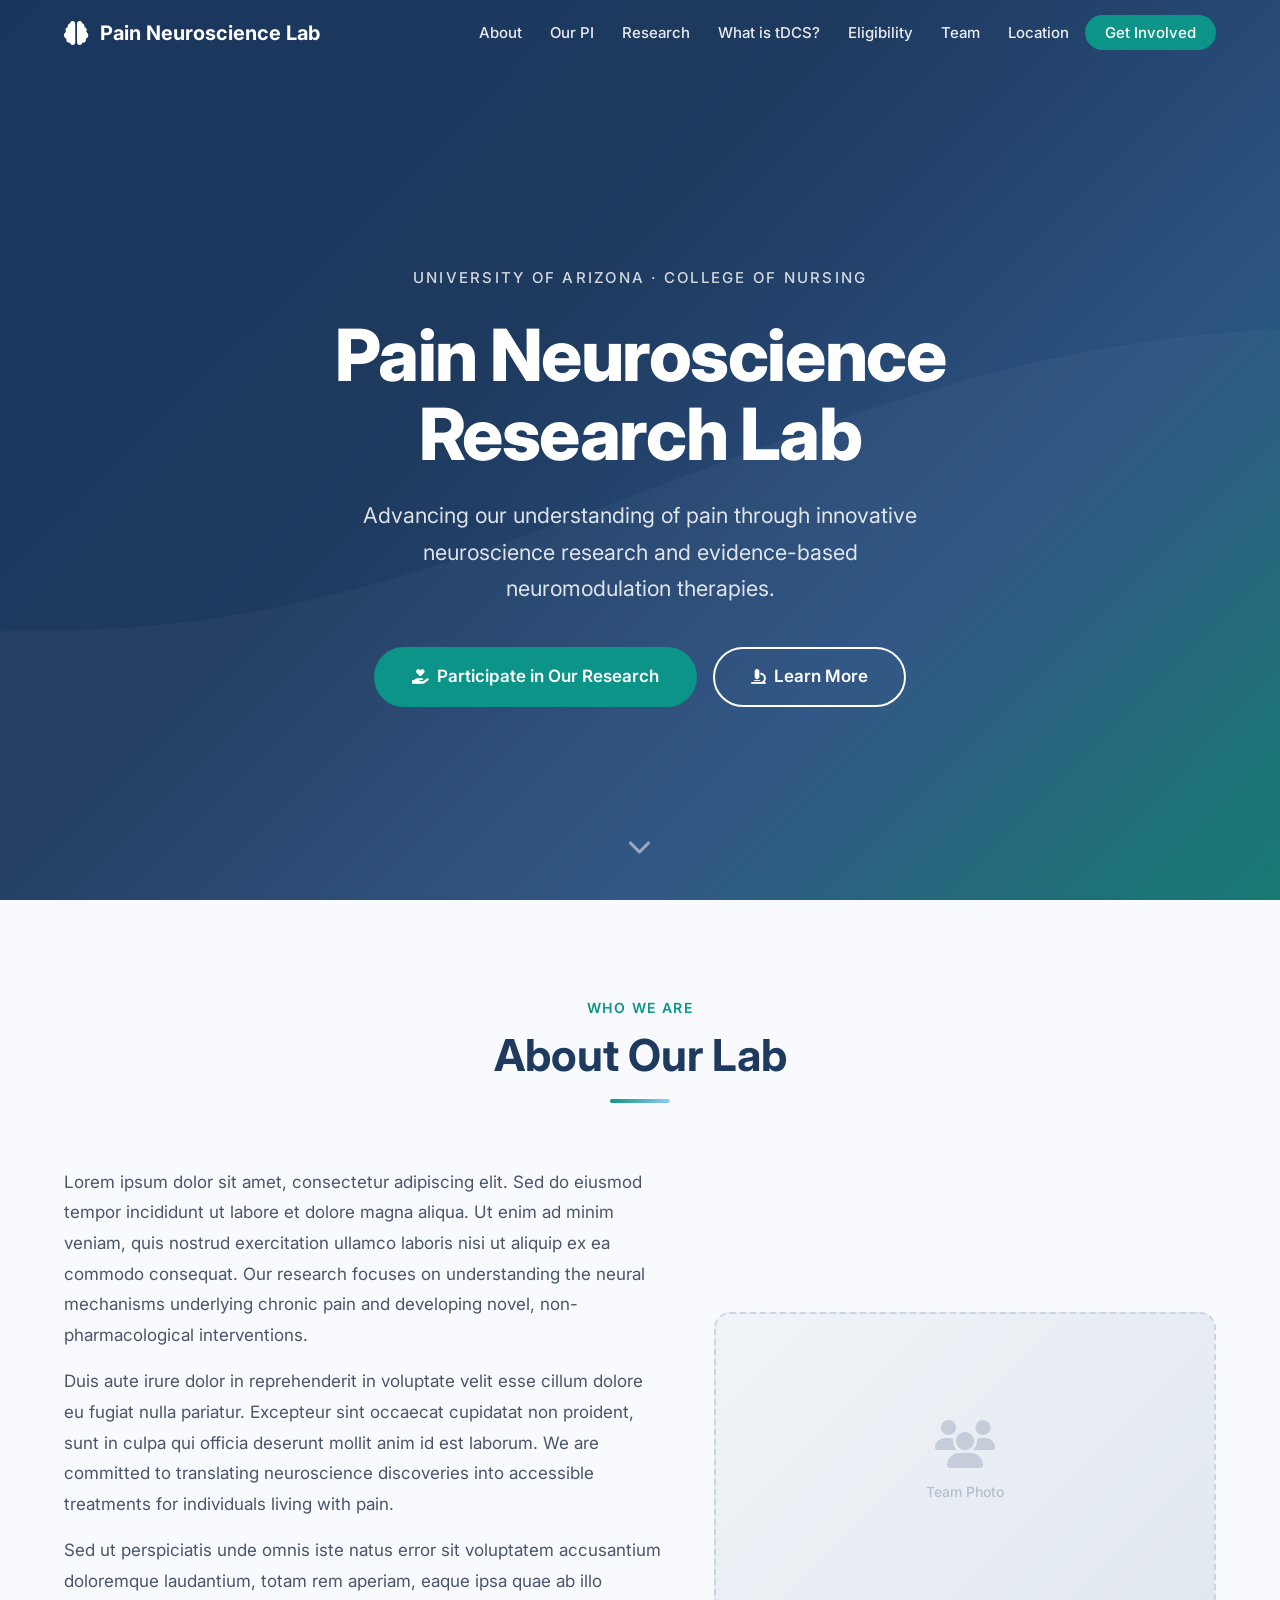
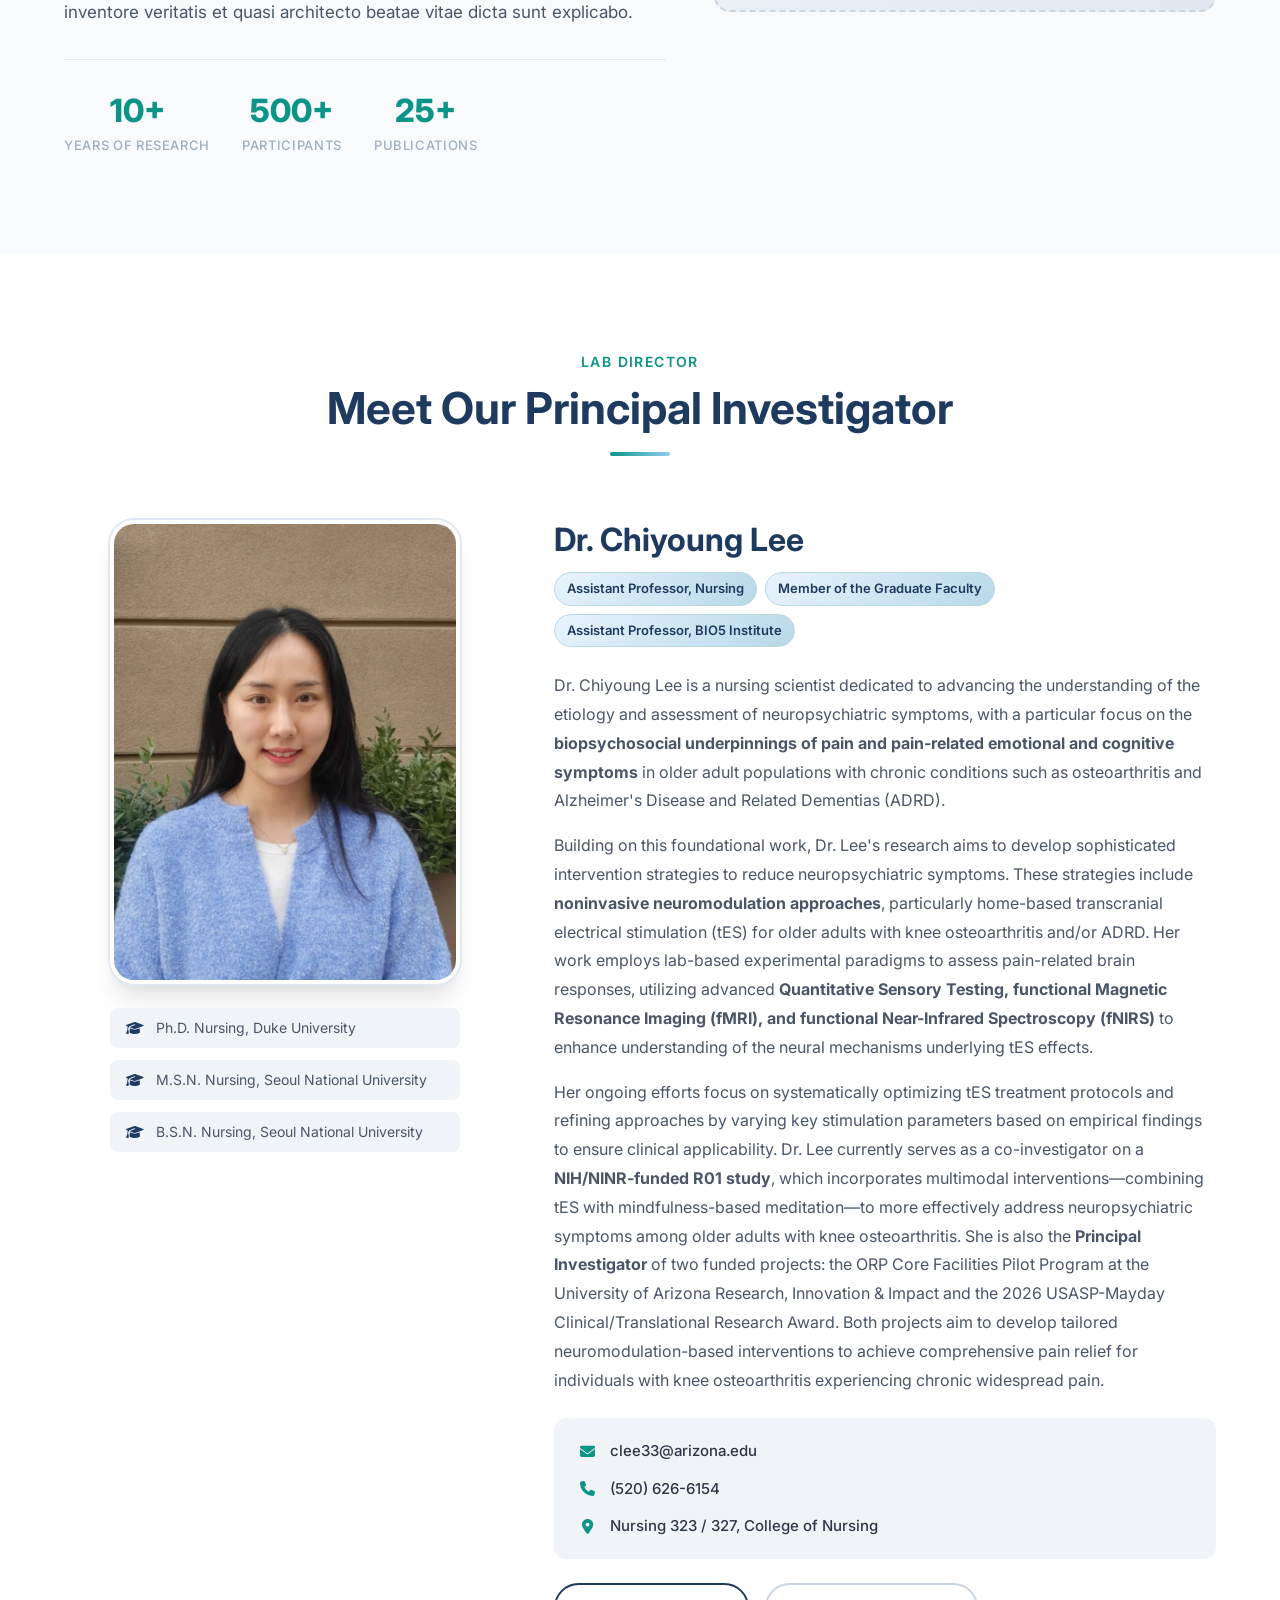
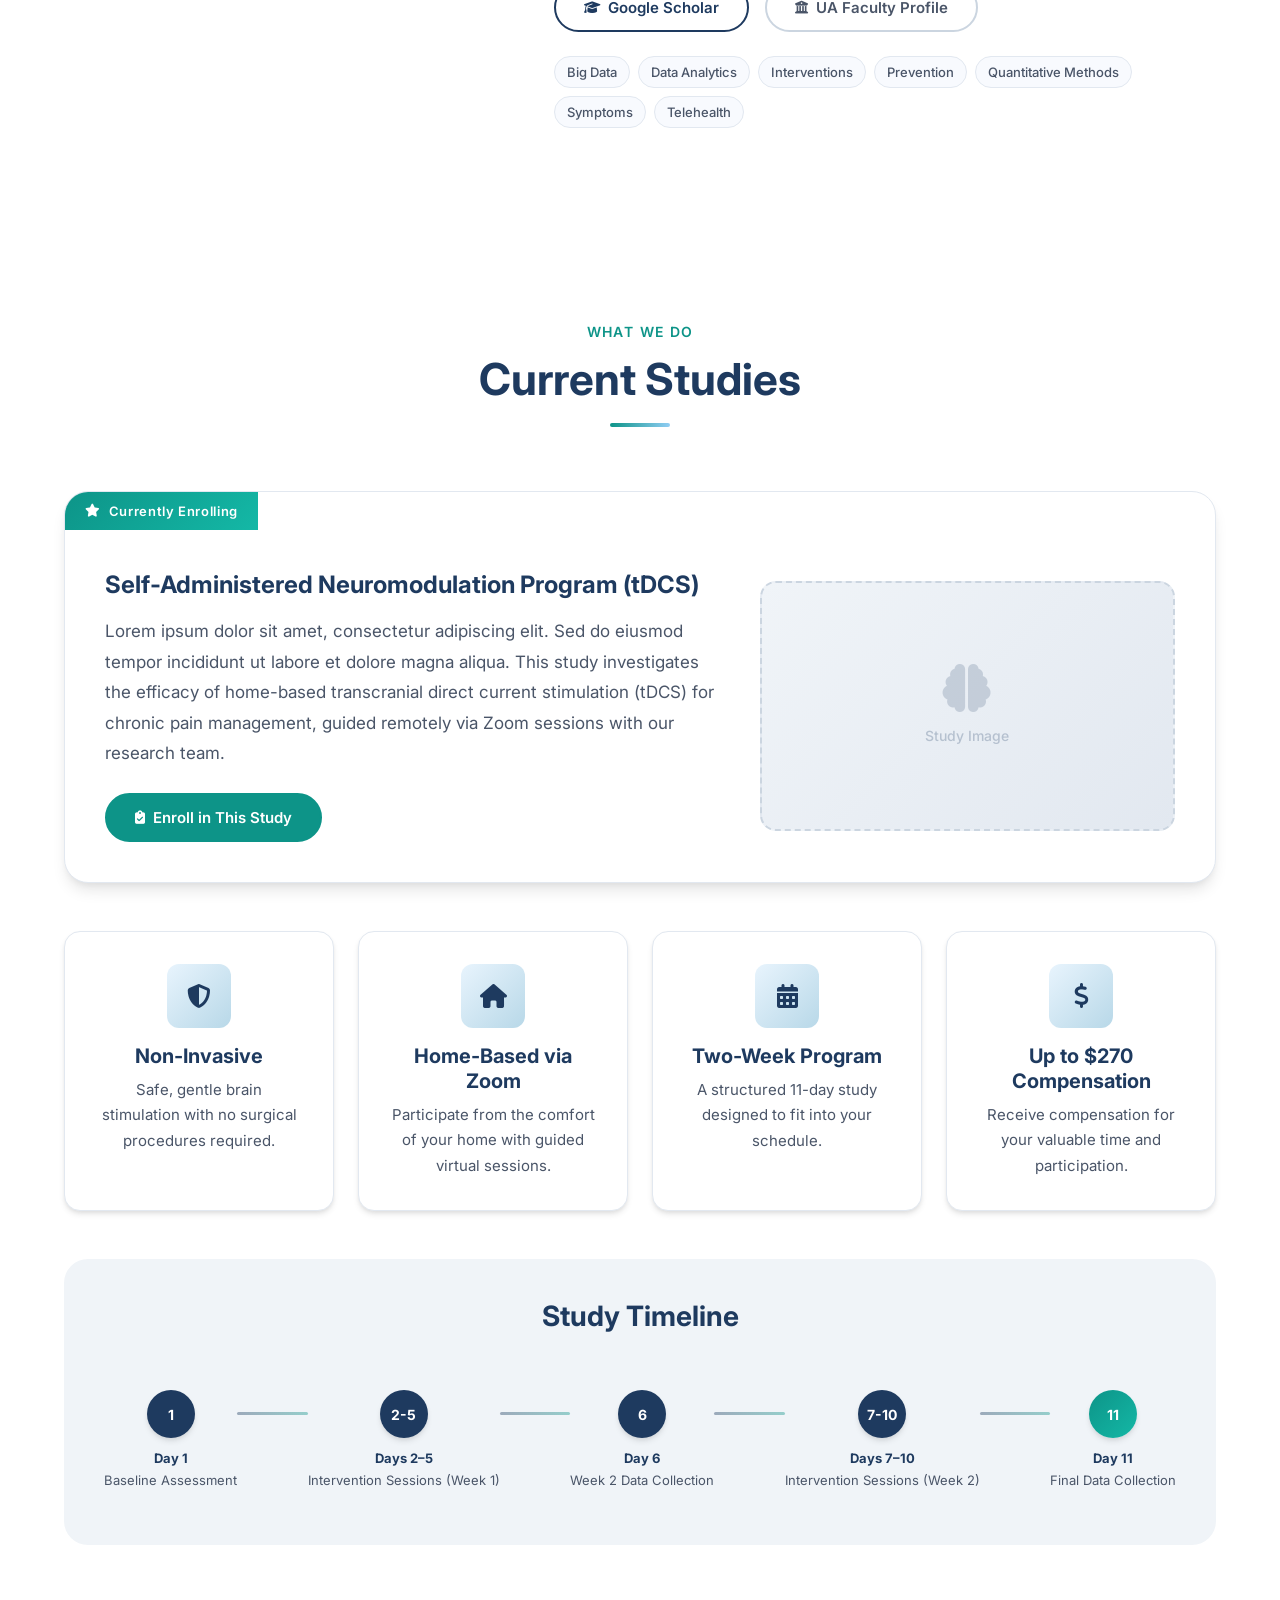
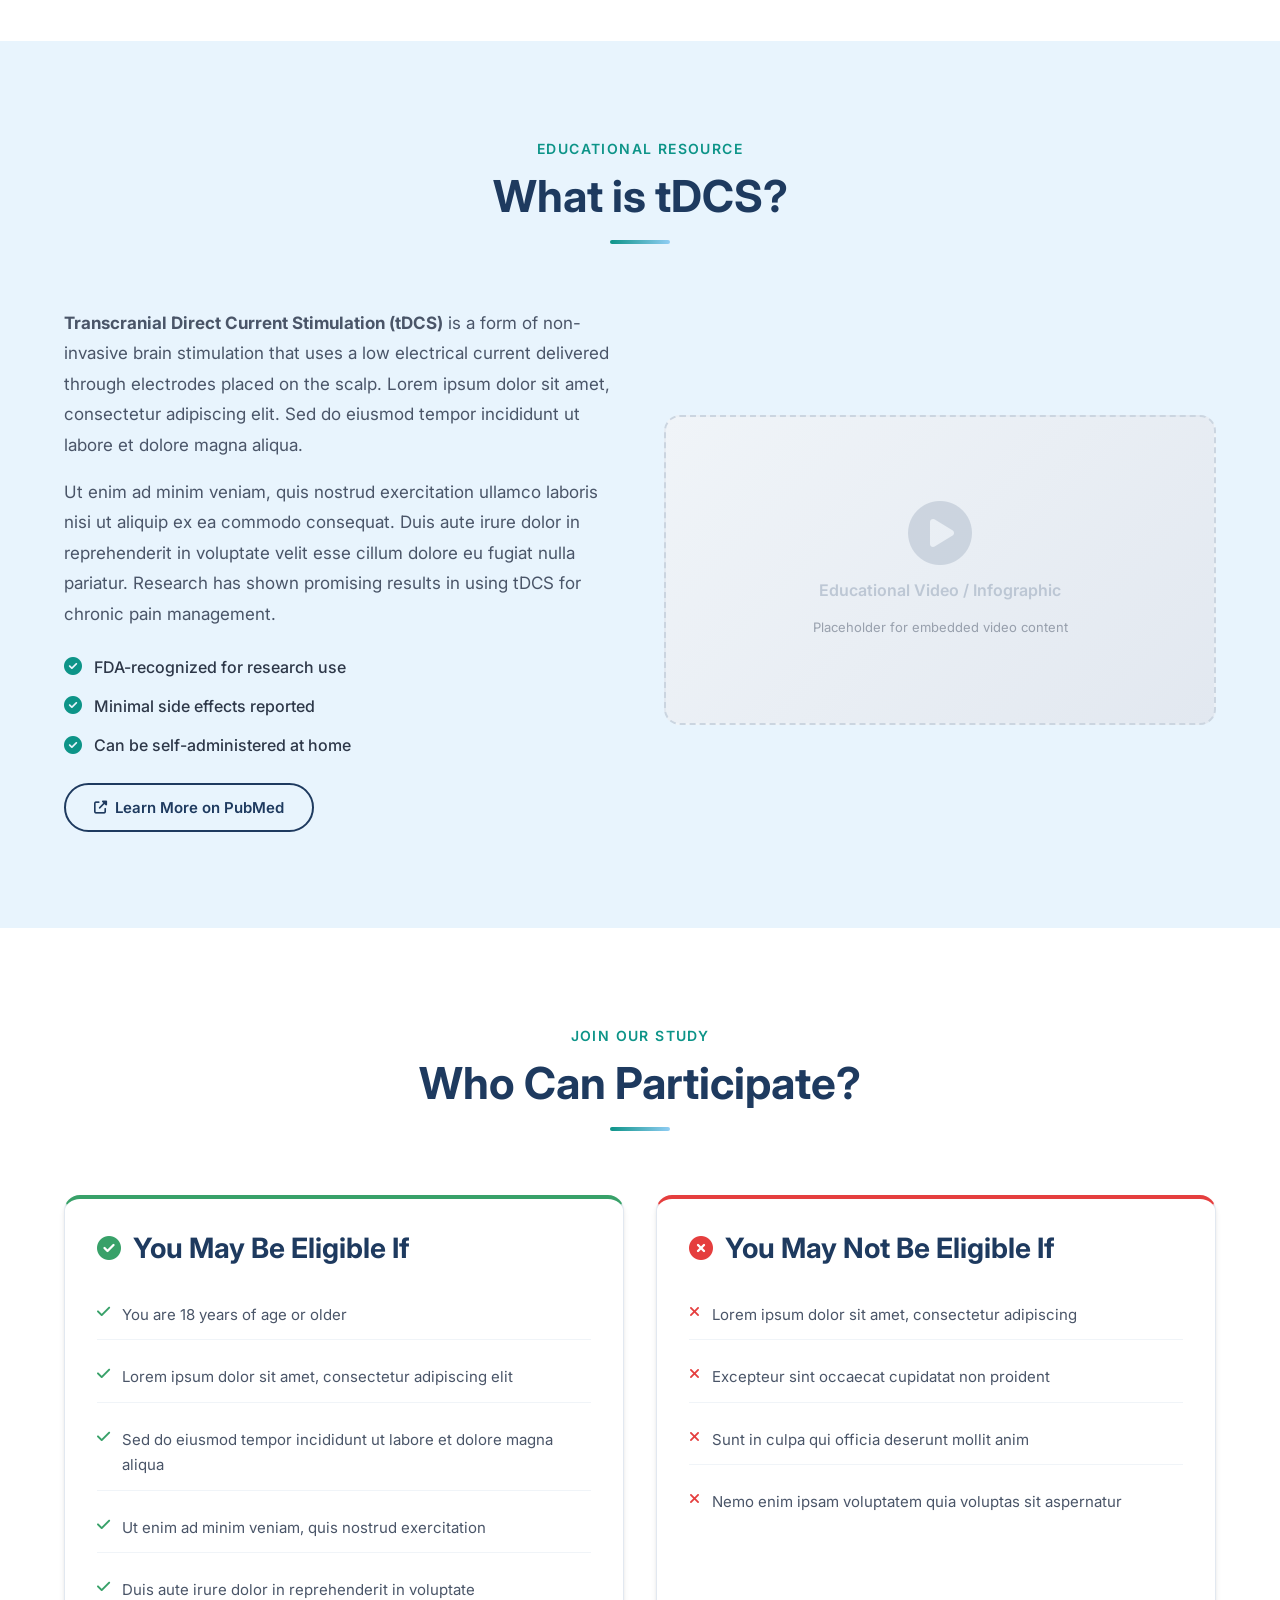
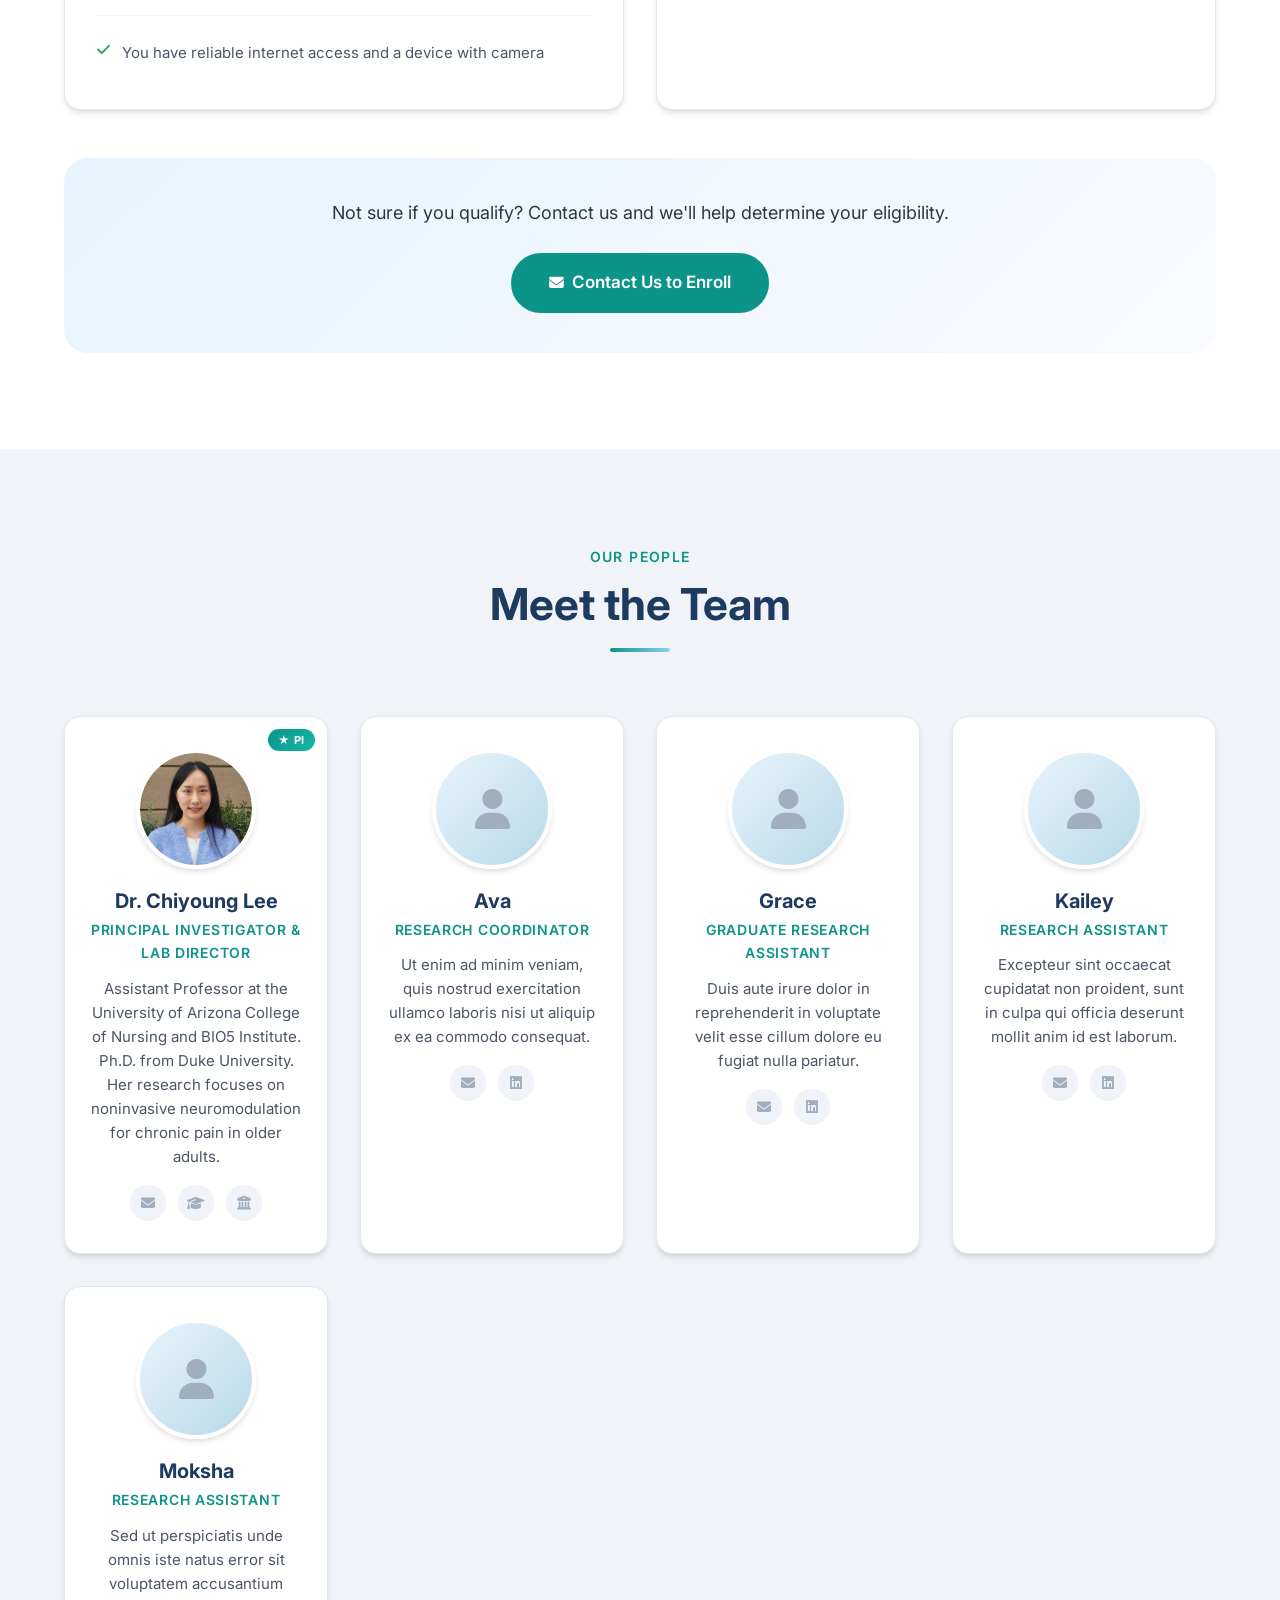
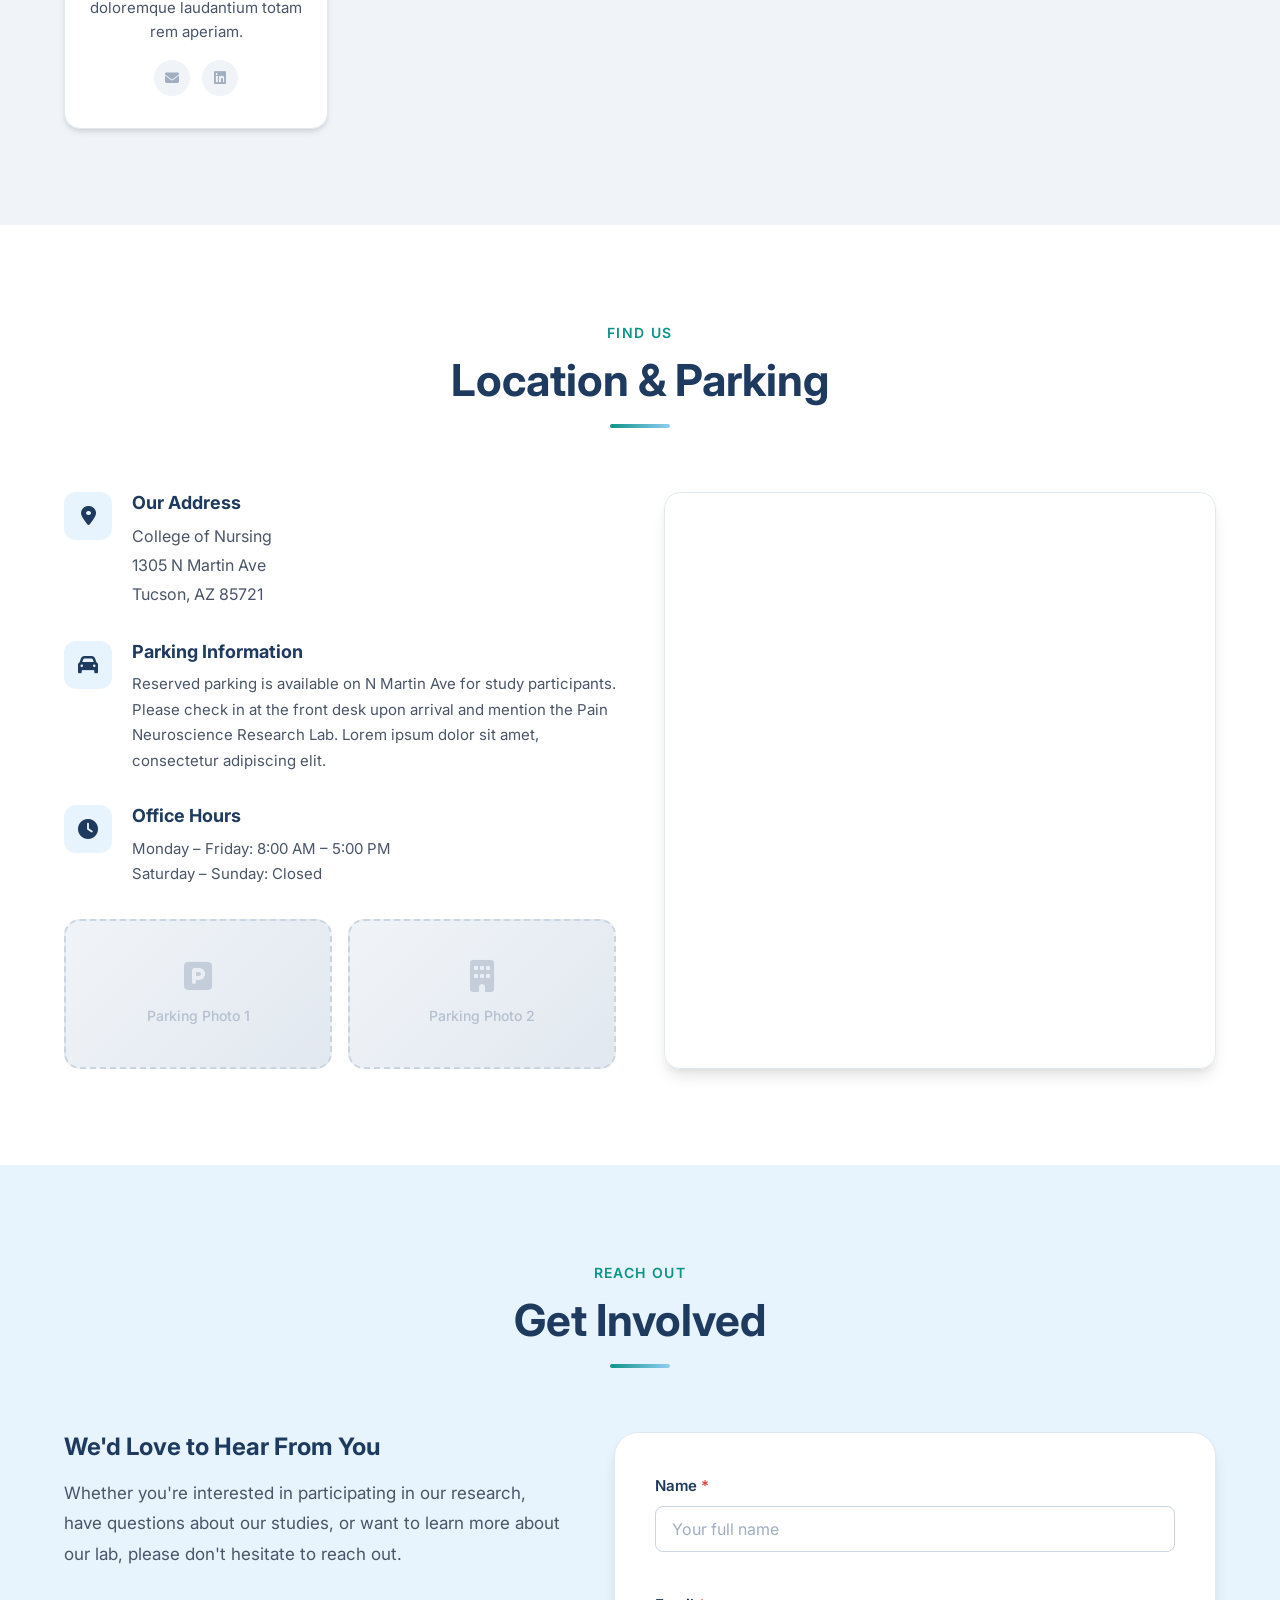
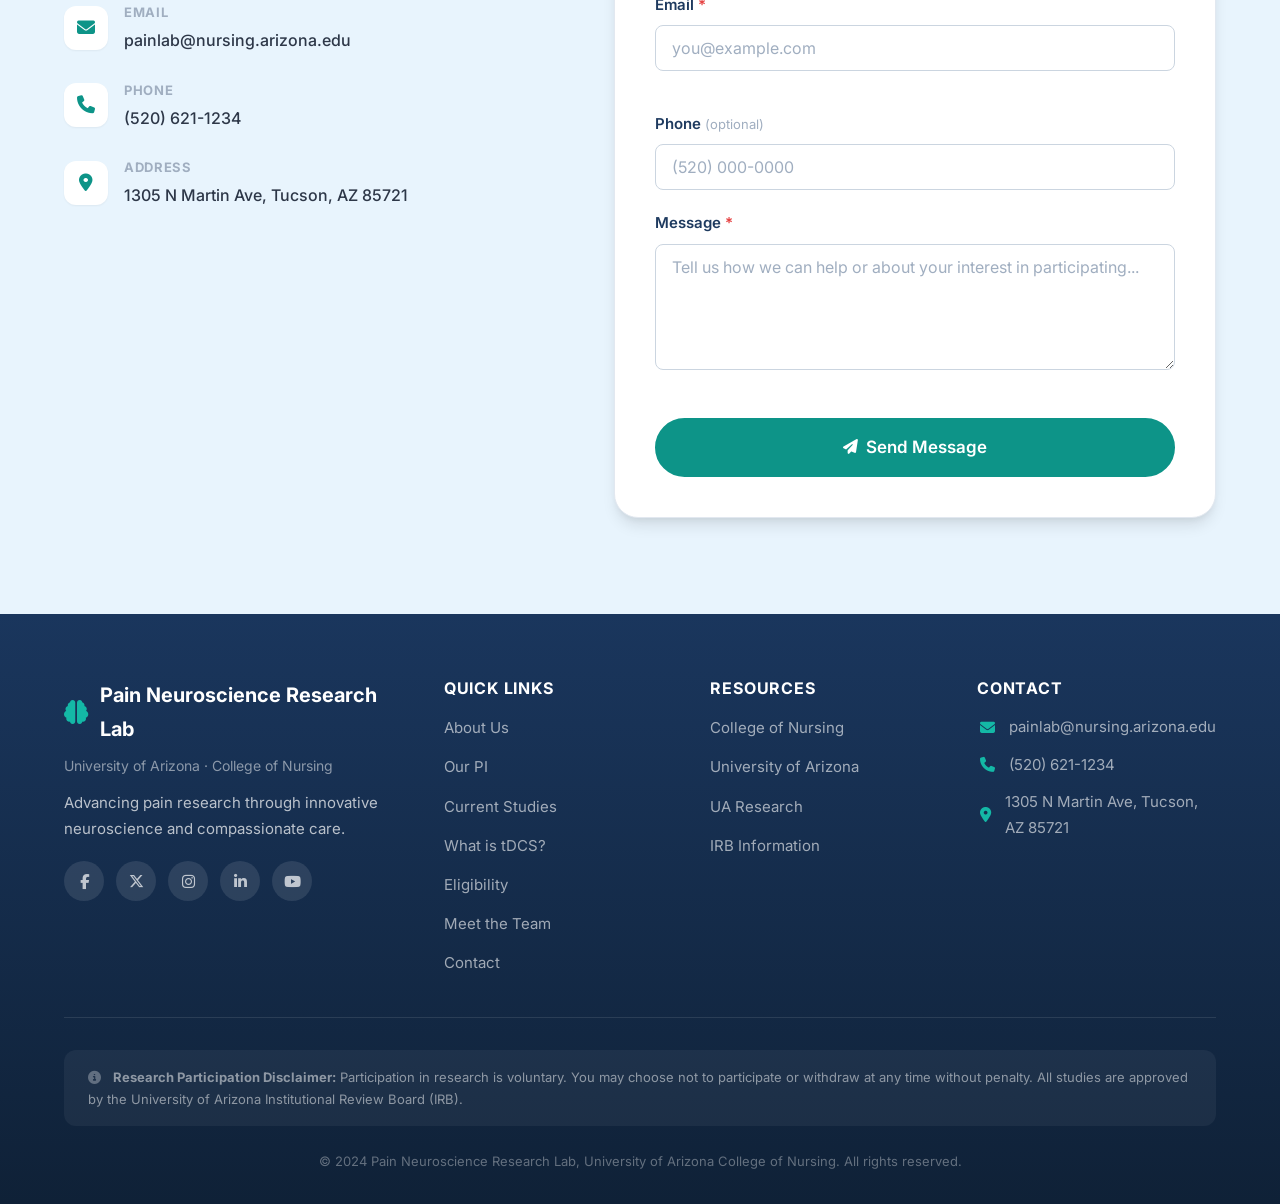
==== index.html @ 64323bdc "V 1.0" ====
<!DOCTYPE html>
<html lang="en">
<head>
  <meta charset="UTF-8">
  <meta name="viewport" content="width=device-width, initial-scale=1.0">
  <meta name="description" content="Pain Neuroscience Research Lab at the University of Arizona College of Nursing — advancing understanding of pain through innovative neuroscience research.">
  <meta name="keywords" content="pain neuroscience, tDCS, transcranial direct current stimulation, University of Arizona, research lab, College of Nursing">
  <title>Pain Neuroscience Research Lab | University of Arizona College of Nursing</title>

  <!-- Google Fonts: Inter -->
  <link rel="preconnect" href="https://fonts.googleapis.com">
  <link rel="preconnect" href="https://fonts.gstatic.com" crossorigin>
  <link href="https://fonts.googleapis.com/css2?family=Inter:wght@300;400;500;600;700;800&display=swap" rel="stylesheet">

  <!-- Font Awesome Icons -->
  <link rel="stylesheet" href="https://cdnjs.cloudflare.com/ajax/libs/font-awesome/6.5.1/css/all.min.css" integrity="sha512-DTOQO9RWCH3ppGqcWaEA1BIZOC6xxalwEsw9c2QQeAIftl+Vegovlnee1c9QX4TctnWMn13TZye+giMm8e2LwA==" crossorigin="anonymous" referrerpolicy="no-referrer">

  <!-- Stylesheet -->
  <link rel="stylesheet" href="styles.css">
</head>
<body>

  <!-- ============================================
       NAVIGATION
       ============================================ -->
  <nav class="navbar" id="navbar" role="navigation" aria-label="Main navigation">
    <div class="nav-container">
      <a href="#hero" class="nav-logo" aria-label="Pain Neuroscience Research Lab — Home">
        <i class="fas fa-brain"></i>
        <span>Pain Neuroscience Lab</span>
      </a>

      <button class="nav-toggle" id="navToggle" aria-label="Toggle navigation menu" aria-expanded="false">
        <span class="hamburger-line"></span>
        <span class="hamburger-line"></span>
        <span class="hamburger-line"></span>
      </button>

      <ul class="nav-links" id="navLinks" role="menubar">
        <li role="none"><a href="#about" role="menuitem">About</a></li>
        <li role="none"><a href="#pi" role="menuitem">Our PI</a></li>
        <li role="none"><a href="#research" role="menuitem">Research</a></li>
        <li role="none"><a href="#tdcs" role="menuitem">What is tDCS?</a></li>
        <li role="none"><a href="#eligibility" role="menuitem">Eligibility</a></li>
        <li role="none"><a href="#team" role="menuitem">Team</a></li>
        <li role="none"><a href="#location" role="menuitem">Location</a></li>
        <li role="none"><a href="#contact" class="nav-cta" role="menuitem">Get Involved</a></li>
      </ul>
    </div>
  </nav>

  <!-- ============================================
       1. HERO SECTION
       ============================================ -->
  <section class="hero" id="hero" aria-labelledby="hero-heading">
    <div class="hero-overlay"></div>
    <div class="hero-content">
      <p class="hero-label animate-on-scroll">University of Arizona · College of Nursing</p>
      <h1 id="hero-heading" class="hero-title animate-on-scroll">Pain Neuroscience<br>Research Lab</h1>
      <p class="hero-subtitle animate-on-scroll">
        Advancing our understanding of pain through innovative neuroscience research
        and evidence-based neuromodulation therapies.
      </p>
      <div class="hero-actions animate-on-scroll">
        <a href="#contact" class="btn btn-primary btn-lg">
          <i class="fas fa-hand-holding-heart"></i>
          Participate in Our Research
        </a>
        <a href="#research" class="btn btn-outline btn-lg">
          <i class="fas fa-microscope"></i>
          Learn More
        </a>
      </div>
    </div>
    <div class="hero-scroll-indicator" aria-hidden="true">
      <i class="fas fa-chevron-down"></i>
    </div>
  </section>

  <!-- ============================================
       2. ABOUT THE LAB
       ============================================ -->
  <section class="section about" id="about" aria-labelledby="about-heading">
    <div class="container">
      <div class="section-header animate-on-scroll">
        <p class="section-label">Who We Are</p>
        <h2 id="about-heading" class="section-title">About Our Lab</h2>
        <div class="section-divider"></div>
      </div>

      <div class="about-grid">
        <div class="about-text animate-on-scroll">
          <p>
            Lorem ipsum dolor sit amet, consectetur adipiscing elit. Sed do eiusmod tempor
            incididunt ut labore et dolore magna aliqua. Ut enim ad minim veniam, quis nostrud
            exercitation ullamco laboris nisi ut aliquip ex ea commodo consequat. Our research
            focuses on understanding the neural mechanisms underlying chronic pain and developing
            novel, non-pharmacological interventions.
          </p>
          <p>
            Duis aute irure dolor in reprehenderit in voluptate velit esse cillum dolore eu
            fugiat nulla pariatur. Excepteur sint occaecat cupidatat non proident, sunt in culpa
            qui officia deserunt mollit anim id est laborum. We are committed to translating
            neuroscience discoveries into accessible treatments for individuals living with pain.
          </p>
          <p>
            Sed ut perspiciatis unde omnis iste natus error sit voluptatem accusantium doloremque
            laudantium, totam rem aperiam, eaque ipsa quae ab illo inventore veritatis et quasi
            architecto beatae vitae dicta sunt explicabo.
          </p>
          <div class="about-stats">
            <div class="stat-item">
              <span class="stat-number">10+</span>
              <span class="stat-label">Years of Research</span>
            </div>
            <div class="stat-item">
              <span class="stat-number">500+</span>
              <span class="stat-label">Participants</span>
            </div>
            <div class="stat-item">
              <span class="stat-number">25+</span>
              <span class="stat-label">Publications</span>
            </div>
          </div>
        </div>
        <div class="about-image animate-on-scroll">
          <div class="image-placeholder" role="img" aria-label="Research team group photo placeholder">
            <i class="fas fa-users"></i>
            <span>Team Photo</span>
          </div>
        </div>
      </div>
    </div>
  </section>

  <!-- ============================================
       ABOUT THE PI — Dr. Chiyoung Lee
       ============================================ -->
  <section class="section pi-section" id="pi" aria-labelledby="pi-heading">
    <div class="container">
      <div class="section-header animate-on-scroll">
        <p class="section-label">Lab Director</p>
        <h2 id="pi-heading" class="section-title">Meet Our Principal Investigator</h2>
        <div class="section-divider"></div>
      </div>

      <div class="pi-grid">
        <div class="pi-photo-wrapper animate-on-scroll">
          <img
            src="images/chiyoung-lee.jpg"
            alt="Dr. Chiyoung Lee, Assistant Professor at the University of Arizona College of Nursing"
            class="pi-photo"
            loading="lazy"
          >
          <div class="pi-credentials">
            <div class="pi-credential-item">
              <i class="fas fa-graduation-cap"></i>
              <span>Ph.D. Nursing, Duke University</span>
            </div>
            <div class="pi-credential-item">
              <i class="fas fa-graduation-cap"></i>
              <span>M.S.N. Nursing, Seoul National University</span>
            </div>
            <div class="pi-credential-item">
              <i class="fas fa-graduation-cap"></i>
              <span>B.S.N. Nursing, Seoul National University</span>
            </div>
          </div>
        </div>

        <div class="pi-bio animate-on-scroll">
          <h3>Dr. Chiyoung Lee</h3>
          <p class="pi-titles">
            <span class="pi-title-badge">Assistant Professor, Nursing</span>
            <span class="pi-title-badge">Member of the Graduate Faculty</span>
            <span class="pi-title-badge">Assistant Professor, BIO5 Institute</span>
          </p>

          <p>
            Dr. Chiyoung Lee is a nursing scientist dedicated to advancing the understanding
            of the etiology and assessment of neuropsychiatric symptoms, with a particular
            focus on the <strong>biopsychosocial underpinnings of pain and pain-related
            emotional and cognitive symptoms</strong> in older adult populations with chronic
            conditions such as osteoarthritis and Alzheimer's Disease and Related Dementias (ADRD).
          </p>

          <p>
            Building on this foundational work, Dr. Lee's research aims to develop sophisticated
            intervention strategies to reduce neuropsychiatric symptoms. These strategies include
            <strong>noninvasive neuromodulation approaches</strong>, particularly home-based
            transcranial electrical stimulation (tES) for older adults with knee osteoarthritis
            and/or ADRD. Her work employs lab-based experimental paradigms to assess pain-related
            brain responses, utilizing advanced <strong>Quantitative Sensory Testing, functional
            Magnetic Resonance Imaging (fMRI), and functional Near-Infrared Spectroscopy
            (fNIRS)</strong> to enhance understanding of the neural mechanisms underlying tES effects.
          </p>

          <p>
            Her ongoing efforts focus on systematically optimizing tES treatment protocols and
            refining approaches by varying key stimulation parameters based on empirical findings
            to ensure clinical applicability. Dr. Lee currently serves as a co-investigator on a
            <strong>NIH/NINR-funded R01 study</strong>, which incorporates multimodal
            interventions—combining tES with mindfulness-based meditation—to more effectively
            address neuropsychiatric symptoms among older adults with knee osteoarthritis. She is
            also the <strong>Principal Investigator</strong> of two funded projects: the ORP Core
            Facilities Pilot Program at the University of Arizona Research, Innovation &amp; Impact
            and the 2026 USASP-Mayday Clinical/Translational Research Award. Both projects aim to
            develop tailored neuromodulation-based interventions to achieve comprehensive pain
            relief for individuals with knee osteoarthritis experiencing chronic widespread pain.
          </p>

          <div class="pi-contact-info">
            <div class="pi-contact-item">
              <i class="fas fa-envelope"></i>
              <a href="mailto:clee33@arizona.edu">clee33@arizona.edu</a>
            </div>
            <div class="pi-contact-item">
              <i class="fas fa-phone"></i>
              <a href="tel:+15206266154">(520) 626-6154</a>
            </div>
            <div class="pi-contact-item">
              <i class="fas fa-map-marker-alt"></i>
              <span>Nursing 323 / 327, College of Nursing</span>
            </div>
          </div>

          <div class="pi-links">
            <a href="https://scholar.google.com/citations?user=5PHJirQAAAAJ&hl=en" class="btn btn-secondary" target="_blank" rel="noopener noreferrer">
              <i class="fas fa-graduation-cap"></i> Google Scholar
            </a>
            <a href="https://nursing.arizona.edu/clee33" class="btn btn-outline-light" target="_blank" rel="noopener noreferrer">
              <i class="fas fa-university"></i> UA Faculty Profile
            </a>
          </div>

          <div class="pi-research-tags">
            <span class="research-tag">Big Data</span>
            <span class="research-tag">Data Analytics</span>
            <span class="research-tag">Interventions</span>
            <span class="research-tag">Prevention</span>
            <span class="research-tag">Quantitative Methods</span>
            <span class="research-tag">Symptoms</span>
            <span class="research-tag">Telehealth</span>
          </div>
        </div>
      </div>
    </div>
  </section>

  <!-- ============================================
       3. OUR RESEARCH / CURRENT STUDIES
       ============================================ -->
  <section class="section research" id="research" aria-labelledby="research-heading">
    <div class="container">
      <div class="section-header animate-on-scroll">
        <p class="section-label">What We Do</p>
        <h2 id="research-heading" class="section-title">Current Studies</h2>
        <div class="section-divider"></div>
      </div>

      <!-- Featured Study Card -->
      <div class="study-card animate-on-scroll">
        <div class="study-card-badge">
          <i class="fas fa-star"></i> Currently Enrolling
        </div>
        <div class="study-card-content">
          <div class="study-card-text">
            <h3 class="study-title">Self-Administered Neuromodulation Program (tDCS)</h3>
            <p class="study-description">
              Lorem ipsum dolor sit amet, consectetur adipiscing elit. Sed do eiusmod tempor
              incididunt ut labore et dolore magna aliqua. This study investigates the efficacy
              of home-based transcranial direct current stimulation (tDCS) for chronic pain
              management, guided remotely via Zoom sessions with our research team.
            </p>
            <a href="#contact" class="btn btn-primary">
              <i class="fas fa-clipboard-check"></i> Enroll in This Study
            </a>
          </div>
          <div class="study-card-image">
            <div class="image-placeholder" role="img" aria-label="tDCS study illustration placeholder">
              <i class="fas fa-brain"></i>
              <span>Study Image</span>
            </div>
          </div>
        </div>
      </div>

      <!-- Key Highlights -->
      <div class="highlights-grid">
        <div class="highlight-card animate-on-scroll">
          <div class="highlight-icon">
            <i class="fas fa-shield-alt"></i>
          </div>
          <h4>Non-Invasive</h4>
          <p>Safe, gentle brain stimulation with no surgical procedures required.</p>
        </div>
        <div class="highlight-card animate-on-scroll">
          <div class="highlight-icon">
            <i class="fas fa-home"></i>
          </div>
          <h4>Home-Based via Zoom</h4>
          <p>Participate from the comfort of your home with guided virtual sessions.</p>
        </div>
        <div class="highlight-card animate-on-scroll">
          <div class="highlight-icon">
            <i class="fas fa-calendar-alt"></i>
          </div>
          <h4>Two-Week Program</h4>
          <p>A structured 11-day study designed to fit into your schedule.</p>
        </div>
        <div class="highlight-card animate-on-scroll">
          <div class="highlight-icon">
            <i class="fas fa-dollar-sign"></i>
          </div>
          <h4>Up to $270 Compensation</h4>
          <p>Receive compensation for your valuable time and participation.</p>
        </div>
      </div>

      <!-- Study Timeline -->
      <div class="timeline-section animate-on-scroll">
        <h3 class="timeline-title">Study Timeline</h3>
        <div class="timeline">
          <div class="timeline-item">
            <div class="timeline-marker">
              <span>1</span>
            </div>
            <div class="timeline-content">
              <h4>Day 1</h4>
              <p>Baseline Assessment</p>
            </div>
          </div>
          <div class="timeline-connector"></div>
          <div class="timeline-item">
            <div class="timeline-marker">
              <span>2-5</span>
            </div>
            <div class="timeline-content">
              <h4>Days 2–5</h4>
              <p>Intervention Sessions (Week 1)</p>
            </div>
          </div>
          <div class="timeline-connector"></div>
          <div class="timeline-item">
            <div class="timeline-marker">
              <span>6</span>
            </div>
            <div class="timeline-content">
              <h4>Day 6</h4>
              <p>Week 2 Data Collection</p>
            </div>
          </div>
          <div class="timeline-connector"></div>
          <div class="timeline-item">
            <div class="timeline-marker">
              <span>7-10</span>
            </div>
            <div class="timeline-content">
              <h4>Days 7–10</h4>
              <p>Intervention Sessions (Week 2)</p>
            </div>
          </div>
          <div class="timeline-connector"></div>
          <div class="timeline-item">
            <div class="timeline-marker final">
              <span>11</span>
            </div>
            <div class="timeline-content">
              <h4>Day 11</h4>
              <p>Final Data Collection</p>
            </div>
          </div>
        </div>
      </div>
    </div>
  </section>

  <!-- ============================================
       4. WHAT IS tDCS?
       ============================================ -->
  <section class="section tdcs" id="tdcs" aria-labelledby="tdcs-heading">
    <div class="container">
      <div class="section-header animate-on-scroll">
        <p class="section-label">Educational Resource</p>
        <h2 id="tdcs-heading" class="section-title">What is tDCS?</h2>
        <div class="section-divider"></div>
      </div>

      <div class="tdcs-grid">
        <div class="tdcs-text animate-on-scroll">
          <p>
            <strong>Transcranial Direct Current Stimulation (tDCS)</strong> is a form of
            non-invasive brain stimulation that uses a low electrical current delivered through
            electrodes placed on the scalp. Lorem ipsum dolor sit amet, consectetur adipiscing
            elit. Sed do eiusmod tempor incididunt ut labore et dolore magna aliqua.
          </p>
          <p>
            Ut enim ad minim veniam, quis nostrud exercitation ullamco laboris nisi ut aliquip
            ex ea commodo consequat. Duis aute irure dolor in reprehenderit in voluptate velit
            esse cillum dolore eu fugiat nulla pariatur. Research has shown promising results
            in using tDCS for chronic pain management.
          </p>
          <div class="tdcs-features">
            <div class="tdcs-feature">
              <i class="fas fa-check-circle"></i>
              <span>FDA-recognized for research use</span>
            </div>
            <div class="tdcs-feature">
              <i class="fas fa-check-circle"></i>
              <span>Minimal side effects reported</span>
            </div>
            <div class="tdcs-feature">
              <i class="fas fa-check-circle"></i>
              <span>Can be self-administered at home</span>
            </div>
          </div>
          <a href="https://www.ncbi.nlm.nih.gov/" class="btn btn-secondary" target="_blank" rel="noopener noreferrer">
            <i class="fas fa-external-link-alt"></i> Learn More on PubMed
          </a>
        </div>
        <div class="tdcs-media animate-on-scroll">
          <div class="video-placeholder" role="img" aria-label="tDCS educational video placeholder">
            <i class="fas fa-play-circle"></i>
            <span>Educational Video / Infographic</span>
            <p>Placeholder for embedded video content</p>
          </div>
        </div>
      </div>
    </div>
  </section>

  <!-- ============================================
       5. ELIGIBILITY
       ============================================ -->
  <section class="section eligibility" id="eligibility" aria-labelledby="eligibility-heading">
    <div class="container">
      <div class="section-header animate-on-scroll">
        <p class="section-label">Join Our Study</p>
        <h2 id="eligibility-heading" class="section-title">Who Can Participate?</h2>
        <div class="section-divider"></div>
      </div>

      <div class="eligibility-grid">
        <div class="eligibility-card eligible animate-on-scroll">
          <div class="eligibility-card-header">
            <i class="fas fa-check-circle"></i>
            <h3>You May Be Eligible If</h3>
          </div>
          <ul class="eligibility-list">
            <li>
              <i class="fas fa-check"></i>
              <span>You are 18 years of age or older</span>
            </li>
            <li>
              <i class="fas fa-check"></i>
              <span>Lorem ipsum dolor sit amet, consectetur adipiscing elit</span>
            </li>
            <li>
              <i class="fas fa-check"></i>
              <span>Sed do eiusmod tempor incididunt ut labore et dolore magna aliqua</span>
            </li>
            <li>
              <i class="fas fa-check"></i>
              <span>Ut enim ad minim veniam, quis nostrud exercitation</span>
            </li>
            <li>
              <i class="fas fa-check"></i>
              <span>Duis aute irure dolor in reprehenderit in voluptate</span>
            </li>
            <li>
              <i class="fas fa-check"></i>
              <span>You have reliable internet access and a device with camera</span>
            </li>
          </ul>
        </div>

        <div class="eligibility-card ineligible animate-on-scroll">
          <div class="eligibility-card-header">
            <i class="fas fa-times-circle"></i>
            <h3>You May Not Be Eligible If</h3>
          </div>
          <ul class="eligibility-list">
            <li>
              <i class="fas fa-times"></i>
              <span>Lorem ipsum dolor sit amet, consectetur adipiscing</span>
            </li>
            <li>
              <i class="fas fa-times"></i>
              <span>Excepteur sint occaecat cupidatat non proident</span>
            </li>
            <li>
              <i class="fas fa-times"></i>
              <span>Sunt in culpa qui officia deserunt mollit anim</span>
            </li>
            <li>
              <i class="fas fa-times"></i>
              <span>Nemo enim ipsam voluptatem quia voluptas sit aspernatur</span>
            </li>
          </ul>
        </div>
      </div>

      <div class="eligibility-cta animate-on-scroll">
        <p>Not sure if you qualify? Contact us and we'll help determine your eligibility.</p>
        <a href="#contact" class="btn btn-primary btn-lg">
          <i class="fas fa-envelope"></i> Contact Us to Enroll
        </a>
      </div>
    </div>
  </section>

  <!-- ============================================
       6. MEET THE TEAM
       ============================================ -->
  <section class="section team" id="team" aria-labelledby="team-heading">
    <div class="container">
      <div class="section-header animate-on-scroll">
        <p class="section-label">Our People</p>
        <h2 id="team-heading" class="section-title">Meet the Team</h2>
        <div class="section-divider"></div>
      </div>

      <div class="team-grid">
        <!-- Chiyoung Lee — PI -->
        <div class="team-card team-card-featured animate-on-scroll">
          <div class="team-photo team-photo-real" role="img" aria-label="Photo of Dr. Chiyoung Lee">
            <img src="images/chiyoung-lee.jpg" alt="Dr. Chiyoung Lee" loading="lazy">
          </div>
          <div class="team-info">
            <h3 class="team-name">Dr. Chiyoung Lee</h3>
            <p class="team-role">Principal Investigator &amp; Lab Director</p>
            <p class="team-bio">
              Assistant Professor at the University of Arizona College of Nursing
              and BIO5 Institute. Ph.D. from Duke University. Her research focuses
              on noninvasive neuromodulation for chronic pain in older adults.
            </p>
            <div class="team-social" aria-label="Social links for Dr. Chiyoung Lee">
              <a href="mailto:clee33@arizona.edu" aria-label="Email"><i class="fas fa-envelope"></i></a>
              <a href="https://scholar.google.com/citations?user=5PHJirQAAAAJ&hl=en" aria-label="Google Scholar" target="_blank" rel="noopener noreferrer"><i class="fas fa-graduation-cap"></i></a>
              <a href="https://nursing.arizona.edu/clee33" aria-label="UA Profile" target="_blank" rel="noopener noreferrer"><i class="fas fa-university"></i></a>
            </div>
          </div>
        </div>

        <!-- Ava -->
        <div class="team-card animate-on-scroll">
          <div class="team-photo" role="img" aria-label="Photo of Ava">
            <i class="fas fa-user"></i>
          </div>
          <div class="team-info">
            <h3 class="team-name">Ava</h3>
            <p class="team-role">Research Coordinator</p>
            <p class="team-bio">
              Ut enim ad minim veniam, quis nostrud exercitation ullamco laboris nisi ut
              aliquip ex ea commodo consequat.
            </p>
            <div class="team-social" aria-label="Social links for Ava">
              <a href="#" aria-label="Email"><i class="fas fa-envelope"></i></a>
              <a href="#" aria-label="LinkedIn"><i class="fab fa-linkedin"></i></a>
            </div>
          </div>
        </div>

        <!-- Grace -->
        <div class="team-card animate-on-scroll">
          <div class="team-photo" role="img" aria-label="Photo of Grace">
            <i class="fas fa-user"></i>
          </div>
          <div class="team-info">
            <h3 class="team-name">Grace</h3>
            <p class="team-role">Graduate Research Assistant</p>
            <p class="team-bio">
              Duis aute irure dolor in reprehenderit in voluptate velit esse cillum dolore
              eu fugiat nulla pariatur.
            </p>
            <div class="team-social" aria-label="Social links for Grace">
              <a href="#" aria-label="Email"><i class="fas fa-envelope"></i></a>
              <a href="#" aria-label="LinkedIn"><i class="fab fa-linkedin"></i></a>
            </div>
          </div>
        </div>

        <!-- Kailey -->
        <div class="team-card animate-on-scroll">
          <div class="team-photo" role="img" aria-label="Photo of Kailey">
            <i class="fas fa-user"></i>
          </div>
          <div class="team-info">
            <h3 class="team-name">Kailey</h3>
            <p class="team-role">Research Assistant</p>
            <p class="team-bio">
              Excepteur sint occaecat cupidatat non proident, sunt in culpa qui officia
              deserunt mollit anim id est laborum.
            </p>
            <div class="team-social" aria-label="Social links for Kailey">
              <a href="#" aria-label="Email"><i class="fas fa-envelope"></i></a>
              <a href="#" aria-label="LinkedIn"><i class="fab fa-linkedin"></i></a>
            </div>
          </div>
        </div>

        <!-- Moksha -->
        <div class="team-card animate-on-scroll">
          <div class="team-photo" role="img" aria-label="Photo of Moksha">
            <i class="fas fa-user"></i>
          </div>
          <div class="team-info">
            <h3 class="team-name">Moksha</h3>
            <p class="team-role">Research Assistant</p>
            <p class="team-bio">
              Sed ut perspiciatis unde omnis iste natus error sit voluptatem accusantium
              doloremque laudantium totam rem aperiam.
            </p>
            <div class="team-social" aria-label="Social links for Moksha">
              <a href="#" aria-label="Email"><i class="fas fa-envelope"></i></a>
              <a href="#" aria-label="LinkedIn"><i class="fab fa-linkedin"></i></a>
            </div>
          </div>
        </div>
      </div>
    </div>
  </section>

  <!-- ============================================
       7. LOCATION & PARKING
       ============================================ -->
  <section class="section location" id="location" aria-labelledby="location-heading">
    <div class="container">
      <div class="section-header animate-on-scroll">
        <p class="section-label">Find Us</p>
        <h2 id="location-heading" class="section-title">Location &amp; Parking</h2>
        <div class="section-divider"></div>
      </div>

      <div class="location-grid">
        <div class="location-info animate-on-scroll">
          <div class="location-detail">
            <div class="location-icon">
              <i class="fas fa-map-marker-alt"></i>
            </div>
            <div>
              <h3>Our Address</h3>
              <address>
                College of Nursing<br>
                1305 N Martin Ave<br>
                Tucson, AZ 85721
              </address>
            </div>
          </div>

          <div class="location-detail">
            <div class="location-icon">
              <i class="fas fa-car"></i>
            </div>
            <div>
              <h3>Parking Information</h3>
              <p>
                Reserved parking is available on N Martin Ave for study participants.
                Please check in at the front desk upon arrival and mention the Pain
                Neuroscience Research Lab. Lorem ipsum dolor sit amet, consectetur
                adipiscing elit.
              </p>
            </div>
          </div>

          <div class="location-detail">
            <div class="location-icon">
              <i class="fas fa-clock"></i>
            </div>
            <div>
              <h3>Office Hours</h3>
              <p>Monday – Friday: 8:00 AM – 5:00 PM<br>
                 Saturday – Sunday: Closed</p>
            </div>
          </div>

          <div class="parking-photos">
            <div class="image-placeholder small" role="img" aria-label="Parking area photo placeholder">
              <i class="fas fa-parking"></i>
              <span>Parking Photo 1</span>
            </div>
            <div class="image-placeholder small" role="img" aria-label="Building entrance photo placeholder">
              <i class="fas fa-building"></i>
              <span>Parking Photo 2</span>
            </div>
          </div>
        </div>

        <div class="location-map animate-on-scroll">
          <div class="map-placeholder" role="img" aria-label="Google Maps embed showing College of Nursing location">
            <!-- Replace this div with an actual Google Maps iframe embed -->
            <iframe
              src="https://www.google.com/maps/embed?pb=!1m18!1m12!1m3!1d3375.274!2d-110.9486!3d32.2399!2m3!1f0!2f0!3f0!3m2!1i1024!2i768!4f13.1!3m3!1m2!1s0x86d671a8b2b4c5d1%3A0x1234567890abcdef!2sCollege%20of%20Nursing%2C%201305%20N%20Martin%20Ave%2C%20Tucson%2C%20AZ%2085721!5e0!3m2!1sen!2sus!4v1234567890"
              width="100%"
              height="100%"
              style="border:0; border-radius: 12px;"
              allowfullscreen=""
              loading="lazy"
              referrerpolicy="no-referrer-when-downgrade"
              title="College of Nursing location on Google Maps">
            </iframe>
          </div>
        </div>
      </div>
    </div>
  </section>

  <!-- ============================================
       8. CONTACT / GET INVOLVED
       ============================================ -->
  <section class="section contact" id="contact" aria-labelledby="contact-heading">
    <div class="container">
      <div class="section-header animate-on-scroll">
        <p class="section-label">Reach Out</p>
        <h2 id="contact-heading" class="section-title">Get Involved</h2>
        <div class="section-divider"></div>
      </div>

      <div class="contact-grid">
        <div class="contact-info animate-on-scroll">
          <h3>We'd Love to Hear From You</h3>
          <p>
            Whether you're interested in participating in our research, have questions about
            our studies, or want to learn more about our lab, please don't hesitate to reach out.
          </p>

          <div class="contact-methods">
            <div class="contact-method">
              <i class="fas fa-envelope"></i>
              <div>
                <strong>Email</strong>
                <a href="mailto:painlab@nursing.arizona.edu">painlab@nursing.arizona.edu</a>
              </div>
            </div>
            <div class="contact-method">
              <i class="fas fa-phone"></i>
              <div>
                <strong>Phone</strong>
                <a href="tel:+15206211234">(520) 621-1234</a>
              </div>
            </div>
            <div class="contact-method">
              <i class="fas fa-map-marker-alt"></i>
              <div>
                <strong>Address</strong>
                <span>1305 N Martin Ave, Tucson, AZ 85721</span>
              </div>
            </div>
          </div>
        </div>

        <div class="contact-form-wrapper animate-on-scroll">
          <form class="contact-form" id="contactForm" novalidate>
            <div class="form-group">
              <label for="contactName">Name <span class="required" aria-label="required">*</span></label>
              <input type="text" id="contactName" name="name" required placeholder="Your full name"
                     autocomplete="name" aria-required="true">
              <span class="form-error" id="nameError" role="alert"></span>
            </div>

            <div class="form-group">
              <label for="contactEmail">Email <span class="required" aria-label="required">*</span></label>
              <input type="email" id="contactEmail" name="email" required placeholder="you@example.com"
                     autocomplete="email" aria-required="true">
              <span class="form-error" id="emailError" role="alert"></span>
            </div>

            <div class="form-group">
              <label for="contactPhone">Phone <span class="optional">(optional)</span></label>
              <input type="tel" id="contactPhone" name="phone" placeholder="(520) 000-0000"
                     autocomplete="tel">
            </div>

            <div class="form-group">
              <label for="contactMessage">Message <span class="required" aria-label="required">*</span></label>
              <textarea id="contactMessage" name="message" rows="5" required
                        placeholder="Tell us how we can help or about your interest in participating..."
                        aria-required="true"></textarea>
              <span class="form-error" id="messageError" role="alert"></span>
            </div>

            <button type="submit" class="btn btn-primary btn-lg btn-full">
              <i class="fas fa-paper-plane"></i> Send Message
            </button>

            <div class="form-success" id="formSuccess" role="alert" aria-live="polite" hidden>
              <i class="fas fa-check-circle"></i>
              <p><strong>Thank you!</strong> Your message has been sent successfully. We'll get back to you soon.</p>
            </div>
          </form>
        </div>
      </div>
    </div>
  </section>

  <!-- ============================================
       9. FOOTER
       ============================================ -->
  <footer class="footer" role="contentinfo">
    <div class="container">
      <div class="footer-grid">
        <div class="footer-brand">
          <div class="footer-logo">
            <i class="fas fa-brain"></i>
            <span>Pain Neuroscience Research Lab</span>
          </div>
          <p>University of Arizona · College of Nursing</p>
          <p class="footer-tagline">
            Advancing pain research through innovative neuroscience and compassionate care.
          </p>
          <div class="footer-social">
            <a href="#" aria-label="Facebook"><i class="fab fa-facebook-f"></i></a>
            <a href="#" aria-label="Twitter / X"><i class="fab fa-x-twitter"></i></a>
            <a href="#" aria-label="Instagram"><i class="fab fa-instagram"></i></a>
            <a href="#" aria-label="LinkedIn"><i class="fab fa-linkedin-in"></i></a>
            <a href="#" aria-label="YouTube"><i class="fab fa-youtube"></i></a>
          </div>
        </div>

        <div class="footer-links">
          <h4>Quick Links</h4>
          <ul>
            <li><a href="#about">About Us</a></li>
            <li><a href="#pi">Our PI</a></li>
            <li><a href="#research">Current Studies</a></li>
            <li><a href="#tdcs">What is tDCS?</a></li>
            <li><a href="#eligibility">Eligibility</a></li>
            <li><a href="#team">Meet the Team</a></li>
            <li><a href="#contact">Contact</a></li>
          </ul>
        </div>

        <div class="footer-links">
          <h4>Resources</h4>
          <ul>
            <li><a href="https://www.nursing.arizona.edu" target="_blank" rel="noopener noreferrer">College of Nursing</a></li>
            <li><a href="https://www.arizona.edu" target="_blank" rel="noopener noreferrer">University of Arizona</a></li>
            <li><a href="https://research.arizona.edu" target="_blank" rel="noopener noreferrer">UA Research</a></li>
            <li><a href="#" target="_blank" rel="noopener noreferrer">IRB Information</a></li>
          </ul>
        </div>

        <div class="footer-contact">
          <h4>Contact</h4>
          <p><i class="fas fa-envelope"></i> <a href="mailto:painlab@nursing.arizona.edu">painlab@nursing.arizona.edu</a></p>
          <p><i class="fas fa-phone"></i> <a href="tel:+15206211234">(520) 621-1234</a></p>
          <p><i class="fas fa-map-marker-alt"></i> 1305 N Martin Ave, Tucson, AZ 85721</p>
        </div>
      </div>

      <div class="footer-bottom">
        <div class="footer-disclaimer">
          <p>
            <i class="fas fa-info-circle"></i>
            <strong>Research Participation Disclaimer:</strong> Participation in research is voluntary.
            You may choose not to participate or withdraw at any time without penalty. All studies
            are approved by the University of Arizona Institutional Review Board (IRB).
          </p>
        </div>
        <div class="footer-copyright">
          <p>&copy; 2024 Pain Neuroscience Research Lab, University of Arizona College of Nursing. All rights reserved.</p>
        </div>
      </div>
    </div>
  </footer>

  <!-- JavaScript -->
  <script src="script.js"></script>
</body>
</html>
---- styles.css ----
/* ==========================================================================
   Pain Neuroscience Research Lab — Stylesheet
   University of Arizona · College of Nursing
   ========================================================================== */

@import url('https://fonts.googleapis.com/css2?family=Inter:wght@300;400;500;600;700;800&display=swap');

/* ==========================================================================
   CSS Custom Properties
   ========================================================================== */
:root {
  /* Colors — Whites & Grays */
  --color-white: #FFFFFF;
  --color-off-white: #F8FAFE;
  --color-gray-50: #F0F4F8;
  --color-gray-100: #E2E8F0;
  --color-gray-200: #CBD5E0;
  --color-gray-400: #A0AEC0;
  --color-gray-600: #4A5568;
  --color-gray-800: #2D3748;

  /* Colors — Soft Blues */
  --color-blue-50: #E8F4FD;
  --color-blue-100: #B8D8E8;
  --color-blue-200: #90CDF4;

  /* Colors — Teal Accents */
  --color-teal: #0D9488;
  --color-teal-light: #14B8A6;
  --color-teal-dark: #0F766E;

  /* Colors — Navy Accents */
  --color-navy: #1E3A5F;
  --color-navy-light: #2C5282;
  --color-navy-dark: #1A365D;

  /* Feedback Colors */
  --color-success: #38A169;
  --color-success-bg: #F0FFF4;
  --color-error: #E53E3E;
  --color-error-bg: #FFF5F5;

  /* Typography */
  --font-family: 'Inter', system-ui, -apple-system, BlinkMacSystemFont, 'Segoe UI', sans-serif;

  /* Spacing Scale */
  --space-1: 0.25rem;
  --space-2: 0.5rem;
  --space-3: 0.75rem;
  --space-4: 1rem;
  --space-5: 1.25rem;
  --space-6: 1.5rem;
  --space-8: 2rem;
  --space-10: 2.5rem;
  --space-12: 3rem;
  --space-16: 4rem;
  --space-20: 5rem;
  --space-24: 6rem;

  /* Shadows */
  --shadow-sm: 0 1px 2px rgba(0, 0, 0, 0.05);
  --shadow-md: 0 4px 6px -1px rgba(0, 0, 0, 0.1), 0 2px 4px -1px rgba(0, 0, 0, 0.06);
  --shadow-lg: 0 10px 15px -3px rgba(0, 0, 0, 0.1), 0 4px 6px -2px rgba(0, 0, 0, 0.05);
  --shadow-xl: 0 20px 25px -5px rgba(0, 0, 0, 0.1), 0 10px 10px -5px rgba(0, 0, 0, 0.04);

  /* Border Radius */
  --radius-sm: 0.375rem;
  --radius-md: 0.5rem;
  --radius-lg: 0.75rem;
  --radius-xl: 1rem;
  --radius-2xl: 1.5rem;
  --radius-full: 9999px;

  /* Transitions */
  --transition-fast: 150ms ease;
  --transition-base: 250ms ease;
  --transition-slow: 400ms ease;
  --transition-slower: 600ms ease-out;

  /* Navbar */
  --navbar-height: 72px;
}

/* ==========================================================================
   Reset & Base
   ========================================================================== */
*,
*::before,
*::after {
  box-sizing: border-box;
  margin: 0;
  padding: 0;
}

html {
  font-family: var(--font-family);
  font-size: 16px;
  line-height: 1.7;
  color: var(--color-gray-800);
  background-color: var(--color-white);
  scroll-behavior: smooth;
  -webkit-text-size-adjust: 100%;
}

body {
  overflow-x: hidden;
}

/* Links */
a {
  color: var(--color-teal);
  text-decoration: none;
  transition: color var(--transition-fast);
}

a:hover {
  color: var(--color-teal-light);
}

/* Focus Styles (Accessibility) */
a:focus-visible,
button:focus-visible,
input:focus-visible,
textarea:focus-visible,
select:focus-visible {
  outline: 3px solid var(--color-blue-200);
  outline-offset: 2px;
  border-radius: var(--radius-sm);
}

/* Headings */
h1, h2, h3, h4, h5, h6 {
  color: var(--color-navy);
  font-weight: 700;
  line-height: 1.25;
  margin-bottom: var(--space-4);
}

h1 { font-size: clamp(2.25rem, 5vw, 3.75rem); }
h2 { font-size: clamp(1.75rem, 4vw, 2.75rem); }
h3 { font-size: clamp(1.25rem, 3vw, 1.75rem); }
h4 { font-size: clamp(1.1rem, 2vw, 1.25rem); }

p {
  margin-bottom: var(--space-4);
  color: var(--color-gray-600);
}

img, video {
  max-width: 100%;
  height: auto;
  display: block;
}

address {
  font-style: normal;
  color: var(--color-gray-600);
  line-height: 1.8;
}

/* ==========================================================================
   Layout
   ========================================================================== */
.container {
  width: 100%;
  max-width: 1200px;
  margin: 0 auto;
  padding: 0 var(--space-6);
}

.section {
  padding: var(--space-24) 0;
}

/* Section Headers */
.section-header {
  text-align: center;
  margin-bottom: var(--space-16);
}

.section-label {
  font-size: 0.875rem;
  font-weight: 600;
  text-transform: uppercase;
  letter-spacing: 0.1em;
  color: var(--color-teal);
  margin-bottom: var(--space-2);
}

.section-title {
  margin-bottom: var(--space-4);
}

.section-divider {
  width: 60px;
  height: 4px;
  background: linear-gradient(90deg, var(--color-teal), var(--color-blue-200));
  border-radius: var(--radius-full);
  margin: 0 auto;
}

/* ==========================================================================
   Buttons
   ========================================================================== */
.btn {
  display: inline-flex;
  align-items: center;
  gap: var(--space-2);
  padding: 0.75rem 1.75rem;
  border-radius: var(--radius-full);
  font-family: var(--font-family);
  font-size: 0.9375rem;
  font-weight: 600;
  text-align: center;
  cursor: pointer;
  border: 2px solid transparent;
  transition: all var(--transition-base);
  text-decoration: none;
  line-height: 1.4;
}

.btn i {
  font-size: 0.875em;
}

.btn-primary {
  background-color: var(--color-teal);
  color: var(--color-white);
  border-color: var(--color-teal);
}

.btn-primary:hover {
  background-color: var(--color-teal-light);
  border-color: var(--color-teal-light);
  color: var(--color-white);
  transform: translateY(-2px);
  box-shadow: var(--shadow-lg);
}

.btn-secondary {
  background-color: transparent;
  color: var(--color-navy);
  border-color: var(--color-navy);
}

.btn-secondary:hover {
  background-color: var(--color-navy);
  color: var(--color-white);
  transform: translateY(-2px);
}

.btn-outline {
  background-color: transparent;
  color: var(--color-white);
  border-color: var(--color-white);
}

.btn-outline:hover {
  background-color: var(--color-white);
  color: var(--color-navy);
  transform: translateY(-2px);
}

.btn-lg {
  padding: 1rem 2.25rem;
  font-size: 1.0625rem;
}

.btn-full {
  width: 100%;
  justify-content: center;
}

/* ==========================================================================
   Image Placeholders
   ========================================================================== */
.image-placeholder {
  background: linear-gradient(135deg, var(--color-gray-50), var(--color-gray-100));
  border-radius: var(--radius-xl);
  display: flex;
  flex-direction: column;
  align-items: center;
  justify-content: center;
  gap: var(--space-3);
  min-height: 300px;
  color: var(--color-gray-400);
  border: 2px dashed var(--color-gray-200);
}

.image-placeholder i {
  font-size: 3rem;
  opacity: 0.5;
}

.image-placeholder span {
  font-size: 0.875rem;
  font-weight: 500;
  opacity: 0.7;
}

.image-placeholder.small {
  min-height: 150px;
}

.image-placeholder.small i {
  font-size: 2rem;
}

/* ==========================================================================
   1. NAVBAR
   ========================================================================== */
.navbar {
  position: fixed;
  top: 0;
  left: 0;
  width: 100%;
  z-index: 1000;
  padding: var(--space-4) 0;
  background-color: transparent;
  transition: all var(--transition-base);
}

.navbar.scrolled {
  background-color: rgba(255, 255, 255, 0.98);
  backdrop-filter: blur(10px);
  -webkit-backdrop-filter: blur(10px);
  box-shadow: var(--shadow-md);
  padding: var(--space-2) 0;
}

.nav-container {
  max-width: 1200px;
  margin: 0 auto;
  padding: 0 var(--space-6);
  display: flex;
  justify-content: space-between;
  align-items: center;
}

/* Logo */
.nav-logo {
  display: flex;
  align-items: center;
  gap: var(--space-3);
  font-size: 1.25rem;
  font-weight: 700;
  color: var(--color-white);
  text-decoration: none;
  transition: color var(--transition-fast);
  white-space: nowrap;
}

.nav-logo i {
  font-size: 1.5rem;
}

.navbar.scrolled .nav-logo {
  color: var(--color-navy);
}

/* Nav Links */
.nav-links {
  display: flex;
  list-style: none;
  gap: var(--space-1);
  align-items: center;
}

.nav-links a {
  color: rgba(255, 255, 255, 0.9);
  font-weight: 500;
  font-size: 0.9375rem;
  padding: var(--space-2) var(--space-3);
  border-radius: var(--radius-md);
  transition: all var(--transition-fast);
  text-decoration: none;
  white-space: nowrap;
}

.nav-links a:hover {
  color: var(--color-white);
  background-color: rgba(255, 255, 255, 0.15);
}

.nav-links a.active {
  color: var(--color-white);
  background-color: rgba(255, 255, 255, 0.2);
}

.navbar.scrolled .nav-links a {
  color: var(--color-gray-600);
}

.navbar.scrolled .nav-links a:hover {
  color: var(--color-teal);
  background-color: var(--color-gray-50);
}

.navbar.scrolled .nav-links a.active {
  color: var(--color-teal);
  background-color: var(--color-blue-50);
}

/* Nav CTA Button */
.nav-cta {
  background-color: var(--color-teal) !important;
  color: var(--color-white) !important;
  border-radius: var(--radius-full) !important;
  padding: var(--space-2) var(--space-5) !important;
}

.nav-cta:hover {
  background-color: var(--color-teal-light) !important;
  transform: translateY(-1px);
}

/* Hamburger Toggle */
.nav-toggle {
  display: none;
  background: none;
  border: none;
  cursor: pointer;
  padding: var(--space-2);
  z-index: 1001;
}

.hamburger-line {
  display: block;
  width: 24px;
  height: 2.5px;
  background-color: var(--color-white);
  border-radius: var(--radius-full);
  margin: 5px 0;
  transition: all var(--transition-base);
}

.navbar.scrolled .hamburger-line {
  background-color: var(--color-navy);
}

/* Hamburger animation when open */
.navbar.nav-open .hamburger-line:nth-child(1) {
  transform: rotate(45deg) translate(5px, 5px);
}

.navbar.nav-open .hamburger-line:nth-child(2) {
  opacity: 0;
}

.navbar.nav-open .hamburger-line:nth-child(3) {
  transform: rotate(-45deg) translate(5px, -5px);
}

/* ==========================================================================
   2. HERO SECTION
   ========================================================================== */
.hero {
  position: relative;
  min-height: 100vh;
  display: flex;
  flex-direction: column;
  align-items: center;
  justify-content: center;
  text-align: center;
  padding: calc(var(--navbar-height) + var(--space-16)) var(--space-6) var(--space-16);
  /* Gradient background — replace with image later */
  background: linear-gradient(135deg, var(--color-navy-dark) 0%, var(--color-navy) 40%, var(--color-navy-light) 70%, var(--color-teal-dark) 100%);
  overflow: hidden;
}

.hero-overlay {
  position: absolute;
  inset: 0;
  background: url('data:image/svg+xml,<svg xmlns="http://www.w3.org/2000/svg" viewBox="0 0 1440 320"><path fill="rgba(255,255,255,0.03)" d="M0,96L48,112C96,128,192,160,288,186.7C384,213,480,235,576,218.7C672,203,768,149,864,128C960,107,1056,117,1152,133.3C1248,149,1344,171,1392,181.3L1440,192L1440,320L1392,320C1344,320,1248,320,1152,320C1056,320,960,320,864,320C768,320,672,320,576,320C480,320,384,320,288,320C192,320,96,320,48,320L0,320Z"/></svg>') no-repeat bottom center;
  background-size: cover;
  pointer-events: none;
}

.hero-content {
  position: relative;
  z-index: 1;
  max-width: 800px;
}

.hero-label {
  font-size: 0.9375rem;
  font-weight: 500;
  letter-spacing: 0.15em;
  text-transform: uppercase;
  color: rgba(255, 255, 255, 0.8) !important;
  margin-bottom: var(--space-6);
}

.hero-title {
  color: var(--color-white);
  font-size: clamp(2.5rem, 6vw, 4.5rem);
  font-weight: 800;
  line-height: 1.1;
  margin-bottom: var(--space-6);
  letter-spacing: -0.02em;
}

.hero-subtitle {
  font-size: clamp(1.1rem, 2.5vw, 1.35rem);
  color: rgba(255, 255, 255, 0.85) !important;
  max-width: 600px;
  margin: 0 auto var(--space-10);
  line-height: 1.7;
}

.hero-actions {
  display: flex;
  gap: var(--space-4);
  justify-content: center;
  flex-wrap: wrap;
}

.hero-scroll-indicator {
  position: absolute;
  bottom: var(--space-8);
  left: 50%;
  transform: translateX(-50%);
  color: rgba(255, 255, 255, 0.5);
  font-size: 1.5rem;
  animation: bounceDown 2s infinite;
}

@keyframes bounceDown {
  0%, 20%, 50%, 80%, 100% { transform: translateX(-50%) translateY(0); }
  40% { transform: translateX(-50%) translateY(10px); }
  60% { transform: translateX(-50%) translateY(5px); }
}

/* ==========================================================================
   3. ABOUT THE LAB
   ========================================================================== */
.about {
  background-color: var(--color-off-white);
}

.about-grid {
  display: grid;
  grid-template-columns: 1fr;
  gap: var(--space-12);
  align-items: center;
}

.about-text p {
  font-size: 1.0625rem;
  line-height: 1.8;
}

.about-stats {
  display: flex;
  gap: var(--space-8);
  margin-top: var(--space-8);
  padding-top: var(--space-8);
  border-top: 1px solid var(--color-gray-100);
}

.stat-item {
  text-align: center;
}

.stat-number {
  display: block;
  font-size: 2rem;
  font-weight: 800;
  color: var(--color-teal);
  line-height: 1.2;
}

.stat-label {
  font-size: 0.8125rem;
  color: var(--color-gray-400);
  font-weight: 500;
  text-transform: uppercase;
  letter-spacing: 0.05em;
}

/* ==========================================================================
   PI SECTION — Dr. Chiyoung Lee
   ========================================================================== */
.pi-section {
  background-color: var(--color-white);
}

.pi-grid {
  display: grid;
  grid-template-columns: 1fr;
  gap: var(--space-12);
  align-items: start;
}

.pi-photo-wrapper {
  text-align: center;
}

.pi-photo {
  width: 100%;
  max-width: 350px;
  border-radius: var(--radius-2xl);
  box-shadow: var(--shadow-xl);
  margin: 0 auto var(--space-6);
  display: block;
  object-fit: cover;
  border: 4px solid var(--color-white);
  outline: 2px solid var(--color-gray-100);
}

.pi-credentials {
  display: flex;
  flex-direction: column;
  gap: var(--space-3);
  max-width: 350px;
  margin: 0 auto;
}

.pi-credential-item {
  display: flex;
  align-items: center;
  gap: var(--space-3);
  font-size: 0.875rem;
  color: var(--color-gray-600);
  background: var(--color-gray-50);
  padding: var(--space-2) var(--space-4);
  border-radius: var(--radius-md);
}

.pi-credential-item i {
  color: var(--color-navy);
  font-size: 0.875rem;
  width: 18px;
  text-align: center;
  flex-shrink: 0;
}

.pi-bio h3 {
  font-size: 2rem;
  margin-bottom: var(--space-3);
}

.pi-titles {
  display: flex;
  flex-wrap: wrap;
  gap: var(--space-2);
  margin-bottom: var(--space-6);
}

.pi-title-badge {
  display: inline-block;
  background: linear-gradient(135deg, var(--color-blue-50), var(--color-blue-100));
  color: var(--color-navy);
  font-size: 0.8125rem;
  font-weight: 600;
  padding: var(--space-1) var(--space-3);
  border-radius: var(--radius-full);
  border: 1px solid var(--color-blue-100);
}

.pi-bio p {
  font-size: 1rem;
  line-height: 1.8;
}

.pi-contact-info {
  background: var(--color-gray-50);
  border-radius: var(--radius-lg);
  padding: var(--space-5) var(--space-6);
  margin: var(--space-6) 0;
  display: flex;
  flex-direction: column;
  gap: var(--space-3);
}

.pi-contact-item {
  display: flex;
  align-items: center;
  gap: var(--space-3);
  font-size: 0.9375rem;
}

.pi-contact-item i {
  color: var(--color-teal);
  width: 20px;
  text-align: center;
  flex-shrink: 0;
}

.pi-contact-item a,
.pi-contact-item span {
  color: var(--color-gray-800);
  font-weight: 500;
}

.pi-links {
  display: flex;
  gap: var(--space-4);
  flex-wrap: wrap;
  margin-bottom: var(--space-6);
}

.btn-outline-light {
  background-color: transparent;
  color: var(--color-gray-600);
  border: 2px solid var(--color-gray-200);
}

.btn-outline-light:hover {
  background-color: var(--color-gray-50);
  border-color: var(--color-gray-400);
  color: var(--color-gray-800);
}

.pi-research-tags {
  display: flex;
  flex-wrap: wrap;
  gap: var(--space-2);
}

.research-tag {
  display: inline-block;
  background: var(--color-off-white);
  color: var(--color-gray-600);
  font-size: 0.8125rem;
  font-weight: 500;
  padding: var(--space-1) var(--space-3);
  border-radius: var(--radius-full);
  border: 1px solid var(--color-gray-100);
  transition: all var(--transition-fast);
}

.research-tag:hover {
  background: var(--color-blue-50);
  border-color: var(--color-blue-100);
  color: var(--color-navy);
}

/* Team card with real photo */
.team-photo-real {
  overflow: hidden;
}

.team-photo-real img {
  width: 100%;
  height: 100%;
  object-fit: cover;
  border-radius: 50%;
}

.team-card-featured {
  border: 2px solid var(--color-teal);
  position: relative;
}

.team-card-featured::before {
  content: '★ PI';
  position: absolute;
  top: var(--space-3);
  right: var(--space-3);
  background: linear-gradient(135deg, var(--color-teal), var(--color-teal-light));
  color: var(--color-white);
  font-size: 0.6875rem;
  font-weight: 700;
  padding: 2px 10px;
  border-radius: var(--radius-full);
  letter-spacing: 0.05em;
}

/* ==========================================================================
   4. OUR RESEARCH / CURRENT STUDIES
   ========================================================================== */
.research {
  background-color: var(--color-white);
}

/* Study Feature Card */
.study-card {
  position: relative;
  background: var(--color-white);
  border-radius: var(--radius-2xl);
  box-shadow: var(--shadow-lg);
  overflow: hidden;
  margin-bottom: var(--space-12);
  border: 1px solid var(--color-gray-100);
}

.study-card-badge {
  display: inline-flex;
  align-items: center;
  gap: var(--space-2);
  background: linear-gradient(135deg, var(--color-teal), var(--color-teal-light));
  color: var(--color-white);
  padding: var(--space-2) var(--space-5);
  font-size: 0.8125rem;
  font-weight: 600;
  letter-spacing: 0.05em;
}

.study-card-content {
  display: grid;
  grid-template-columns: 1fr;
  gap: var(--space-8);
  padding: var(--space-10);
}

.study-title {
  font-size: 1.5rem;
  margin-bottom: var(--space-4);
}

.study-description {
  font-size: 1.0625rem;
  line-height: 1.8;
  margin-bottom: var(--space-6);
}

.study-card-image .image-placeholder {
  min-height: 250px;
}

/* Highlight Cards Grid */
.highlights-grid {
  display: grid;
  grid-template-columns: repeat(auto-fit, minmax(220px, 1fr));
  gap: var(--space-6);
  margin-bottom: var(--space-12);
}

.highlight-card {
  background: var(--color-white);
  border-radius: var(--radius-xl);
  padding: var(--space-8);
  text-align: center;
  box-shadow: var(--shadow-md);
  border: 1px solid var(--color-gray-100);
  transition: transform var(--transition-base), box-shadow var(--transition-base);
}

.highlight-card:hover {
  transform: translateY(-6px);
  box-shadow: var(--shadow-xl);
}

.highlight-icon {
  width: 64px;
  height: 64px;
  border-radius: var(--radius-lg);
  background: linear-gradient(135deg, var(--color-blue-50), var(--color-blue-100));
  display: flex;
  align-items: center;
  justify-content: center;
  margin: 0 auto var(--space-4);
  font-size: 1.5rem;
  color: var(--color-navy);
}

.highlight-card h4 {
  color: var(--color-navy);
  margin-bottom: var(--space-2);
}

.highlight-card p {
  font-size: 0.9375rem;
  margin-bottom: 0;
}

/* Study Timeline */
.timeline-section {
  background: var(--color-gray-50);
  border-radius: var(--radius-2xl);
  padding: var(--space-10);
}

.timeline-title {
  text-align: center;
  margin-bottom: var(--space-10);
}

.timeline {
  display: flex;
  align-items: flex-start;
  justify-content: center;
  gap: 0;
  max-width: 100%;
  overflow-x: auto;
  padding: var(--space-4) 0;
}

.timeline-item {
  display: flex;
  flex-direction: column;
  align-items: center;
  text-align: center;
  flex: 0 0 auto;
  min-width: 120px;
}

.timeline-marker {
  width: 48px;
  height: 48px;
  border-radius: 50%;
  background: var(--color-navy);
  color: var(--color-white);
  display: flex;
  align-items: center;
  justify-content: center;
  font-weight: 700;
  font-size: 0.875rem;
  margin-bottom: var(--space-3);
  box-shadow: var(--shadow-md);
  position: relative;
  z-index: 1;
}

.timeline-marker.final {
  background: linear-gradient(135deg, var(--color-teal), var(--color-teal-light));
}

.timeline-connector {
  flex: 1;
  height: 3px;
  background: linear-gradient(90deg, var(--color-navy), var(--color-teal));
  margin-top: 22px;
  min-width: 30px;
  border-radius: var(--radius-full);
  opacity: 0.4;
}

.timeline-content h4 {
  font-size: 0.8125rem;
  font-weight: 700;
  color: var(--color-navy);
  margin-bottom: var(--space-1);
}

.timeline-content p {
  font-size: 0.8125rem;
  color: var(--color-gray-600);
  margin-bottom: 0;
  line-height: 1.4;
}

/* ==========================================================================
   5. WHAT IS tDCS?
   ========================================================================== */
.tdcs {
  background-color: var(--color-blue-50);
}

.tdcs-grid {
  display: grid;
  grid-template-columns: 1fr;
  gap: var(--space-12);
  align-items: center;
}

.tdcs-text p {
  font-size: 1.0625rem;
  line-height: 1.8;
}

.tdcs-features {
  margin: var(--space-6) 0;
  display: flex;
  flex-direction: column;
  gap: var(--space-3);
}

.tdcs-feature {
  display: flex;
  align-items: center;
  gap: var(--space-3);
  color: var(--color-gray-800);
  font-weight: 500;
}

.tdcs-feature i {
  color: var(--color-teal);
  font-size: 1.125rem;
}

/* Video Placeholder */
.video-placeholder {
  background: linear-gradient(135deg, var(--color-gray-50), var(--color-gray-100));
  border-radius: var(--radius-xl);
  aspect-ratio: 16 / 9;
  display: flex;
  flex-direction: column;
  align-items: center;
  justify-content: center;
  gap: var(--space-3);
  color: var(--color-gray-400);
  border: 2px dashed var(--color-gray-200);
}

.video-placeholder i {
  font-size: 4rem;
  opacity: 0.4;
}

.video-placeholder span {
  font-size: 1rem;
  font-weight: 600;
  opacity: 0.6;
}

.video-placeholder p {
  font-size: 0.8125rem;
  opacity: 0.5;
  margin-bottom: 0;
}

/* ==========================================================================
   6. ELIGIBILITY
   ========================================================================== */
.eligibility {
  background-color: var(--color-white);
}

.eligibility-grid {
  display: grid;
  grid-template-columns: 1fr;
  gap: var(--space-8);
  margin-bottom: var(--space-12);
}

.eligibility-card {
  background: var(--color-white);
  border-radius: var(--radius-xl);
  padding: var(--space-8);
  box-shadow: var(--shadow-md);
  border: 1px solid var(--color-gray-100);
}

.eligibility-card-header {
  display: flex;
  align-items: center;
  gap: var(--space-3);
  margin-bottom: var(--space-6);
}

.eligibility-card-header i {
  font-size: 1.5rem;
}

.eligibility-card-header h3 {
  margin-bottom: 0;
}

.eligibility-card.eligible .eligibility-card-header i {
  color: var(--color-success);
}

.eligibility-card.eligible {
  border-top: 4px solid var(--color-success);
}

.eligibility-card.ineligible .eligibility-card-header i {
  color: var(--color-error);
}

.eligibility-card.ineligible {
  border-top: 4px solid var(--color-error);
}

.eligibility-list {
  list-style: none;
  display: flex;
  flex-direction: column;
  gap: var(--space-3);
}

.eligibility-list li {
  display: flex;
  align-items: flex-start;
  gap: var(--space-3);
  padding: var(--space-3) 0;
  border-bottom: 1px solid var(--color-gray-50);
  color: var(--color-gray-600);
  font-size: 0.9375rem;
}

.eligibility-list li:last-child {
  border-bottom: none;
}

.eligible .eligibility-list li i {
  color: var(--color-success);
  margin-top: 2px;
}

.ineligible .eligibility-list li i {
  color: var(--color-error);
  margin-top: 2px;
}

.eligibility-cta {
  text-align: center;
  background: linear-gradient(135deg, var(--color-blue-50), var(--color-off-white));
  border-radius: var(--radius-2xl);
  padding: var(--space-10);
}

.eligibility-cta p {
  font-size: 1.125rem;
  margin-bottom: var(--space-6);
  color: var(--color-gray-800);
}

/* ==========================================================================
   7. MEET THE TEAM
   ========================================================================== */
.team {
  background-color: var(--color-gray-50);
}

.team-grid {
  display: grid;
  grid-template-columns: repeat(auto-fill, minmax(230px, 1fr));
  gap: var(--space-8);
}

.team-card {
  background: var(--color-white);
  border-radius: var(--radius-xl);
  padding: var(--space-8) var(--space-6);
  text-align: center;
  box-shadow: var(--shadow-md);
  border: 1px solid var(--color-gray-100);
  transition: transform var(--transition-base), box-shadow var(--transition-base);
}

.team-card:hover {
  transform: translateY(-8px);
  box-shadow: var(--shadow-xl);
}

.team-photo {
  width: 120px;
  height: 120px;
  border-radius: 50%;
  background: linear-gradient(135deg, var(--color-blue-50), var(--color-blue-100));
  display: flex;
  align-items: center;
  justify-content: center;
  margin: 0 auto var(--space-5);
  border: 4px solid var(--color-white);
  box-shadow: var(--shadow-md);
  color: var(--color-gray-400);
  font-size: 2.5rem;
}

.team-name {
  font-size: 1.25rem;
  margin-bottom: var(--space-1);
}

.team-role {
  color: var(--color-teal);
  font-weight: 600;
  font-size: 0.875rem;
  text-transform: uppercase;
  letter-spacing: 0.05em;
  margin-bottom: var(--space-3);
}

.team-bio {
  font-size: 0.9375rem;
  color: var(--color-gray-600);
  line-height: 1.6;
  margin-bottom: var(--space-4);
}

.team-social {
  display: flex;
  justify-content: center;
  gap: var(--space-3);
}

.team-social a {
  width: 36px;
  height: 36px;
  border-radius: 50%;
  background: var(--color-gray-50);
  display: flex;
  align-items: center;
  justify-content: center;
  color: var(--color-gray-400);
  font-size: 0.875rem;
  transition: all var(--transition-fast);
}

.team-social a:hover {
  background: var(--color-teal);
  color: var(--color-white);
  transform: translateY(-2px);
}

/* ==========================================================================
   8. LOCATION & PARKING
   ========================================================================== */
.location {
  background-color: var(--color-white);
}

.location-grid {
  display: grid;
  grid-template-columns: 1fr;
  gap: var(--space-12);
}

.location-detail {
  display: flex;
  gap: var(--space-5);
  margin-bottom: var(--space-8);
}

.location-icon {
  width: 48px;
  height: 48px;
  border-radius: var(--radius-lg);
  background: var(--color-blue-50);
  display: flex;
  align-items: center;
  justify-content: center;
  color: var(--color-navy);
  font-size: 1.25rem;
  flex-shrink: 0;
}

.location-detail h3 {
  font-size: 1.125rem;
  margin-bottom: var(--space-2);
}

.location-detail p {
  font-size: 0.9375rem;
  margin-bottom: 0;
}

.parking-photos {
  display: grid;
  grid-template-columns: 1fr 1fr;
  gap: var(--space-4);
  margin-top: var(--space-4);
}

.location-map {
  min-height: 400px;
  border-radius: var(--radius-xl);
  overflow: hidden;
  box-shadow: var(--shadow-lg);
  border: 1px solid var(--color-gray-100);
}

.map-placeholder {
  width: 100%;
  height: 100%;
  min-height: 400px;
}

.map-placeholder iframe {
  width: 100%;
  height: 100%;
  min-height: 400px;
}

/* ==========================================================================
   9. CONTACT / GET INVOLVED
   ========================================================================== */
.contact {
  background-color: var(--color-blue-50);
}

.contact-grid {
  display: grid;
  grid-template-columns: 1fr;
  gap: var(--space-12);
  align-items: start;
}

.contact-info h3 {
  font-size: 1.5rem;
  margin-bottom: var(--space-4);
}

.contact-info > p {
  font-size: 1.0625rem;
  line-height: 1.8;
}

.contact-methods {
  margin-top: var(--space-8);
  display: flex;
  flex-direction: column;
  gap: var(--space-6);
}

.contact-method {
  display: flex;
  align-items: center;
  gap: var(--space-4);
}

.contact-method i {
  width: 44px;
  height: 44px;
  border-radius: var(--radius-lg);
  background: var(--color-white);
  display: flex;
  align-items: center;
  justify-content: center;
  color: var(--color-teal);
  font-size: 1.125rem;
  box-shadow: var(--shadow-sm);
  flex-shrink: 0;
}

.contact-method strong {
  display: block;
  font-size: 0.8125rem;
  color: var(--color-gray-400);
  text-transform: uppercase;
  letter-spacing: 0.05em;
  margin-bottom: var(--space-1);
}

.contact-method a,
.contact-method span {
  color: var(--color-gray-800);
  font-weight: 500;
}

/* Contact Form */
.contact-form-wrapper {
  background: var(--color-white);
  border-radius: var(--radius-2xl);
  padding: var(--space-10);
  box-shadow: var(--shadow-lg);
  border: 1px solid var(--color-gray-100);
}

.form-group {
  margin-bottom: var(--space-5);
}

.form-group label {
  display: block;
  margin-bottom: var(--space-2);
  font-weight: 600;
  font-size: 0.9375rem;
  color: var(--color-navy);
}

.required {
  color: var(--color-error);
}

.optional {
  color: var(--color-gray-400);
  font-weight: 400;
  font-size: 0.8125rem;
}

.form-group input,
.form-group textarea {
  width: 100%;
  padding: var(--space-3) var(--space-4);
  border: 1.5px solid var(--color-gray-200);
  border-radius: var(--radius-md);
  font-family: var(--font-family);
  font-size: 1rem;
  color: var(--color-gray-800);
  background: var(--color-white);
  transition: border-color var(--transition-fast), box-shadow var(--transition-fast);
}

.form-group input::placeholder,
.form-group textarea::placeholder {
  color: var(--color-gray-400);
}

.form-group input:focus,
.form-group textarea:focus {
  outline: none;
  border-color: var(--color-teal);
  box-shadow: 0 0 0 3px rgba(13, 148, 136, 0.1);
}

.form-group textarea {
  resize: vertical;
  min-height: 120px;
}

/* Form validation states */
.form-group input.error,
.form-group textarea.error {
  border-color: var(--color-error);
  box-shadow: 0 0 0 3px rgba(229, 62, 62, 0.1);
}

.form-error {
  display: block;
  color: var(--color-error);
  font-size: 0.8125rem;
  margin-top: var(--space-1);
  min-height: 1.2em;
}

/* Form Success Message */
.form-success {
  display: flex;
  align-items: center;
  gap: var(--space-3);
  background: var(--color-success-bg);
  border: 1px solid rgba(56, 161, 105, 0.3);
  border-radius: var(--radius-md);
  padding: var(--space-4);
  margin-top: var(--space-4);
  color: var(--color-success);
}

.form-success i {
  font-size: 1.5rem;
  flex-shrink: 0;
}

.form-success p {
  color: var(--color-success);
  margin-bottom: 0;
  font-size: 0.9375rem;
}

.form-success[hidden] {
  display: none;
}

/* ==========================================================================
   10. FOOTER
   ========================================================================== */
.footer {
  background: linear-gradient(180deg, var(--color-navy-dark), #0F2137);
  color: rgba(255, 255, 255, 0.8);
  padding: var(--space-16) 0 var(--space-8);
}

.footer-grid {
  display: grid;
  grid-template-columns: 1fr;
  gap: var(--space-10);
  margin-bottom: var(--space-10);
}

.footer-logo {
  display: flex;
  align-items: center;
  gap: var(--space-3);
  font-size: 1.25rem;
  font-weight: 700;
  color: var(--color-white);
  margin-bottom: var(--space-2);
}

.footer-logo i {
  font-size: 1.5rem;
  color: var(--color-teal-light);
}

.footer-brand > p {
  color: rgba(255, 255, 255, 0.5);
  font-size: 0.875rem;
  margin-bottom: var(--space-3);
}

.footer-tagline {
  color: rgba(255, 255, 255, 0.7) !important;
  font-size: 0.9375rem !important;
  max-width: 350px;
  line-height: 1.7;
}

.footer-social {
  display: flex;
  gap: var(--space-3);
  margin-top: var(--space-5);
}

.footer-social a {
  width: 40px;
  height: 40px;
  border-radius: 50%;
  background: rgba(255, 255, 255, 0.1);
  display: flex;
  align-items: center;
  justify-content: center;
  color: rgba(255, 255, 255, 0.7);
  font-size: 0.9375rem;
  transition: all var(--transition-fast);
}

.footer-social a:hover {
  background: var(--color-teal);
  color: var(--color-white);
  transform: translateY(-3px);
}

.footer-links h4 {
  color: var(--color-white);
  font-size: 1rem;
  font-weight: 700;
  margin-bottom: var(--space-4);
  text-transform: uppercase;
  letter-spacing: 0.05em;
}

.footer-links ul {
  list-style: none;
  display: flex;
  flex-direction: column;
  gap: var(--space-3);
}

.footer-links a {
  color: rgba(255, 255, 255, 0.6);
  font-size: 0.9375rem;
  transition: color var(--transition-fast);
}

.footer-links a:hover {
  color: var(--color-teal-light);
}

.footer-contact h4 {
  color: var(--color-white);
  font-size: 1rem;
  font-weight: 700;
  margin-bottom: var(--space-4);
  text-transform: uppercase;
  letter-spacing: 0.05em;
}

.footer-contact p {
  display: flex;
  align-items: center;
  gap: var(--space-3);
  color: rgba(255, 255, 255, 0.6);
  font-size: 0.9375rem;
  margin-bottom: var(--space-3);
}

.footer-contact a {
  color: rgba(255, 255, 255, 0.6);
}

.footer-contact a:hover {
  color: var(--color-teal-light);
}

.footer-contact i {
  color: var(--color-teal-light);
  width: 20px;
  text-align: center;
}

/* Footer Bottom */
.footer-bottom {
  padding-top: var(--space-8);
  border-top: 1px solid rgba(255, 255, 255, 0.1);
}

.footer-disclaimer {
  background: rgba(255, 255, 255, 0.05);
  border-radius: var(--radius-lg);
  padding: var(--space-4) var(--space-6);
  margin-bottom: var(--space-6);
}

.footer-disclaimer p {
  color: rgba(255, 255, 255, 0.5);
  font-size: 0.8125rem;
  margin-bottom: 0;
  line-height: 1.7;
}

.footer-disclaimer i {
  color: rgba(255, 255, 255, 0.3);
  margin-right: var(--space-2);
}

.footer-copyright p {
  text-align: center;
  color: rgba(255, 255, 255, 0.35);
  font-size: 0.8125rem;
  margin-bottom: 0;
}

/* ==========================================================================
   Scroll Animations
   ========================================================================== */
.animate-on-scroll {
  opacity: 0;
  transform: translateY(30px);
  transition: opacity var(--transition-slower), transform var(--transition-slower);
}

.animate-on-scroll.visible {
  opacity: 1;
  transform: translateY(0);
}

/* Stagger children animations */
.highlights-grid .animate-on-scroll:nth-child(1) { transition-delay: 0ms; }
.highlights-grid .animate-on-scroll:nth-child(2) { transition-delay: 100ms; }
.highlights-grid .animate-on-scroll:nth-child(3) { transition-delay: 200ms; }
.highlights-grid .animate-on-scroll:nth-child(4) { transition-delay: 300ms; }

.team-grid .animate-on-scroll:nth-child(1) { transition-delay: 0ms; }
.team-grid .animate-on-scroll:nth-child(2) { transition-delay: 80ms; }
.team-grid .animate-on-scroll:nth-child(3) { transition-delay: 160ms; }
.team-grid .animate-on-scroll:nth-child(4) { transition-delay: 240ms; }
.team-grid .animate-on-scroll:nth-child(5) { transition-delay: 320ms; }

/* ==========================================================================
   RESPONSIVE — Tablet (768px+)
   ========================================================================== */
@media (min-width: 768px) {
  .about-grid {
    grid-template-columns: 1.2fr 1fr;
  }

  .pi-grid {
    grid-template-columns: 1fr 1.5fr;
  }

  .study-card-content {
    grid-template-columns: 1.5fr 1fr;
    align-items: center;
  }

  .tdcs-grid {
    grid-template-columns: 1fr 1fr;
  }

  .eligibility-grid {
    grid-template-columns: 1fr 1fr;
  }

  .location-grid {
    grid-template-columns: 1fr 1fr;
  }

  .contact-grid {
    grid-template-columns: 1fr 1.2fr;
  }

  .footer-grid {
    grid-template-columns: 1.5fr 1fr 1fr 1fr;
  }
}

/* ==========================================================================
   RESPONSIVE — Mobile (<768px)
   ========================================================================== */
@media (max-width: 767px) {
  :root {
    --navbar-height: 60px;
  }

  .nav-toggle {
    display: block;
  }

  .nav-links {
    position: fixed;
    top: 0;
    right: 0;
    width: min(320px, 85vw);
    height: 100vh;
    background: var(--color-white);
    flex-direction: column;
    padding: calc(var(--navbar-height) + var(--space-8)) var(--space-8) var(--space-8);
    box-shadow: -5px 0 20px rgba(0, 0, 0, 0.15);
    transform: translateX(100%);
    transition: transform var(--transition-base);
    gap: var(--space-1);
    overflow-y: auto;
  }

  .nav-links a {
    color: var(--color-gray-600) !important;
    padding: var(--space-3) var(--space-4);
    border-radius: var(--radius-md);
    font-size: 1rem;
    display: block;
  }

  .nav-links a:hover {
    background: var(--color-gray-50);
    color: var(--color-teal) !important;
  }

  .navbar.nav-open .nav-links {
    transform: translateX(0);
  }

  /* Overlay when mobile menu is open */
  .navbar.nav-open::before {
    content: '';
    position: fixed;
    inset: 0;
    background: rgba(0, 0, 0, 0.4);
    z-index: -1;
  }

  .nav-cta {
    margin-top: var(--space-4);
    text-align: center !important;
  }

  .section {
    padding: var(--space-16) 0;
  }

  .hero-actions {
    flex-direction: column;
    align-items: center;
  }

  .about-stats {
    flex-direction: column;
    gap: var(--space-4);
  }

  .about-stats .stat-item {
    display: flex;
    align-items: center;
    gap: var(--space-3);
    text-align: left;
  }

  /* Mobile timeline: vertical */
  .timeline {
    flex-direction: column;
    align-items: stretch;
  }

  .timeline-item {
    flex-direction: row;
    text-align: left;
    min-width: auto;
    gap: var(--space-4);
  }

  .timeline-connector {
    width: 3px;
    height: 24px;
    margin: 0 0 0 22px;
    min-width: 3px;
  }

  .timeline-content h4,
  .timeline-content p {
    text-align: left;
  }

  .parking-photos {
    grid-template-columns: 1fr;
  }
}

/* ==========================================================================
   RESPONSIVE — Small Mobile (<480px)
   ========================================================================== */
@media (max-width: 479px) {
  .container {
    padding: 0 var(--space-4);
  }

  .highlights-grid {
    grid-template-columns: 1fr;
  }

  .team-grid {
    grid-template-columns: 1fr;
  }

  .hero-title {
    font-size: 2rem;
  }

  .btn-lg {
    padding: 0.875rem 1.75rem;
    font-size: 1rem;
  }

  .contact-form-wrapper {
    padding: var(--space-6);
  }
}

/* ==========================================================================
   Accessibility — Reduced Motion
   ========================================================================== */
@media (prefers-reduced-motion: reduce) {
  *,
  *::before,
  *::after {
    animation-duration: 0.01ms !important;
    animation-iteration-count: 1 !important;
    transition-duration: 0.01ms !important;
    scroll-behavior: auto !important;
  }

  .animate-on-scroll {
    opacity: 1;
    transform: none;
  }
}

/* ==========================================================================
   Print Styles
   ========================================================================== */
@media print {
  .navbar,
  .hero-scroll-indicator,
  .hero-actions,
  .contact-form-wrapper,
  .footer-social,
  .team-social,
  .btn {
    display: none !important;
  }

  .hero {
    min-height: auto;
    padding: var(--space-8);
    background: none !important;
    color: #000;
  }

  .hero-title,
  .hero-subtitle,
  .hero-label {
    color: #000 !important;
  }

  body {
    background: white;
    color: #000;
  }

  section {
    padding: var(--space-8) 0;
    page-break-inside: avoid;
  }

  .container {
    max-width: 100%;
    padding: 0;
  }

  .footer {
    background: none;
    color: #000;
  }

  .footer * {
    color: #000 !important;
  }

  a {
    text-decoration: underline;
  }
}
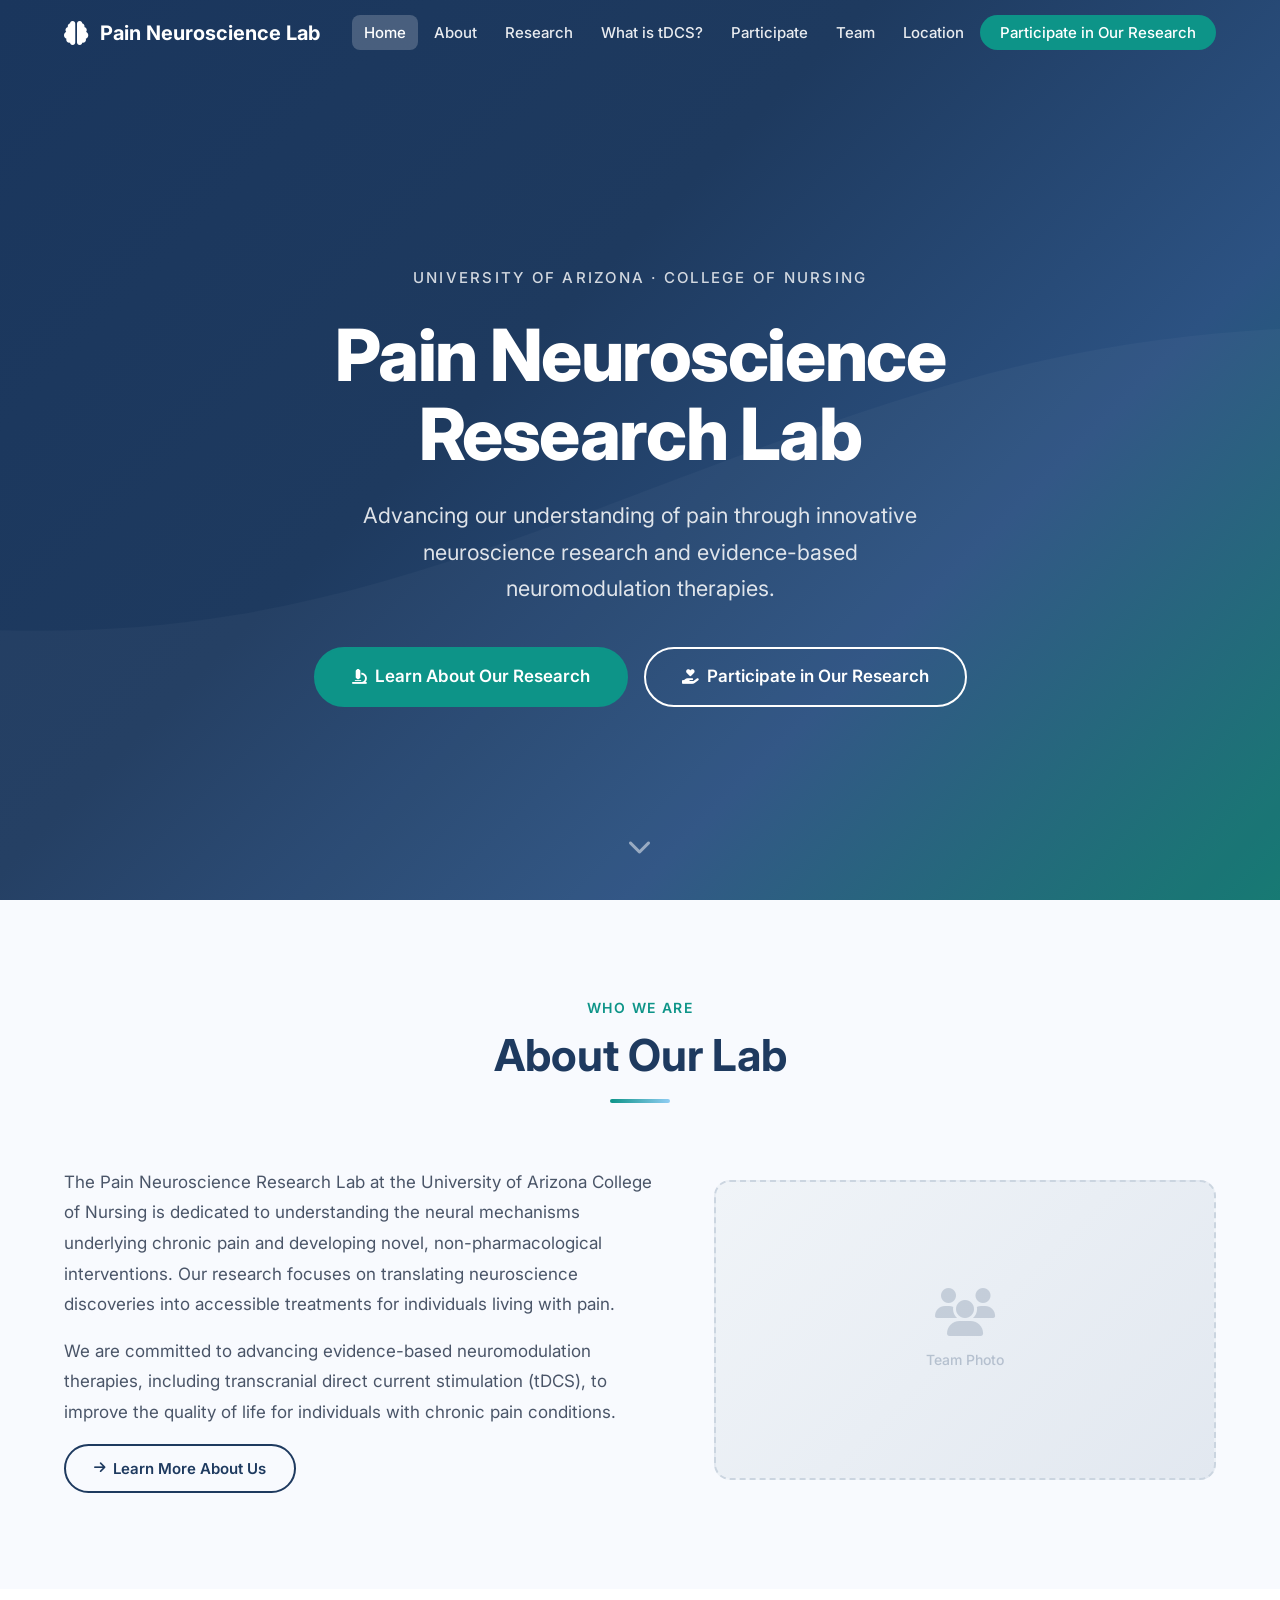
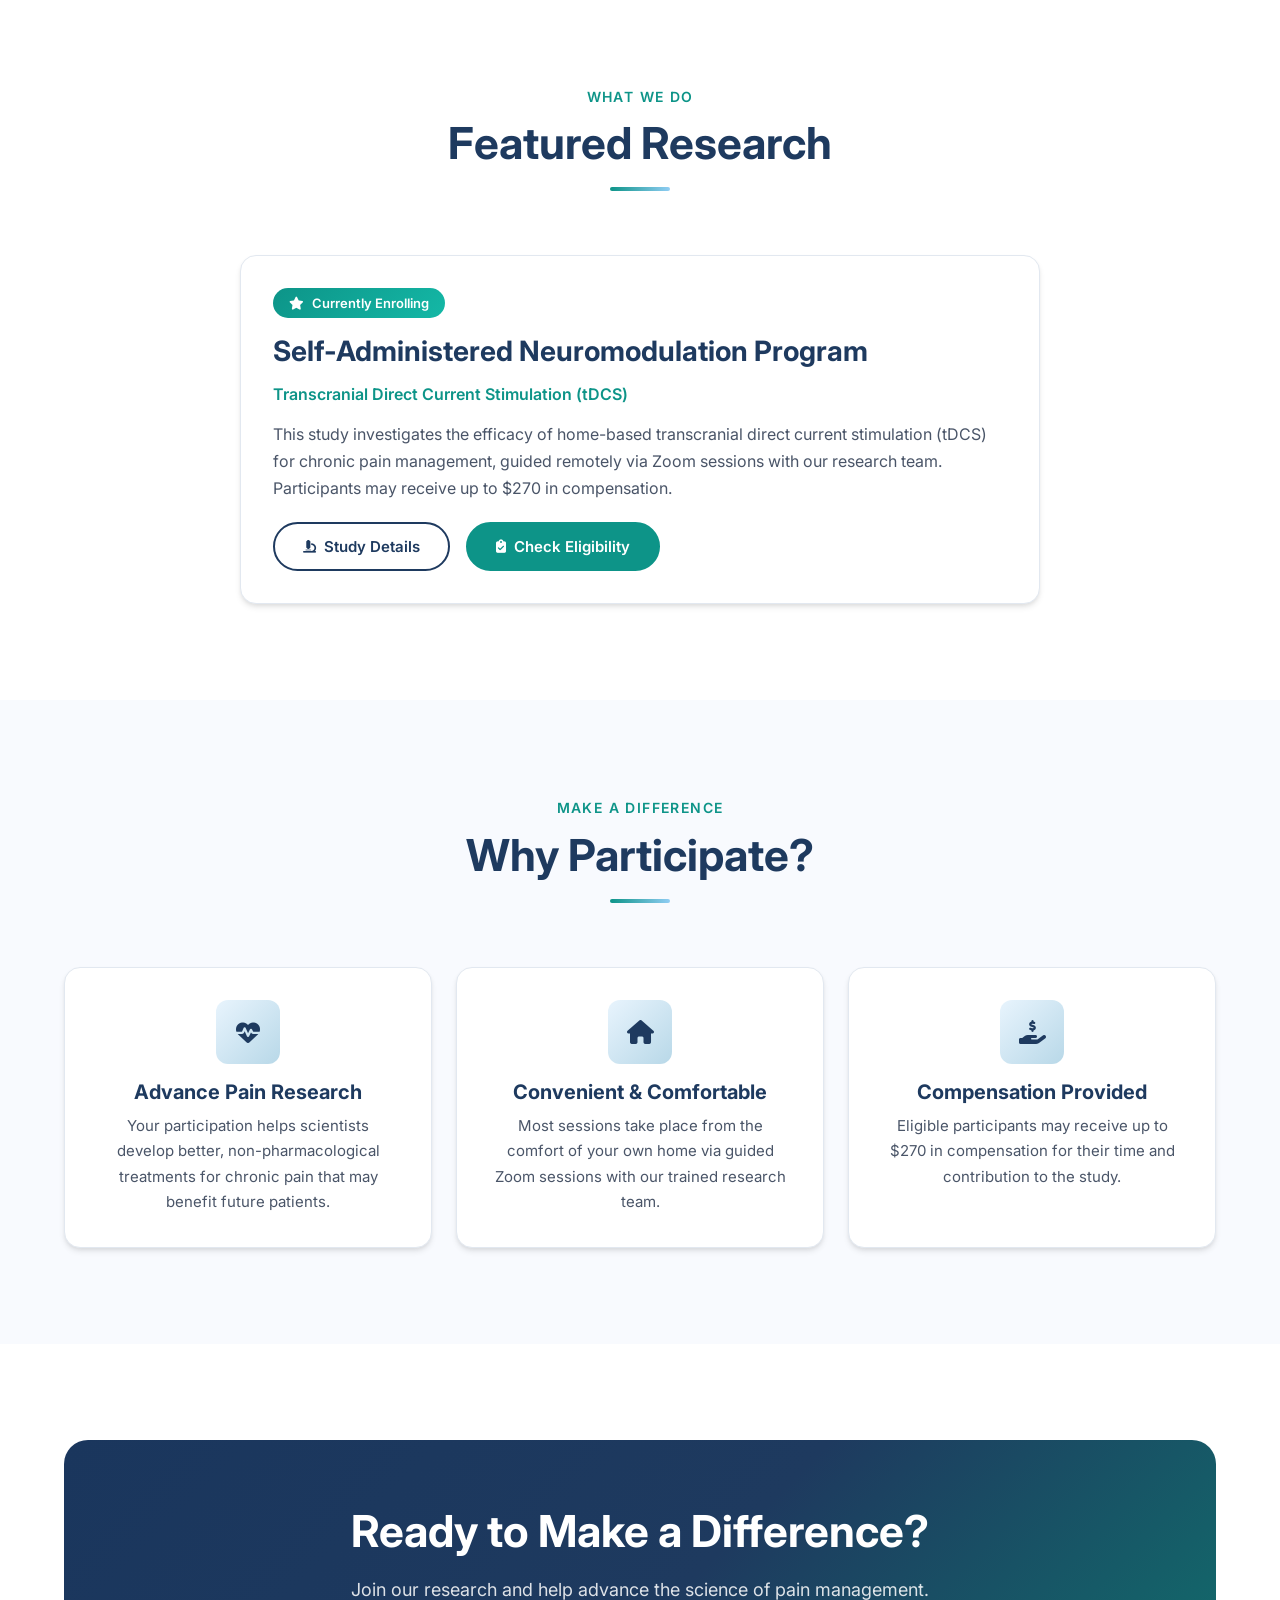
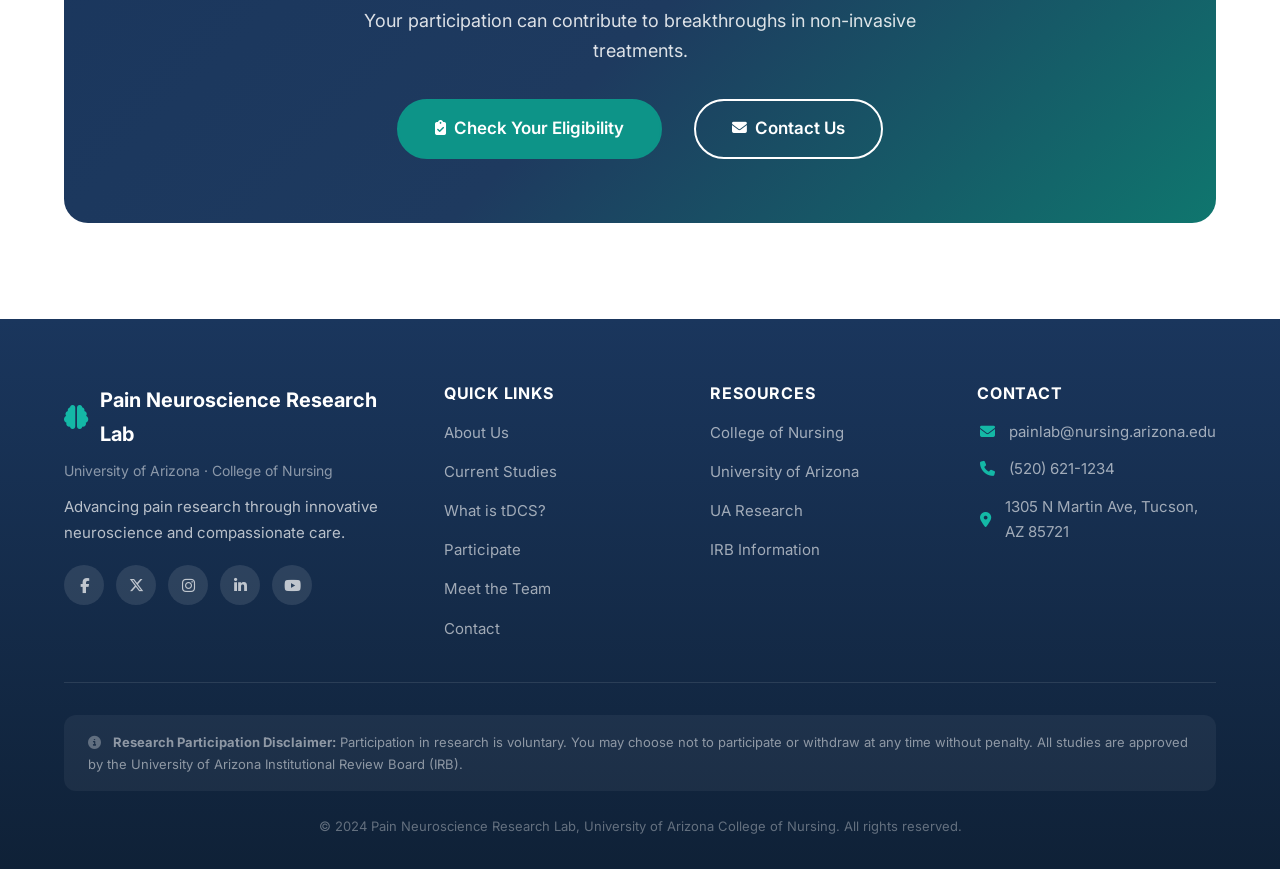
==== commit ca16d75d: "v 2.0" ====
--- a/index.html
+++ b/index.html
@@ -3,7 +3,7 @@
 <head>
   <meta charset="UTF-8">
   <meta name="viewport" content="width=device-width, initial-scale=1.0">
-  <meta name="description" content="Pain Neuroscience Research Lab at the University of Arizona College of Nursing — advancing understanding of pain through innovative neuroscience research.">
+  <meta name="description" content="Pain Neuroscience Research Lab at the University of Arizona College of Nursing — advancing understanding of pain through innovative neuroscience research and neuromodulation therapies.">
   <meta name="keywords" content="pain neuroscience, tDCS, transcranial direct current stimulation, University of Arizona, research lab, College of Nursing">
   <title>Pain Neuroscience Research Lab | University of Arizona College of Nursing</title>
 
@@ -25,7 +25,7 @@
        ============================================ -->
   <nav class="navbar" id="navbar" role="navigation" aria-label="Main navigation">
     <div class="nav-container">
-      <a href="#hero" class="nav-logo" aria-label="Pain Neuroscience Research Lab — Home">
+      <a href="index.html" class="nav-logo" aria-label="Pain Neuroscience Research Lab — Home">
         <i class="fas fa-brain"></i>
         <span>Pain Neuroscience Lab</span>
       </a>
@@ -37,20 +37,20 @@
       </button>
 
       <ul class="nav-links" id="navLinks" role="menubar">
-        <li role="none"><a href="#about" role="menuitem">About</a></li>
-        <li role="none"><a href="#pi" role="menuitem">Our PI</a></li>
-        <li role="none"><a href="#research" role="menuitem">Research</a></li>
-        <li role="none"><a href="#tdcs" role="menuitem">What is tDCS?</a></li>
-        <li role="none"><a href="#eligibility" role="menuitem">Eligibility</a></li>
-        <li role="none"><a href="#team" role="menuitem">Team</a></li>
-        <li role="none"><a href="#location" role="menuitem">Location</a></li>
-        <li role="none"><a href="#contact" class="nav-cta" role="menuitem">Get Involved</a></li>
+        <li role="none"><a href="index.html" class="active" role="menuitem">Home</a></li>
+        <li role="none"><a href="about.html" role="menuitem">About</a></li>
+        <li role="none"><a href="research.html" role="menuitem">Research</a></li>
+        <li role="none"><a href="tdcs.html" role="menuitem">What is tDCS?</a></li>
+        <li role="none"><a href="eligibility.html" role="menuitem">Participate</a></li>
+        <li role="none"><a href="team.html" role="menuitem">Team</a></li>
+        <li role="none"><a href="location.html" role="menuitem">Location</a></li>
+        <li role="none"><a href="contact.html" class="nav-cta" role="menuitem">Participate in Our Research</a></li>
       </ul>
     </div>
   </nav>
 
   <!-- ============================================
-       1. HERO SECTION
+       HERO SECTION
        ============================================ -->
   <section class="hero" id="hero" aria-labelledby="hero-heading">
     <div class="hero-overlay"></div>
@@ -62,14 +62,14 @@
         and evidence-based neuromodulation therapies.
       </p>
       <div class="hero-actions animate-on-scroll">
-        <a href="#contact" class="btn btn-primary btn-lg">
+        <a href="research.html" class="btn btn-primary btn-lg">
+          <i class="fas fa-microscope"></i>
+          Learn About Our Research
+        </a>
+        <a href="eligibility.html" class="btn btn-outline btn-lg">
           <i class="fas fa-hand-holding-heart"></i>
           Participate in Our Research
         </a>
-        <a href="#research" class="btn btn-outline btn-lg">
-          <i class="fas fa-microscope"></i>
-          Learn More
-        </a>
       </div>
     </div>
     <div class="hero-scroll-indicator" aria-hidden="true">
@@ -78,52 +78,35 @@
   </section>
 
   <!-- ============================================
-       2. ABOUT THE LAB
-       ============================================ -->
-  <section class="section about" id="about" aria-labelledby="about-heading">
+       ABOUT PREVIEW
+       ============================================ -->
+  <section class="section about" id="about-preview" aria-labelledby="about-preview-heading">
     <div class="container">
       <div class="section-header animate-on-scroll">
         <p class="section-label">Who We Are</p>
-        <h2 id="about-heading" class="section-title">About Our Lab</h2>
+        <h2 id="about-preview-heading" class="section-title">About Our Lab</h2>
         <div class="section-divider"></div>
       </div>
 
       <div class="about-grid">
         <div class="about-text animate-on-scroll">
           <p>
-            Lorem ipsum dolor sit amet, consectetur adipiscing elit. Sed do eiusmod tempor
-            incididunt ut labore et dolore magna aliqua. Ut enim ad minim veniam, quis nostrud
-            exercitation ullamco laboris nisi ut aliquip ex ea commodo consequat. Our research
-            focuses on understanding the neural mechanisms underlying chronic pain and developing
-            novel, non-pharmacological interventions.
+            The Pain Neuroscience Research Lab at the University of Arizona College of Nursing is
+            dedicated to understanding the neural mechanisms underlying chronic pain and developing
+            novel, non-pharmacological interventions. Our research focuses on translating
+            neuroscience discoveries into accessible treatments for individuals living with pain.
           </p>
           <p>
-            Duis aute irure dolor in reprehenderit in voluptate velit esse cillum dolore eu
-            fugiat nulla pariatur. Excepteur sint occaecat cupidatat non proident, sunt in culpa
-            qui officia deserunt mollit anim id est laborum. We are committed to translating
-            neuroscience discoveries into accessible treatments for individuals living with pain.
-          </p>
-          <p>
-            Sed ut perspiciatis unde omnis iste natus error sit voluptatem accusantium doloremque
-            laudantium, totam rem aperiam, eaque ipsa quae ab illo inventore veritatis et quasi
-            architecto beatae vitae dicta sunt explicabo.
-          </p>
-          <div class="about-stats">
-            <div class="stat-item">
-              <span class="stat-number">10+</span>
-              <span class="stat-label">Years of Research</span>
-            </div>
-            <div class="stat-item">
-              <span class="stat-number">500+</span>
-              <span class="stat-label">Participants</span>
-            </div>
-            <div class="stat-item">
-              <span class="stat-number">25+</span>
-              <span class="stat-label">Publications</span>
-            </div>
-          </div>
+            We are committed to advancing evidence-based neuromodulation therapies, including
+            transcranial direct current stimulation (tDCS), to improve the quality of life for
+            individuals with chronic pain conditions.
+          </p>
+          <a href="about.html" class="btn btn-secondary">
+            <i class="fas fa-arrow-right"></i> Learn More About Us
+          </a>
         </div>
         <div class="about-image animate-on-scroll">
+          <!-- TODO: Replace with actual research team photo -->
           <div class="image-placeholder" role="img" aria-label="Research team group photo placeholder">
             <i class="fas fa-users"></i>
             <span>Team Photo</span>
@@ -134,667 +117,103 @@
   </section>
 
   <!-- ============================================
-       ABOUT THE PI — Dr. Chiyoung Lee
-       ============================================ -->
-  <section class="section pi-section" id="pi" aria-labelledby="pi-heading">
-    <div class="container">
-      <div class="section-header animate-on-scroll">
-        <p class="section-label">Lab Director</p>
-        <h2 id="pi-heading" class="section-title">Meet Our Principal Investigator</h2>
-        <div class="section-divider"></div>
-      </div>
-
-      <div class="pi-grid">
-        <div class="pi-photo-wrapper animate-on-scroll">
-          <img
-            src="images/chiyoung-lee.jpg"
-            alt="Dr. Chiyoung Lee, Assistant Professor at the University of Arizona College of Nursing"
-            class="pi-photo"
-            loading="lazy"
-          >
-          <div class="pi-credentials">
-            <div class="pi-credential-item">
-              <i class="fas fa-graduation-cap"></i>
-              <span>Ph.D. Nursing, Duke University</span>
-            </div>
-            <div class="pi-credential-item">
-              <i class="fas fa-graduation-cap"></i>
-              <span>M.S.N. Nursing, Seoul National University</span>
-            </div>
-            <div class="pi-credential-item">
-              <i class="fas fa-graduation-cap"></i>
-              <span>B.S.N. Nursing, Seoul National University</span>
-            </div>
-          </div>
-        </div>
-
-        <div class="pi-bio animate-on-scroll">
-          <h3>Dr. Chiyoung Lee</h3>
-          <p class="pi-titles">
-            <span class="pi-title-badge">Assistant Professor, Nursing</span>
-            <span class="pi-title-badge">Member of the Graduate Faculty</span>
-            <span class="pi-title-badge">Assistant Professor, BIO5 Institute</span>
-          </p>
-
-          <p>
-            Dr. Chiyoung Lee is a nursing scientist dedicated to advancing the understanding
-            of the etiology and assessment of neuropsychiatric symptoms, with a particular
-            focus on the <strong>biopsychosocial underpinnings of pain and pain-related
-            emotional and cognitive symptoms</strong> in older adult populations with chronic
-            conditions such as osteoarthritis and Alzheimer's Disease and Related Dementias (ADRD).
-          </p>
-
-          <p>
-            Building on this foundational work, Dr. Lee's research aims to develop sophisticated
-            intervention strategies to reduce neuropsychiatric symptoms. These strategies include
-            <strong>noninvasive neuromodulation approaches</strong>, particularly home-based
-            transcranial electrical stimulation (tES) for older adults with knee osteoarthritis
-            and/or ADRD. Her work employs lab-based experimental paradigms to assess pain-related
-            brain responses, utilizing advanced <strong>Quantitative Sensory Testing, functional
-            Magnetic Resonance Imaging (fMRI), and functional Near-Infrared Spectroscopy
-            (fNIRS)</strong> to enhance understanding of the neural mechanisms underlying tES effects.
-          </p>
-
-          <p>
-            Her ongoing efforts focus on systematically optimizing tES treatment protocols and
-            refining approaches by varying key stimulation parameters based on empirical findings
-            to ensure clinical applicability. Dr. Lee currently serves as a co-investigator on a
-            <strong>NIH/NINR-funded R01 study</strong>, which incorporates multimodal
-            interventions—combining tES with mindfulness-based meditation—to more effectively
-            address neuropsychiatric symptoms among older adults with knee osteoarthritis. She is
-            also the <strong>Principal Investigator</strong> of two funded projects: the ORP Core
-            Facilities Pilot Program at the University of Arizona Research, Innovation &amp; Impact
-            and the 2026 USASP-Mayday Clinical/Translational Research Award. Both projects aim to
-            develop tailored neuromodulation-based interventions to achieve comprehensive pain
-            relief for individuals with knee osteoarthritis experiencing chronic widespread pain.
-          </p>
-
-          <div class="pi-contact-info">
-            <div class="pi-contact-item">
-              <i class="fas fa-envelope"></i>
-              <a href="mailto:clee33@arizona.edu">clee33@arizona.edu</a>
-            </div>
-            <div class="pi-contact-item">
-              <i class="fas fa-phone"></i>
-              <a href="tel:+15206266154">(520) 626-6154</a>
-            </div>
-            <div class="pi-contact-item">
-              <i class="fas fa-map-marker-alt"></i>
-              <span>Nursing 323 / 327, College of Nursing</span>
-            </div>
-          </div>
-
-          <div class="pi-links">
-            <a href="https://scholar.google.com/citations?user=5PHJirQAAAAJ&hl=en" class="btn btn-secondary" target="_blank" rel="noopener noreferrer">
-              <i class="fas fa-graduation-cap"></i> Google Scholar
-            </a>
-            <a href="https://nursing.arizona.edu/clee33" class="btn btn-outline-light" target="_blank" rel="noopener noreferrer">
-              <i class="fas fa-university"></i> UA Faculty Profile
-            </a>
-          </div>
-
-          <div class="pi-research-tags">
-            <span class="research-tag">Big Data</span>
-            <span class="research-tag">Data Analytics</span>
-            <span class="research-tag">Interventions</span>
-            <span class="research-tag">Prevention</span>
-            <span class="research-tag">Quantitative Methods</span>
-            <span class="research-tag">Symptoms</span>
-            <span class="research-tag">Telehealth</span>
-          </div>
-        </div>
-      </div>
-    </div>
-  </section>
-
-  <!-- ============================================
-       3. OUR RESEARCH / CURRENT STUDIES
-       ============================================ -->
-  <section class="section research" id="research" aria-labelledby="research-heading">
+       RESEARCH PREVIEW
+       ============================================ -->
+  <section class="section" style="background-color: var(--color-white);" aria-labelledby="research-preview-heading">
     <div class="container">
       <div class="section-header animate-on-scroll">
         <p class="section-label">What We Do</p>
-        <h2 id="research-heading" class="section-title">Current Studies</h2>
+        <h2 id="research-preview-heading" class="section-title">Featured Research</h2>
         <div class="section-divider"></div>
       </div>
 
-      <!-- Featured Study Card -->
-      <div class="study-card animate-on-scroll">
-        <div class="study-card-badge">
-          <i class="fas fa-star"></i> Currently Enrolling
-        </div>
-        <div class="study-card-content">
-          <div class="study-card-text">
-            <h3 class="study-title">Self-Administered Neuromodulation Program (tDCS)</h3>
-            <p class="study-description">
-              Lorem ipsum dolor sit amet, consectetur adipiscing elit. Sed do eiusmod tempor
-              incididunt ut labore et dolore magna aliqua. This study investigates the efficacy
-              of home-based transcranial direct current stimulation (tDCS) for chronic pain
-              management, guided remotely via Zoom sessions with our research team.
-            </p>
-            <a href="#contact" class="btn btn-primary">
-              <i class="fas fa-clipboard-check"></i> Enroll in This Study
-            </a>
-          </div>
-          <div class="study-card-image">
-            <div class="image-placeholder" role="img" aria-label="tDCS study illustration placeholder">
-              <i class="fas fa-brain"></i>
-              <span>Study Image</span>
-            </div>
-          </div>
-        </div>
-      </div>
-
-      <!-- Key Highlights -->
-      <div class="highlights-grid">
-        <div class="highlight-card animate-on-scroll">
-          <div class="highlight-icon">
-            <i class="fas fa-shield-alt"></i>
-          </div>
-          <h4>Non-Invasive</h4>
-          <p>Safe, gentle brain stimulation with no surgical procedures required.</p>
-        </div>
-        <div class="highlight-card animate-on-scroll">
-          <div class="highlight-icon">
+      <div class="preview-card animate-on-scroll" style="max-width: 800px; margin: 0 auto;">
+        <div style="display: flex; align-items: center; gap: var(--space-3); margin-bottom: var(--space-4);">
+          <span style="display: inline-flex; align-items: center; gap: var(--space-2); background: linear-gradient(135deg, var(--color-teal), var(--color-teal-light)); color: var(--color-white); padding: var(--space-1) var(--space-4); font-size: 0.8125rem; font-weight: 600; border-radius: var(--radius-full);">
+            <i class="fas fa-star"></i> Currently Enrolling
+          </span>
+        </div>
+        <h3>Self-Administered Neuromodulation Program</h3>
+        <p style="color: var(--color-teal); font-weight: 600; margin-bottom: var(--space-3);">Transcranial Direct Current Stimulation (tDCS)</p>
+        <p>
+          This study investigates the efficacy of home-based transcranial direct current stimulation
+          (tDCS) for chronic pain management, guided remotely via Zoom sessions with our research team.
+          Participants may receive up to $270 in compensation.
+        </p>
+        <div style="display: flex; gap: var(--space-4); flex-wrap: wrap;">
+          <a href="research.html" class="btn btn-secondary">
+            <i class="fas fa-microscope"></i> Study Details
+          </a>
+          <a href="eligibility.html" class="btn btn-primary">
+            <i class="fas fa-clipboard-check"></i> Check Eligibility
+          </a>
+        </div>
+      </div>
+    </div>
+  </section>
+
+  <!-- ============================================
+       WHY PARTICIPATE
+       ============================================ -->
+  <section class="section" style="background-color: var(--color-off-white);" aria-labelledby="why-heading">
+    <div class="container">
+      <div class="section-header animate-on-scroll">
+        <p class="section-label">Make a Difference</p>
+        <h2 id="why-heading" class="section-title">Why Participate?</h2>
+        <div class="section-divider"></div>
+      </div>
+
+      <div class="why-participate-grid">
+        <div class="why-card animate-on-scroll">
+          <div class="why-card-icon">
+            <i class="fas fa-heartbeat"></i>
+          </div>
+          <h4>Advance Pain Research</h4>
+          <p>Your participation helps scientists develop better, non-pharmacological treatments for chronic pain that may benefit future patients.</p>
+        </div>
+        <div class="why-card animate-on-scroll">
+          <div class="why-card-icon">
             <i class="fas fa-home"></i>
           </div>
-          <h4>Home-Based via Zoom</h4>
-          <p>Participate from the comfort of your home with guided virtual sessions.</p>
-        </div>
-        <div class="highlight-card animate-on-scroll">
-          <div class="highlight-icon">
-            <i class="fas fa-calendar-alt"></i>
-          </div>
-          <h4>Two-Week Program</h4>
-          <p>A structured 11-day study designed to fit into your schedule.</p>
-        </div>
-        <div class="highlight-card animate-on-scroll">
-          <div class="highlight-icon">
-            <i class="fas fa-dollar-sign"></i>
-          </div>
-          <h4>Up to $270 Compensation</h4>
-          <p>Receive compensation for your valuable time and participation.</p>
-        </div>
-      </div>
-
-      <!-- Study Timeline -->
-      <div class="timeline-section animate-on-scroll">
-        <h3 class="timeline-title">Study Timeline</h3>
-        <div class="timeline">
-          <div class="timeline-item">
-            <div class="timeline-marker">
-              <span>1</span>
-            </div>
-            <div class="timeline-content">
-              <h4>Day 1</h4>
-              <p>Baseline Assessment</p>
-            </div>
-          </div>
-          <div class="timeline-connector"></div>
-          <div class="timeline-item">
-            <div class="timeline-marker">
-              <span>2-5</span>
-            </div>
-            <div class="timeline-content">
-              <h4>Days 2–5</h4>
-              <p>Intervention Sessions (Week 1)</p>
-            </div>
-          </div>
-          <div class="timeline-connector"></div>
-          <div class="timeline-item">
-            <div class="timeline-marker">
-              <span>6</span>
-            </div>
-            <div class="timeline-content">
-              <h4>Day 6</h4>
-              <p>Week 2 Data Collection</p>
-            </div>
-          </div>
-          <div class="timeline-connector"></div>
-          <div class="timeline-item">
-            <div class="timeline-marker">
-              <span>7-10</span>
-            </div>
-            <div class="timeline-content">
-              <h4>Days 7–10</h4>
-              <p>Intervention Sessions (Week 2)</p>
-            </div>
-          </div>
-          <div class="timeline-connector"></div>
-          <div class="timeline-item">
-            <div class="timeline-marker final">
-              <span>11</span>
-            </div>
-            <div class="timeline-content">
-              <h4>Day 11</h4>
-              <p>Final Data Collection</p>
-            </div>
-          </div>
-        </div>
-      </div>
-    </div>
-  </section>
-
-  <!-- ============================================
-       4. WHAT IS tDCS?
-       ============================================ -->
-  <section class="section tdcs" id="tdcs" aria-labelledby="tdcs-heading">
-    <div class="container">
-      <div class="section-header animate-on-scroll">
-        <p class="section-label">Educational Resource</p>
-        <h2 id="tdcs-heading" class="section-title">What is tDCS?</h2>
-        <div class="section-divider"></div>
-      </div>
-
-      <div class="tdcs-grid">
-        <div class="tdcs-text animate-on-scroll">
-          <p>
-            <strong>Transcranial Direct Current Stimulation (tDCS)</strong> is a form of
-            non-invasive brain stimulation that uses a low electrical current delivered through
-            electrodes placed on the scalp. Lorem ipsum dolor sit amet, consectetur adipiscing
-            elit. Sed do eiusmod tempor incididunt ut labore et dolore magna aliqua.
-          </p>
-          <p>
-            Ut enim ad minim veniam, quis nostrud exercitation ullamco laboris nisi ut aliquip
-            ex ea commodo consequat. Duis aute irure dolor in reprehenderit in voluptate velit
-            esse cillum dolore eu fugiat nulla pariatur. Research has shown promising results
-            in using tDCS for chronic pain management.
-          </p>
-          <div class="tdcs-features">
-            <div class="tdcs-feature">
-              <i class="fas fa-check-circle"></i>
-              <span>FDA-recognized for research use</span>
-            </div>
-            <div class="tdcs-feature">
-              <i class="fas fa-check-circle"></i>
-              <span>Minimal side effects reported</span>
-            </div>
-            <div class="tdcs-feature">
-              <i class="fas fa-check-circle"></i>
-              <span>Can be self-administered at home</span>
-            </div>
-          </div>
-          <a href="https://www.ncbi.nlm.nih.gov/" class="btn btn-secondary" target="_blank" rel="noopener noreferrer">
-            <i class="fas fa-external-link-alt"></i> Learn More on PubMed
-          </a>
-        </div>
-        <div class="tdcs-media animate-on-scroll">
-          <div class="video-placeholder" role="img" aria-label="tDCS educational video placeholder">
-            <i class="fas fa-play-circle"></i>
-            <span>Educational Video / Infographic</span>
-            <p>Placeholder for embedded video content</p>
-          </div>
-        </div>
-      </div>
-    </div>
-  </section>
-
-  <!-- ============================================
-       5. ELIGIBILITY
-       ============================================ -->
-  <section class="section eligibility" id="eligibility" aria-labelledby="eligibility-heading">
-    <div class="container">
-      <div class="section-header animate-on-scroll">
-        <p class="section-label">Join Our Study</p>
-        <h2 id="eligibility-heading" class="section-title">Who Can Participate?</h2>
-        <div class="section-divider"></div>
-      </div>
-
-      <div class="eligibility-grid">
-        <div class="eligibility-card eligible animate-on-scroll">
-          <div class="eligibility-card-header">
-            <i class="fas fa-check-circle"></i>
-            <h3>You May Be Eligible If</h3>
-          </div>
-          <ul class="eligibility-list">
-            <li>
-              <i class="fas fa-check"></i>
-              <span>You are 18 years of age or older</span>
-            </li>
-            <li>
-              <i class="fas fa-check"></i>
-              <span>Lorem ipsum dolor sit amet, consectetur adipiscing elit</span>
-            </li>
-            <li>
-              <i class="fas fa-check"></i>
-              <span>Sed do eiusmod tempor incididunt ut labore et dolore magna aliqua</span>
-            </li>
-            <li>
-              <i class="fas fa-check"></i>
-              <span>Ut enim ad minim veniam, quis nostrud exercitation</span>
-            </li>
-            <li>
-              <i class="fas fa-check"></i>
-              <span>Duis aute irure dolor in reprehenderit in voluptate</span>
-            </li>
-            <li>
-              <i class="fas fa-check"></i>
-              <span>You have reliable internet access and a device with camera</span>
-            </li>
-          </ul>
-        </div>
-
-        <div class="eligibility-card ineligible animate-on-scroll">
-          <div class="eligibility-card-header">
-            <i class="fas fa-times-circle"></i>
-            <h3>You May Not Be Eligible If</h3>
-          </div>
-          <ul class="eligibility-list">
-            <li>
-              <i class="fas fa-times"></i>
-              <span>Lorem ipsum dolor sit amet, consectetur adipiscing</span>
-            </li>
-            <li>
-              <i class="fas fa-times"></i>
-              <span>Excepteur sint occaecat cupidatat non proident</span>
-            </li>
-            <li>
-              <i class="fas fa-times"></i>
-              <span>Sunt in culpa qui officia deserunt mollit anim</span>
-            </li>
-            <li>
-              <i class="fas fa-times"></i>
-              <span>Nemo enim ipsam voluptatem quia voluptas sit aspernatur</span>
-            </li>
-          </ul>
-        </div>
-      </div>
-
-      <div class="eligibility-cta animate-on-scroll">
-        <p>Not sure if you qualify? Contact us and we'll help determine your eligibility.</p>
-        <a href="#contact" class="btn btn-primary btn-lg">
-          <i class="fas fa-envelope"></i> Contact Us to Enroll
-        </a>
-      </div>
-    </div>
-  </section>
-
-  <!-- ============================================
-       6. MEET THE TEAM
-       ============================================ -->
-  <section class="section team" id="team" aria-labelledby="team-heading">
-    <div class="container">
-      <div class="section-header animate-on-scroll">
-        <p class="section-label">Our People</p>
-        <h2 id="team-heading" class="section-title">Meet the Team</h2>
-        <div class="section-divider"></div>
-      </div>
-
-      <div class="team-grid">
-        <!-- Chiyoung Lee — PI -->
-        <div class="team-card team-card-featured animate-on-scroll">
-          <div class="team-photo team-photo-real" role="img" aria-label="Photo of Dr. Chiyoung Lee">
-            <img src="images/chiyoung-lee.jpg" alt="Dr. Chiyoung Lee" loading="lazy">
-          </div>
-          <div class="team-info">
-            <h3 class="team-name">Dr. Chiyoung Lee</h3>
-            <p class="team-role">Principal Investigator &amp; Lab Director</p>
-            <p class="team-bio">
-              Assistant Professor at the University of Arizona College of Nursing
-              and BIO5 Institute. Ph.D. from Duke University. Her research focuses
-              on noninvasive neuromodulation for chronic pain in older adults.
-            </p>
-            <div class="team-social" aria-label="Social links for Dr. Chiyoung Lee">
-              <a href="mailto:clee33@arizona.edu" aria-label="Email"><i class="fas fa-envelope"></i></a>
-              <a href="https://scholar.google.com/citations?user=5PHJirQAAAAJ&hl=en" aria-label="Google Scholar" target="_blank" rel="noopener noreferrer"><i class="fas fa-graduation-cap"></i></a>
-              <a href="https://nursing.arizona.edu/clee33" aria-label="UA Profile" target="_blank" rel="noopener noreferrer"><i class="fas fa-university"></i></a>
-            </div>
-          </div>
-        </div>
-
-        <!-- Ava -->
-        <div class="team-card animate-on-scroll">
-          <div class="team-photo" role="img" aria-label="Photo of Ava">
-            <i class="fas fa-user"></i>
-          </div>
-          <div class="team-info">
-            <h3 class="team-name">Ava</h3>
-            <p class="team-role">Research Coordinator</p>
-            <p class="team-bio">
-              Ut enim ad minim veniam, quis nostrud exercitation ullamco laboris nisi ut
-              aliquip ex ea commodo consequat.
-            </p>
-            <div class="team-social" aria-label="Social links for Ava">
-              <a href="#" aria-label="Email"><i class="fas fa-envelope"></i></a>
-              <a href="#" aria-label="LinkedIn"><i class="fab fa-linkedin"></i></a>
-            </div>
-          </div>
-        </div>
-
-        <!-- Grace -->
-        <div class="team-card animate-on-scroll">
-          <div class="team-photo" role="img" aria-label="Photo of Grace">
-            <i class="fas fa-user"></i>
-          </div>
-          <div class="team-info">
-            <h3 class="team-name">Grace</h3>
-            <p class="team-role">Graduate Research Assistant</p>
-            <p class="team-bio">
-              Duis aute irure dolor in reprehenderit in voluptate velit esse cillum dolore
-              eu fugiat nulla pariatur.
-            </p>
-            <div class="team-social" aria-label="Social links for Grace">
-              <a href="#" aria-label="Email"><i class="fas fa-envelope"></i></a>
-              <a href="#" aria-label="LinkedIn"><i class="fab fa-linkedin"></i></a>
-            </div>
-          </div>
-        </div>
-
-        <!-- Kailey -->
-        <div class="team-card animate-on-scroll">
-          <div class="team-photo" role="img" aria-label="Photo of Kailey">
-            <i class="fas fa-user"></i>
-          </div>
-          <div class="team-info">
-            <h3 class="team-name">Kailey</h3>
-            <p class="team-role">Research Assistant</p>
-            <p class="team-bio">
-              Excepteur sint occaecat cupidatat non proident, sunt in culpa qui officia
-              deserunt mollit anim id est laborum.
-            </p>
-            <div class="team-social" aria-label="Social links for Kailey">
-              <a href="#" aria-label="Email"><i class="fas fa-envelope"></i></a>
-              <a href="#" aria-label="LinkedIn"><i class="fab fa-linkedin"></i></a>
-            </div>
-          </div>
-        </div>
-
-        <!-- Moksha -->
-        <div class="team-card animate-on-scroll">
-          <div class="team-photo" role="img" aria-label="Photo of Moksha">
-            <i class="fas fa-user"></i>
-          </div>
-          <div class="team-info">
-            <h3 class="team-name">Moksha</h3>
-            <p class="team-role">Research Assistant</p>
-            <p class="team-bio">
-              Sed ut perspiciatis unde omnis iste natus error sit voluptatem accusantium
-              doloremque laudantium totam rem aperiam.
-            </p>
-            <div class="team-social" aria-label="Social links for Moksha">
-              <a href="#" aria-label="Email"><i class="fas fa-envelope"></i></a>
-              <a href="#" aria-label="LinkedIn"><i class="fab fa-linkedin"></i></a>
-            </div>
-          </div>
-        </div>
-      </div>
-    </div>
-  </section>
-
-  <!-- ============================================
-       7. LOCATION & PARKING
-       ============================================ -->
-  <section class="section location" id="location" aria-labelledby="location-heading">
-    <div class="container">
-      <div class="section-header animate-on-scroll">
-        <p class="section-label">Find Us</p>
-        <h2 id="location-heading" class="section-title">Location &amp; Parking</h2>
-        <div class="section-divider"></div>
-      </div>
-
-      <div class="location-grid">
-        <div class="location-info animate-on-scroll">
-          <div class="location-detail">
-            <div class="location-icon">
-              <i class="fas fa-map-marker-alt"></i>
-            </div>
-            <div>
-              <h3>Our Address</h3>
-              <address>
-                College of Nursing<br>
-                1305 N Martin Ave<br>
-                Tucson, AZ 85721
-              </address>
-            </div>
-          </div>
-
-          <div class="location-detail">
-            <div class="location-icon">
-              <i class="fas fa-car"></i>
-            </div>
-            <div>
-              <h3>Parking Information</h3>
-              <p>
-                Reserved parking is available on N Martin Ave for study participants.
-                Please check in at the front desk upon arrival and mention the Pain
-                Neuroscience Research Lab. Lorem ipsum dolor sit amet, consectetur
-                adipiscing elit.
-              </p>
-            </div>
-          </div>
-
-          <div class="location-detail">
-            <div class="location-icon">
-              <i class="fas fa-clock"></i>
-            </div>
-            <div>
-              <h3>Office Hours</h3>
-              <p>Monday – Friday: 8:00 AM – 5:00 PM<br>
-                 Saturday – Sunday: Closed</p>
-            </div>
-          </div>
-
-          <div class="parking-photos">
-            <div class="image-placeholder small" role="img" aria-label="Parking area photo placeholder">
-              <i class="fas fa-parking"></i>
-              <span>Parking Photo 1</span>
-            </div>
-            <div class="image-placeholder small" role="img" aria-label="Building entrance photo placeholder">
-              <i class="fas fa-building"></i>
-              <span>Parking Photo 2</span>
-            </div>
-          </div>
-        </div>
-
-        <div class="location-map animate-on-scroll">
-          <div class="map-placeholder" role="img" aria-label="Google Maps embed showing College of Nursing location">
-            <!-- Replace this div with an actual Google Maps iframe embed -->
-            <iframe
-              src="https://www.google.com/maps/embed?pb=!1m18!1m12!1m3!1d3375.274!2d-110.9486!3d32.2399!2m3!1f0!2f0!3f0!3m2!1i1024!2i768!4f13.1!3m3!1m2!1s0x86d671a8b2b4c5d1%3A0x1234567890abcdef!2sCollege%20of%20Nursing%2C%201305%20N%20Martin%20Ave%2C%20Tucson%2C%20AZ%2085721!5e0!3m2!1sen!2sus!4v1234567890"
-              width="100%"
-              height="100%"
-              style="border:0; border-radius: 12px;"
-              allowfullscreen=""
-              loading="lazy"
-              referrerpolicy="no-referrer-when-downgrade"
-              title="College of Nursing location on Google Maps">
-            </iframe>
-          </div>
-        </div>
-      </div>
-    </div>
-  </section>
-
-  <!-- ============================================
-       8. CONTACT / GET INVOLVED
-       ============================================ -->
-  <section class="section contact" id="contact" aria-labelledby="contact-heading">
-    <div class="container">
-      <div class="section-header animate-on-scroll">
-        <p class="section-label">Reach Out</p>
-        <h2 id="contact-heading" class="section-title">Get Involved</h2>
-        <div class="section-divider"></div>
-      </div>
-
-      <div class="contact-grid">
-        <div class="contact-info animate-on-scroll">
-          <h3>We'd Love to Hear From You</h3>
-          <p>
-            Whether you're interested in participating in our research, have questions about
-            our studies, or want to learn more about our lab, please don't hesitate to reach out.
-          </p>
-
-          <div class="contact-methods">
-            <div class="contact-method">
-              <i class="fas fa-envelope"></i>
-              <div>
-                <strong>Email</strong>
-                <a href="mailto:painlab@nursing.arizona.edu">painlab@nursing.arizona.edu</a>
-              </div>
-            </div>
-            <div class="contact-method">
-              <i class="fas fa-phone"></i>
-              <div>
-                <strong>Phone</strong>
-                <a href="tel:+15206211234">(520) 621-1234</a>
-              </div>
-            </div>
-            <div class="contact-method">
-              <i class="fas fa-map-marker-alt"></i>
-              <div>
-                <strong>Address</strong>
-                <span>1305 N Martin Ave, Tucson, AZ 85721</span>
-              </div>
-            </div>
-          </div>
-        </div>
-
-        <div class="contact-form-wrapper animate-on-scroll">
-          <form class="contact-form" id="contactForm" novalidate>
-            <div class="form-group">
-              <label for="contactName">Name <span class="required" aria-label="required">*</span></label>
-              <input type="text" id="contactName" name="name" required placeholder="Your full name"
-                     autocomplete="name" aria-required="true">
-              <span class="form-error" id="nameError" role="alert"></span>
-            </div>
-
-            <div class="form-group">
-              <label for="contactEmail">Email <span class="required" aria-label="required">*</span></label>
-              <input type="email" id="contactEmail" name="email" required placeholder="you@example.com"
-                     autocomplete="email" aria-required="true">
-              <span class="form-error" id="emailError" role="alert"></span>
-            </div>
-
-            <div class="form-group">
-              <label for="contactPhone">Phone <span class="optional">(optional)</span></label>
-              <input type="tel" id="contactPhone" name="phone" placeholder="(520) 000-0000"
-                     autocomplete="tel">
-            </div>
-
-            <div class="form-group">
-              <label for="contactMessage">Message <span class="required" aria-label="required">*</span></label>
-              <textarea id="contactMessage" name="message" rows="5" required
-                        placeholder="Tell us how we can help or about your interest in participating..."
-                        aria-required="true"></textarea>
-              <span class="form-error" id="messageError" role="alert"></span>
-            </div>
-
-            <button type="submit" class="btn btn-primary btn-lg btn-full">
-              <i class="fas fa-paper-plane"></i> Send Message
-            </button>
-
-            <div class="form-success" id="formSuccess" role="alert" aria-live="polite" hidden>
-              <i class="fas fa-check-circle"></i>
-              <p><strong>Thank you!</strong> Your message has been sent successfully. We'll get back to you soon.</p>
-            </div>
-          </form>
-        </div>
-      </div>
-    </div>
-  </section>
-
-  <!-- ============================================
-       9. FOOTER
+          <h4>Convenient & Comfortable</h4>
+          <p>Most sessions take place from the comfort of your own home via guided Zoom sessions with our trained research team.</p>
+        </div>
+        <div class="why-card animate-on-scroll">
+          <div class="why-card-icon">
+            <i class="fas fa-hand-holding-usd"></i>
+          </div>
+          <h4>Compensation Provided</h4>
+          <p>Eligible participants may receive up to $270 in compensation for their time and contribution to the study.</p>
+        </div>
+      </div>
+    </div>
+  </section>
+
+  <!-- ============================================
+       CTA BANNER
+       ============================================ -->
+  <section class="section" aria-labelledby="cta-heading">
+    <div class="container">
+      <div class="cta-banner animate-on-scroll">
+        <h2 id="cta-heading">Ready to Make a Difference?</h2>
+        <p>
+          Join our research and help advance the science of pain management.
+          Your participation can contribute to breakthroughs in non-invasive treatments.
+        </p>
+        <div style="display: flex; gap: var(--space-4); justify-content: center; flex-wrap: wrap;">
+          <a href="eligibility.html" class="btn btn-primary btn-lg">
+            <i class="fas fa-clipboard-check"></i> Check Your Eligibility
+          </a>
+          <a href="contact.html" class="btn btn-outline btn-lg">
+            <i class="fas fa-envelope"></i> Contact Us
+          </a>
+        </div>
+      </div>
+    </div>
+  </section>
+
+  <!-- ============================================
+       FOOTER
        ============================================ -->
   <footer class="footer" role="contentinfo">
     <div class="container">
@@ -809,6 +228,7 @@
             Advancing pain research through innovative neuroscience and compassionate care.
           </p>
           <div class="footer-social">
+            <!-- TODO: Replace # with actual social media links -->
             <a href="#" aria-label="Facebook"><i class="fab fa-facebook-f"></i></a>
             <a href="#" aria-label="Twitter / X"><i class="fab fa-x-twitter"></i></a>
             <a href="#" aria-label="Instagram"><i class="fab fa-instagram"></i></a>
@@ -820,13 +240,12 @@
         <div class="footer-links">
           <h4>Quick Links</h4>
           <ul>
-            <li><a href="#about">About Us</a></li>
-            <li><a href="#pi">Our PI</a></li>
-            <li><a href="#research">Current Studies</a></li>
-            <li><a href="#tdcs">What is tDCS?</a></li>
-            <li><a href="#eligibility">Eligibility</a></li>
-            <li><a href="#team">Meet the Team</a></li>
-            <li><a href="#contact">Contact</a></li>
+            <li><a href="about.html">About Us</a></li>
+            <li><a href="research.html">Current Studies</a></li>
+            <li><a href="tdcs.html">What is tDCS?</a></li>
+            <li><a href="eligibility.html">Participate</a></li>
+            <li><a href="team.html">Meet the Team</a></li>
+            <li><a href="contact.html">Contact</a></li>
           </ul>
         </div>
 
@@ -836,12 +255,14 @@
             <li><a href="https://www.nursing.arizona.edu" target="_blank" rel="noopener noreferrer">College of Nursing</a></li>
             <li><a href="https://www.arizona.edu" target="_blank" rel="noopener noreferrer">University of Arizona</a></li>
             <li><a href="https://research.arizona.edu" target="_blank" rel="noopener noreferrer">UA Research</a></li>
+            <!-- TODO: Replace with actual IRB link -->
             <li><a href="#" target="_blank" rel="noopener noreferrer">IRB Information</a></li>
           </ul>
         </div>
 
         <div class="footer-contact">
           <h4>Contact</h4>
+          <!-- TODO: Replace with actual lab email and phone -->
           <p><i class="fas fa-envelope"></i> <a href="mailto:painlab@nursing.arizona.edu">painlab@nursing.arizona.edu</a></p>
           <p><i class="fas fa-phone"></i> <a href="tel:+15206211234">(520) 621-1234</a></p>
           <p><i class="fas fa-map-marker-alt"></i> 1305 N Martin Ave, Tucson, AZ 85721</p>
--- a/styles.css
+++ b/styles.css
@@ -1,6 +1,7 @@
 /* ==========================================================================
    Pain Neuroscience Research Lab — Stylesheet
    University of Arizona · College of Nursing
+   Multi-page version
    ========================================================================== */
 
 @import url('https://fonts.googleapis.com/css2?family=Inter:wght@300;400;500;600;700;800&display=swap');
@@ -33,6 +34,10 @@
   --color-navy: #1E3A5F;
   --color-navy-light: #2C5282;
   --color-navy-dark: #1A365D;
+
+  /* Warm Accent (Primary Buttons) */
+  --color-warm: #0D9488;
+  --color-warm-hover: #14B8A6;
 
   /* Feedback Colors */
   --color-success: #38A169;
@@ -261,6 +266,18 @@
   transform: translateY(-2px);
 }
 
+.btn-outline-light {
+  background-color: transparent;
+  color: var(--color-gray-600);
+  border: 2px solid var(--color-gray-200);
+}
+
+.btn-outline-light:hover {
+  background-color: var(--color-gray-50);
+  border-color: var(--color-gray-400);
+  color: var(--color-gray-800);
+}
+
 .btn-lg {
   padding: 1rem 2.25rem;
   font-size: 1.0625rem;
@@ -307,7 +324,7 @@
 }
 
 /* ==========================================================================
-   1. NAVBAR
+   NAVBAR — Multi-page version
    ========================================================================== */
 .navbar {
   position: fixed;
@@ -320,6 +337,15 @@
   transition: all var(--transition-base);
 }
 
+/* On non-home pages, navbar is always solid */
+.navbar.navbar-solid {
+  background-color: rgba(255, 255, 255, 0.98);
+  backdrop-filter: blur(10px);
+  -webkit-backdrop-filter: blur(10px);
+  box-shadow: var(--shadow-md);
+  padding: var(--space-2) 0;
+}
+
 .navbar.scrolled {
   background-color: rgba(255, 255, 255, 0.98);
   backdrop-filter: blur(10px);
@@ -354,7 +380,8 @@
   font-size: 1.5rem;
 }
 
-.navbar.scrolled .nav-logo {
+.navbar.scrolled .nav-logo,
+.navbar.navbar-solid .nav-logo {
   color: var(--color-navy);
 }
 
@@ -387,16 +414,19 @@
   background-color: rgba(255, 255, 255, 0.2);
 }
 
-.navbar.scrolled .nav-links a {
+.navbar.scrolled .nav-links a,
+.navbar.navbar-solid .nav-links a {
   color: var(--color-gray-600);
 }
 
-.navbar.scrolled .nav-links a:hover {
+.navbar.scrolled .nav-links a:hover,
+.navbar.navbar-solid .nav-links a:hover {
   color: var(--color-teal);
   background-color: var(--color-gray-50);
 }
 
-.navbar.scrolled .nav-links a.active {
+.navbar.scrolled .nav-links a.active,
+.navbar.navbar-solid .nav-links a.active {
   color: var(--color-teal);
   background-color: var(--color-blue-50);
 }
@@ -434,7 +464,8 @@
   transition: all var(--transition-base);
 }
 
-.navbar.scrolled .hamburger-line {
+.navbar.scrolled .hamburger-line,
+.navbar.navbar-solid .hamburger-line {
   background-color: var(--color-navy);
 }
 
@@ -452,7 +483,51 @@
 }
 
 /* ==========================================================================
-   2. HERO SECTION
+   PAGE HEADER — Banner for inner pages (not home)
+   ========================================================================== */
+.page-header {
+  background: linear-gradient(135deg, var(--color-navy-dark) 0%, var(--color-navy) 40%, var(--color-navy-light) 70%, var(--color-teal-dark) 100%);
+  padding: calc(var(--navbar-height) + var(--space-16)) var(--space-6) var(--space-12);
+  text-align: center;
+  position: relative;
+  overflow: hidden;
+}
+
+.page-header::after {
+  content: '';
+  position: absolute;
+  bottom: 0;
+  left: 0;
+  right: 0;
+  height: 4px;
+  background: linear-gradient(90deg, var(--color-teal), var(--color-blue-200), var(--color-teal));
+}
+
+.page-header-content {
+  max-width: 800px;
+  margin: 0 auto;
+}
+
+.page-header .section-label {
+  color: rgba(255, 255, 255, 0.7);
+}
+
+.page-header h1 {
+  color: var(--color-white);
+  margin-bottom: var(--space-4);
+  font-size: clamp(2rem, 5vw, 3rem);
+}
+
+.page-header p {
+  color: rgba(255, 255, 255, 0.8);
+  font-size: 1.125rem;
+  max-width: 600px;
+  margin: 0 auto;
+  line-height: 1.7;
+}
+
+/* ==========================================================================
+   HERO SECTION (Home page only)
    ========================================================================== */
 .hero {
   position: relative;
@@ -532,7 +607,107 @@
 }
 
 /* ==========================================================================
-   3. ABOUT THE LAB
+   HOME — Preview Cards
+   ========================================================================== */
+.preview-cards {
+  display: grid;
+  grid-template-columns: 1fr;
+  gap: var(--space-8);
+}
+
+.preview-card {
+  background: var(--color-white);
+  border-radius: var(--radius-xl);
+  padding: var(--space-8);
+  box-shadow: var(--shadow-md);
+  border: 1px solid var(--color-gray-100);
+  transition: transform var(--transition-base), box-shadow var(--transition-base);
+}
+
+.preview-card:hover {
+  transform: translateY(-4px);
+  box-shadow: var(--shadow-lg);
+}
+
+.preview-card h3 {
+  margin-bottom: var(--space-3);
+}
+
+.preview-card p {
+  margin-bottom: var(--space-5);
+}
+
+/* Why Participate */
+.why-participate-grid {
+  display: grid;
+  grid-template-columns: repeat(auto-fit, minmax(250px, 1fr));
+  gap: var(--space-6);
+}
+
+.why-card {
+  background: var(--color-white);
+  border-radius: var(--radius-xl);
+  padding: var(--space-8);
+  text-align: center;
+  box-shadow: var(--shadow-md);
+  border: 1px solid var(--color-gray-100);
+  transition: transform var(--transition-base), box-shadow var(--transition-base);
+}
+
+.why-card:hover {
+  transform: translateY(-4px);
+  box-shadow: var(--shadow-lg);
+}
+
+.why-card-icon {
+  width: 64px;
+  height: 64px;
+  border-radius: var(--radius-lg);
+  background: linear-gradient(135deg, var(--color-blue-50), var(--color-blue-100));
+  display: flex;
+  align-items: center;
+  justify-content: center;
+  margin: 0 auto var(--space-4);
+  font-size: 1.5rem;
+  color: var(--color-navy);
+}
+
+.why-card h4 {
+  margin-bottom: var(--space-2);
+}
+
+.why-card p {
+  font-size: 0.9375rem;
+  margin-bottom: 0;
+}
+
+/* CTA Banner */
+.cta-banner {
+  background: linear-gradient(135deg, var(--color-navy-dark) 0%, var(--color-navy) 50%, var(--color-teal-dark) 100%);
+  border-radius: var(--radius-2xl);
+  padding: var(--space-16) var(--space-8);
+  text-align: center;
+  color: var(--color-white);
+}
+
+.cta-banner h2 {
+  color: var(--color-white);
+  margin-bottom: var(--space-4);
+}
+
+.cta-banner p {
+  color: rgba(255, 255, 255, 0.85);
+  font-size: 1.125rem;
+  max-width: 600px;
+  margin: 0 auto var(--space-8);
+}
+
+.cta-banner .btn {
+  margin: 0 var(--space-2);
+}
+
+/* ==========================================================================
+   ABOUT THE LAB
    ========================================================================== */
 .about {
   background-color: var(--color-off-white);
@@ -576,6 +751,39 @@
   font-weight: 500;
   text-transform: uppercase;
   letter-spacing: 0.05em;
+}
+
+/* Mission / Vision / Approach cards */
+.approach-grid {
+  display: grid;
+  grid-template-columns: repeat(auto-fit, minmax(280px, 1fr));
+  gap: var(--space-6);
+  margin-top: var(--space-12);
+}
+
+.approach-card {
+  background: var(--color-white);
+  border-radius: var(--radius-xl);
+  padding: var(--space-8);
+  box-shadow: var(--shadow-md);
+  border: 1px solid var(--color-gray-100);
+  border-top: 4px solid var(--color-teal);
+}
+
+.approach-card h3 {
+  display: flex;
+  align-items: center;
+  gap: var(--space-3);
+  margin-bottom: var(--space-3);
+}
+
+.approach-card h3 i {
+  color: var(--color-teal);
+}
+
+.approach-card p {
+  font-size: 0.9375rem;
+  margin-bottom: 0;
 }
 
 /* ==========================================================================
@@ -700,18 +908,6 @@
   margin-bottom: var(--space-6);
 }
 
-.btn-outline-light {
-  background-color: transparent;
-  color: var(--color-gray-600);
-  border: 2px solid var(--color-gray-200);
-}
-
-.btn-outline-light:hover {
-  background-color: var(--color-gray-50);
-  border-color: var(--color-gray-400);
-  color: var(--color-gray-800);
-}
-
 .pi-research-tags {
   display: flex;
   flex-wrap: wrap;
@@ -736,7 +932,475 @@
   color: var(--color-navy);
 }
 
-/* Team card with real photo */
+/* ==========================================================================
+   RESEARCH / CURRENT STUDIES
+   ========================================================================== */
+.research {
+  background-color: var(--color-white);
+}
+
+/* Study Feature Card */
+.study-card {
+  position: relative;
+  background: var(--color-white);
+  border-radius: var(--radius-2xl);
+  box-shadow: var(--shadow-lg);
+  overflow: hidden;
+  margin-bottom: var(--space-12);
+  border: 1px solid var(--color-gray-100);
+}
+
+.study-card-badge {
+  display: inline-flex;
+  align-items: center;
+  gap: var(--space-2);
+  background: linear-gradient(135deg, var(--color-teal), var(--color-teal-light));
+  color: var(--color-white);
+  padding: var(--space-2) var(--space-5);
+  font-size: 0.8125rem;
+  font-weight: 600;
+  letter-spacing: 0.05em;
+}
+
+.study-card-content {
+  display: grid;
+  grid-template-columns: 1fr;
+  gap: var(--space-8);
+  padding: var(--space-10);
+}
+
+.study-title {
+  font-size: 1.5rem;
+  margin-bottom: var(--space-4);
+}
+
+.study-subtitle {
+  font-size: 1.0625rem;
+  color: var(--color-teal);
+  font-weight: 600;
+  margin-bottom: var(--space-4);
+}
+
+.study-description {
+  font-size: 1.0625rem;
+  line-height: 1.8;
+  margin-bottom: var(--space-6);
+}
+
+.study-card-image .image-placeholder {
+  min-height: 250px;
+}
+
+/* Highlight Cards Grid */
+.highlights-grid {
+  display: grid;
+  grid-template-columns: repeat(auto-fit, minmax(220px, 1fr));
+  gap: var(--space-6);
+  margin-bottom: var(--space-12);
+}
+
+.highlight-card {
+  background: var(--color-white);
+  border-radius: var(--radius-xl);
+  padding: var(--space-8);
+  text-align: center;
+  box-shadow: var(--shadow-md);
+  border: 1px solid var(--color-gray-100);
+  transition: transform var(--transition-base), box-shadow var(--transition-base);
+}
+
+.highlight-card:hover {
+  transform: translateY(-6px);
+  box-shadow: var(--shadow-xl);
+}
+
+.highlight-icon {
+  width: 64px;
+  height: 64px;
+  border-radius: var(--radius-lg);
+  background: linear-gradient(135deg, var(--color-blue-50), var(--color-blue-100));
+  display: flex;
+  align-items: center;
+  justify-content: center;
+  margin: 0 auto var(--space-4);
+  font-size: 1.5rem;
+  color: var(--color-navy);
+}
+
+.highlight-card h4 {
+  color: var(--color-navy);
+  margin-bottom: var(--space-2);
+}
+
+.highlight-card p {
+  font-size: 0.9375rem;
+  margin-bottom: 0;
+}
+
+/* Study Timeline */
+.timeline-section {
+  background: var(--color-gray-50);
+  border-radius: var(--radius-2xl);
+  padding: var(--space-10);
+}
+
+.timeline-title {
+  text-align: center;
+  margin-bottom: var(--space-10);
+}
+
+.timeline {
+  display: flex;
+  align-items: flex-start;
+  justify-content: center;
+  gap: 0;
+  max-width: 100%;
+  overflow-x: auto;
+  padding: var(--space-4) 0;
+}
+
+.timeline-item {
+  display: flex;
+  flex-direction: column;
+  align-items: center;
+  text-align: center;
+  flex: 0 0 auto;
+  min-width: 120px;
+}
+
+.timeline-marker {
+  width: 48px;
+  height: 48px;
+  border-radius: 50%;
+  background: var(--color-navy);
+  color: var(--color-white);
+  display: flex;
+  align-items: center;
+  justify-content: center;
+  font-weight: 700;
+  font-size: 0.875rem;
+  margin-bottom: var(--space-3);
+  box-shadow: var(--shadow-md);
+  position: relative;
+  z-index: 1;
+}
+
+.timeline-marker.final {
+  background: linear-gradient(135deg, var(--color-teal), var(--color-teal-light));
+}
+
+.timeline-connector {
+  flex: 1;
+  height: 3px;
+  background: linear-gradient(90deg, var(--color-navy), var(--color-teal));
+  margin-top: 22px;
+  min-width: 30px;
+  border-radius: var(--radius-full);
+  opacity: 0.4;
+}
+
+.timeline-content h4 {
+  font-size: 0.8125rem;
+  font-weight: 700;
+  color: var(--color-navy);
+  margin-bottom: var(--space-1);
+}
+
+.timeline-content p {
+  font-size: 0.8125rem;
+  color: var(--color-gray-600);
+  margin-bottom: 0;
+  line-height: 1.4;
+}
+
+/* ==========================================================================
+   WHAT IS tDCS?
+   ========================================================================== */
+.tdcs {
+  background-color: var(--color-blue-50);
+}
+
+.tdcs-grid {
+  display: grid;
+  grid-template-columns: 1fr;
+  gap: var(--space-12);
+  align-items: center;
+}
+
+.tdcs-text p {
+  font-size: 1.0625rem;
+  line-height: 1.8;
+}
+
+.tdcs-features {
+  margin: var(--space-6) 0;
+  display: flex;
+  flex-direction: column;
+  gap: var(--space-3);
+}
+
+.tdcs-feature {
+  display: flex;
+  align-items: center;
+  gap: var(--space-3);
+  color: var(--color-gray-800);
+  font-weight: 500;
+}
+
+.tdcs-feature i {
+  color: var(--color-teal);
+  font-size: 1.125rem;
+}
+
+/* Video Placeholder */
+.video-placeholder {
+  background: linear-gradient(135deg, var(--color-gray-50), var(--color-gray-100));
+  border-radius: var(--radius-xl);
+  aspect-ratio: 16 / 9;
+  display: flex;
+  flex-direction: column;
+  align-items: center;
+  justify-content: center;
+  gap: var(--space-3);
+  color: var(--color-gray-400);
+  border: 2px dashed var(--color-gray-200);
+}
+
+.video-placeholder i {
+  font-size: 4rem;
+  opacity: 0.4;
+}
+
+.video-placeholder span {
+  font-size: 1rem;
+  font-weight: 600;
+  opacity: 0.6;
+}
+
+.video-placeholder p {
+  font-size: 0.8125rem;
+  opacity: 0.5;
+  margin-bottom: 0;
+}
+
+/* tDCS info note */
+.tdcs-note {
+  background: var(--color-off-white);
+  border-left: 4px solid var(--color-teal);
+  border-radius: var(--radius-md);
+  padding: var(--space-5) var(--space-6);
+  margin-top: var(--space-8);
+}
+
+.tdcs-note p {
+  margin-bottom: 0;
+  font-size: 0.9375rem;
+  color: var(--color-gray-600);
+}
+
+.tdcs-note i {
+  color: var(--color-teal);
+  margin-right: var(--space-2);
+}
+
+/* ==========================================================================
+   ELIGIBILITY
+   ========================================================================== */
+.eligibility {
+  background-color: var(--color-white);
+}
+
+.eligibility-grid {
+  display: grid;
+  grid-template-columns: 1fr;
+  gap: var(--space-8);
+  margin-bottom: var(--space-12);
+}
+
+.eligibility-card {
+  background: var(--color-white);
+  border-radius: var(--radius-xl);
+  padding: var(--space-8);
+  box-shadow: var(--shadow-md);
+  border: 1px solid var(--color-gray-100);
+}
+
+.eligibility-card-header {
+  display: flex;
+  align-items: center;
+  gap: var(--space-3);
+  margin-bottom: var(--space-6);
+}
+
+.eligibility-card-header i {
+  font-size: 1.5rem;
+}
+
+.eligibility-card-header h3 {
+  margin-bottom: 0;
+}
+
+.eligibility-card.eligible .eligibility-card-header i {
+  color: var(--color-success);
+}
+
+.eligibility-card.eligible {
+  border-top: 4px solid var(--color-success);
+}
+
+.eligibility-card.ineligible .eligibility-card-header i {
+  color: var(--color-error);
+}
+
+.eligibility-card.ineligible {
+  border-top: 4px solid var(--color-error);
+}
+
+.eligibility-list {
+  list-style: none;
+  display: flex;
+  flex-direction: column;
+  gap: var(--space-3);
+}
+
+.eligibility-list li {
+  display: flex;
+  align-items: flex-start;
+  gap: var(--space-3);
+  padding: var(--space-3) 0;
+  border-bottom: 1px solid var(--color-gray-50);
+  color: var(--color-gray-600);
+  font-size: 0.9375rem;
+}
+
+.eligibility-list li:last-child {
+  border-bottom: none;
+}
+
+.eligible .eligibility-list li i {
+  color: var(--color-success);
+  margin-top: 2px;
+}
+
+.ineligible .eligibility-list li i {
+  color: var(--color-error);
+  margin-top: 2px;
+}
+
+.eligibility-cta {
+  text-align: center;
+  background: linear-gradient(135deg, var(--color-blue-50), var(--color-off-white));
+  border-radius: var(--radius-2xl);
+  padding: var(--space-10);
+}
+
+.eligibility-cta p {
+  font-size: 1.125rem;
+  margin-bottom: var(--space-6);
+  color: var(--color-gray-800);
+}
+
+/* Participation info cards */
+.participation-info {
+  display: grid;
+  grid-template-columns: 1fr;
+  gap: var(--space-6);
+  margin-bottom: var(--space-12);
+}
+
+.info-card {
+  background: var(--color-white);
+  border-radius: var(--radius-xl);
+  padding: var(--space-8);
+  box-shadow: var(--shadow-md);
+  border: 1px solid var(--color-gray-100);
+}
+
+.info-card h3 {
+  display: flex;
+  align-items: center;
+  gap: var(--space-3);
+  margin-bottom: var(--space-4);
+}
+
+.info-card h3 i {
+  color: var(--color-teal);
+  font-size: 1.25rem;
+}
+
+.info-card p {
+  font-size: 0.9375rem;
+  line-height: 1.8;
+}
+
+.info-card ul {
+  list-style: none;
+  padding: 0;
+}
+
+.info-card ul li {
+  display: flex;
+  align-items: flex-start;
+  gap: var(--space-3);
+  padding: var(--space-2) 0;
+  color: var(--color-gray-600);
+  font-size: 0.9375rem;
+}
+
+.info-card ul li i {
+  color: var(--color-teal);
+  margin-top: 4px;
+  flex-shrink: 0;
+}
+
+/* ==========================================================================
+   TEAM — One Column Layout
+   ========================================================================== */
+.team {
+  background-color: var(--color-gray-50);
+}
+
+.team-list {
+  display: flex;
+  flex-direction: column;
+  gap: var(--space-6);
+  max-width: 900px;
+  margin: 0 auto;
+}
+
+.team-card {
+  background: var(--color-white);
+  border-radius: var(--radius-xl);
+  padding: var(--space-8);
+  box-shadow: var(--shadow-md);
+  border: 1px solid var(--color-gray-100);
+  transition: transform var(--transition-base), box-shadow var(--transition-base);
+  display: flex;
+  align-items: center;
+  gap: var(--space-8);
+}
+
+.team-card:hover {
+  transform: translateY(-4px);
+  box-shadow: var(--shadow-lg);
+}
+
+.team-photo {
+  width: 130px;
+  height: 130px;
+  border-radius: 50%;
+  background: linear-gradient(135deg, var(--color-blue-50), var(--color-blue-100));
+  display: flex;
+  align-items: center;
+  justify-content: center;
+  flex-shrink: 0;
+  border: 4px solid var(--color-white);
+  box-shadow: var(--shadow-md);
+  color: var(--color-gray-400);
+  font-size: 2.5rem;
+  overflow: hidden;
+}
+
 .team-photo-real {
   overflow: hidden;
 }
@@ -746,6 +1410,56 @@
   height: 100%;
   object-fit: cover;
   border-radius: 50%;
+}
+
+.team-info {
+  flex: 1;
+  min-width: 0;
+}
+
+.team-name {
+  font-size: 1.25rem;
+  margin-bottom: var(--space-1);
+}
+
+.team-role {
+  color: var(--color-teal);
+  font-weight: 600;
+  font-size: 0.875rem;
+  text-transform: uppercase;
+  letter-spacing: 0.05em;
+  margin-bottom: var(--space-3);
+}
+
+.team-bio {
+  font-size: 0.9375rem;
+  color: var(--color-gray-600);
+  line-height: 1.7;
+  margin-bottom: var(--space-4);
+}
+
+.team-social {
+  display: flex;
+  gap: var(--space-3);
+}
+
+.team-social a {
+  width: 36px;
+  height: 36px;
+  border-radius: 50%;
+  background: var(--color-gray-50);
+  display: flex;
+  align-items: center;
+  justify-content: center;
+  color: var(--color-gray-400);
+  font-size: 0.875rem;
+  transition: all var(--transition-fast);
+}
+
+.team-social a:hover {
+  background: var(--color-teal);
+  color: var(--color-white);
+  transform: translateY(-2px);
 }
 
 .team-card-featured {
@@ -768,437 +1482,7 @@
 }
 
 /* ==========================================================================
-   4. OUR RESEARCH / CURRENT STUDIES
-   ========================================================================== */
-.research {
-  background-color: var(--color-white);
-}
-
-/* Study Feature Card */
-.study-card {
-  position: relative;
-  background: var(--color-white);
-  border-radius: var(--radius-2xl);
-  box-shadow: var(--shadow-lg);
-  overflow: hidden;
-  margin-bottom: var(--space-12);
-  border: 1px solid var(--color-gray-100);
-}
-
-.study-card-badge {
-  display: inline-flex;
-  align-items: center;
-  gap: var(--space-2);
-  background: linear-gradient(135deg, var(--color-teal), var(--color-teal-light));
-  color: var(--color-white);
-  padding: var(--space-2) var(--space-5);
-  font-size: 0.8125rem;
-  font-weight: 600;
-  letter-spacing: 0.05em;
-}
-
-.study-card-content {
-  display: grid;
-  grid-template-columns: 1fr;
-  gap: var(--space-8);
-  padding: var(--space-10);
-}
-
-.study-title {
-  font-size: 1.5rem;
-  margin-bottom: var(--space-4);
-}
-
-.study-description {
-  font-size: 1.0625rem;
-  line-height: 1.8;
-  margin-bottom: var(--space-6);
-}
-
-.study-card-image .image-placeholder {
-  min-height: 250px;
-}
-
-/* Highlight Cards Grid */
-.highlights-grid {
-  display: grid;
-  grid-template-columns: repeat(auto-fit, minmax(220px, 1fr));
-  gap: var(--space-6);
-  margin-bottom: var(--space-12);
-}
-
-.highlight-card {
-  background: var(--color-white);
-  border-radius: var(--radius-xl);
-  padding: var(--space-8);
-  text-align: center;
-  box-shadow: var(--shadow-md);
-  border: 1px solid var(--color-gray-100);
-  transition: transform var(--transition-base), box-shadow var(--transition-base);
-}
-
-.highlight-card:hover {
-  transform: translateY(-6px);
-  box-shadow: var(--shadow-xl);
-}
-
-.highlight-icon {
-  width: 64px;
-  height: 64px;
-  border-radius: var(--radius-lg);
-  background: linear-gradient(135deg, var(--color-blue-50), var(--color-blue-100));
-  display: flex;
-  align-items: center;
-  justify-content: center;
-  margin: 0 auto var(--space-4);
-  font-size: 1.5rem;
-  color: var(--color-navy);
-}
-
-.highlight-card h4 {
-  color: var(--color-navy);
-  margin-bottom: var(--space-2);
-}
-
-.highlight-card p {
-  font-size: 0.9375rem;
-  margin-bottom: 0;
-}
-
-/* Study Timeline */
-.timeline-section {
-  background: var(--color-gray-50);
-  border-radius: var(--radius-2xl);
-  padding: var(--space-10);
-}
-
-.timeline-title {
-  text-align: center;
-  margin-bottom: var(--space-10);
-}
-
-.timeline {
-  display: flex;
-  align-items: flex-start;
-  justify-content: center;
-  gap: 0;
-  max-width: 100%;
-  overflow-x: auto;
-  padding: var(--space-4) 0;
-}
-
-.timeline-item {
-  display: flex;
-  flex-direction: column;
-  align-items: center;
-  text-align: center;
-  flex: 0 0 auto;
-  min-width: 120px;
-}
-
-.timeline-marker {
-  width: 48px;
-  height: 48px;
-  border-radius: 50%;
-  background: var(--color-navy);
-  color: var(--color-white);
-  display: flex;
-  align-items: center;
-  justify-content: center;
-  font-weight: 700;
-  font-size: 0.875rem;
-  margin-bottom: var(--space-3);
-  box-shadow: var(--shadow-md);
-  position: relative;
-  z-index: 1;
-}
-
-.timeline-marker.final {
-  background: linear-gradient(135deg, var(--color-teal), var(--color-teal-light));
-}
-
-.timeline-connector {
-  flex: 1;
-  height: 3px;
-  background: linear-gradient(90deg, var(--color-navy), var(--color-teal));
-  margin-top: 22px;
-  min-width: 30px;
-  border-radius: var(--radius-full);
-  opacity: 0.4;
-}
-
-.timeline-content h4 {
-  font-size: 0.8125rem;
-  font-weight: 700;
-  color: var(--color-navy);
-  margin-bottom: var(--space-1);
-}
-
-.timeline-content p {
-  font-size: 0.8125rem;
-  color: var(--color-gray-600);
-  margin-bottom: 0;
-  line-height: 1.4;
-}
-
-/* ==========================================================================
-   5. WHAT IS tDCS?
-   ========================================================================== */
-.tdcs {
-  background-color: var(--color-blue-50);
-}
-
-.tdcs-grid {
-  display: grid;
-  grid-template-columns: 1fr;
-  gap: var(--space-12);
-  align-items: center;
-}
-
-.tdcs-text p {
-  font-size: 1.0625rem;
-  line-height: 1.8;
-}
-
-.tdcs-features {
-  margin: var(--space-6) 0;
-  display: flex;
-  flex-direction: column;
-  gap: var(--space-3);
-}
-
-.tdcs-feature {
-  display: flex;
-  align-items: center;
-  gap: var(--space-3);
-  color: var(--color-gray-800);
-  font-weight: 500;
-}
-
-.tdcs-feature i {
-  color: var(--color-teal);
-  font-size: 1.125rem;
-}
-
-/* Video Placeholder */
-.video-placeholder {
-  background: linear-gradient(135deg, var(--color-gray-50), var(--color-gray-100));
-  border-radius: var(--radius-xl);
-  aspect-ratio: 16 / 9;
-  display: flex;
-  flex-direction: column;
-  align-items: center;
-  justify-content: center;
-  gap: var(--space-3);
-  color: var(--color-gray-400);
-  border: 2px dashed var(--color-gray-200);
-}
-
-.video-placeholder i {
-  font-size: 4rem;
-  opacity: 0.4;
-}
-
-.video-placeholder span {
-  font-size: 1rem;
-  font-weight: 600;
-  opacity: 0.6;
-}
-
-.video-placeholder p {
-  font-size: 0.8125rem;
-  opacity: 0.5;
-  margin-bottom: 0;
-}
-
-/* ==========================================================================
-   6. ELIGIBILITY
-   ========================================================================== */
-.eligibility {
-  background-color: var(--color-white);
-}
-
-.eligibility-grid {
-  display: grid;
-  grid-template-columns: 1fr;
-  gap: var(--space-8);
-  margin-bottom: var(--space-12);
-}
-
-.eligibility-card {
-  background: var(--color-white);
-  border-radius: var(--radius-xl);
-  padding: var(--space-8);
-  box-shadow: var(--shadow-md);
-  border: 1px solid var(--color-gray-100);
-}
-
-.eligibility-card-header {
-  display: flex;
-  align-items: center;
-  gap: var(--space-3);
-  margin-bottom: var(--space-6);
-}
-
-.eligibility-card-header i {
-  font-size: 1.5rem;
-}
-
-.eligibility-card-header h3 {
-  margin-bottom: 0;
-}
-
-.eligibility-card.eligible .eligibility-card-header i {
-  color: var(--color-success);
-}
-
-.eligibility-card.eligible {
-  border-top: 4px solid var(--color-success);
-}
-
-.eligibility-card.ineligible .eligibility-card-header i {
-  color: var(--color-error);
-}
-
-.eligibility-card.ineligible {
-  border-top: 4px solid var(--color-error);
-}
-
-.eligibility-list {
-  list-style: none;
-  display: flex;
-  flex-direction: column;
-  gap: var(--space-3);
-}
-
-.eligibility-list li {
-  display: flex;
-  align-items: flex-start;
-  gap: var(--space-3);
-  padding: var(--space-3) 0;
-  border-bottom: 1px solid var(--color-gray-50);
-  color: var(--color-gray-600);
-  font-size: 0.9375rem;
-}
-
-.eligibility-list li:last-child {
-  border-bottom: none;
-}
-
-.eligible .eligibility-list li i {
-  color: var(--color-success);
-  margin-top: 2px;
-}
-
-.ineligible .eligibility-list li i {
-  color: var(--color-error);
-  margin-top: 2px;
-}
-
-.eligibility-cta {
-  text-align: center;
-  background: linear-gradient(135deg, var(--color-blue-50), var(--color-off-white));
-  border-radius: var(--radius-2xl);
-  padding: var(--space-10);
-}
-
-.eligibility-cta p {
-  font-size: 1.125rem;
-  margin-bottom: var(--space-6);
-  color: var(--color-gray-800);
-}
-
-/* ==========================================================================
-   7. MEET THE TEAM
-   ========================================================================== */
-.team {
-  background-color: var(--color-gray-50);
-}
-
-.team-grid {
-  display: grid;
-  grid-template-columns: repeat(auto-fill, minmax(230px, 1fr));
-  gap: var(--space-8);
-}
-
-.team-card {
-  background: var(--color-white);
-  border-radius: var(--radius-xl);
-  padding: var(--space-8) var(--space-6);
-  text-align: center;
-  box-shadow: var(--shadow-md);
-  border: 1px solid var(--color-gray-100);
-  transition: transform var(--transition-base), box-shadow var(--transition-base);
-}
-
-.team-card:hover {
-  transform: translateY(-8px);
-  box-shadow: var(--shadow-xl);
-}
-
-.team-photo {
-  width: 120px;
-  height: 120px;
-  border-radius: 50%;
-  background: linear-gradient(135deg, var(--color-blue-50), var(--color-blue-100));
-  display: flex;
-  align-items: center;
-  justify-content: center;
-  margin: 0 auto var(--space-5);
-  border: 4px solid var(--color-white);
-  box-shadow: var(--shadow-md);
-  color: var(--color-gray-400);
-  font-size: 2.5rem;
-}
-
-.team-name {
-  font-size: 1.25rem;
-  margin-bottom: var(--space-1);
-}
-
-.team-role {
-  color: var(--color-teal);
-  font-weight: 600;
-  font-size: 0.875rem;
-  text-transform: uppercase;
-  letter-spacing: 0.05em;
-  margin-bottom: var(--space-3);
-}
-
-.team-bio {
-  font-size: 0.9375rem;
-  color: var(--color-gray-600);
-  line-height: 1.6;
-  margin-bottom: var(--space-4);
-}
-
-.team-social {
-  display: flex;
-  justify-content: center;
-  gap: var(--space-3);
-}
-
-.team-social a {
-  width: 36px;
-  height: 36px;
-  border-radius: 50%;
-  background: var(--color-gray-50);
-  display: flex;
-  align-items: center;
-  justify-content: center;
-  color: var(--color-gray-400);
-  font-size: 0.875rem;
-  transition: all var(--transition-fast);
-}
-
-.team-social a:hover {
-  background: var(--color-teal);
-  color: var(--color-white);
-  transform: translateY(-2px);
-}
-
-/* ==========================================================================
-   8. LOCATION & PARKING
+   LOCATION & PARKING
    ========================================================================== */
 .location {
   background-color: var(--color-white);
@@ -1267,7 +1551,7 @@
 }
 
 /* ==========================================================================
-   9. CONTACT / GET INVOLVED
+   CONTACT / GET INVOLVED
    ========================================================================== */
 .contact {
   background-color: var(--color-blue-50);
@@ -1408,7 +1692,7 @@
   min-height: 1.2em;
 }
 
-/* Form Success Message */
+/* Form Success & Error Messages */
 .form-success {
   display: flex;
   align-items: center;
@@ -1436,8 +1720,45 @@
   display: none;
 }
 
-/* ==========================================================================
-   10. FOOTER
+.form-demo-note {
+  background: var(--color-off-white);
+  border-left: 4px solid var(--color-blue-200);
+  border-radius: var(--radius-md);
+  padding: var(--space-3) var(--space-4);
+  margin-bottom: var(--space-6);
+}
+
+.form-demo-note p {
+  margin-bottom: 0;
+  font-size: 0.8125rem;
+  color: var(--color-gray-600);
+}
+
+.form-demo-note i {
+  color: var(--color-blue-200);
+  margin-right: var(--space-2);
+}
+
+.privacy-note {
+  background: var(--color-off-white);
+  border-radius: var(--radius-md);
+  padding: var(--space-3) var(--space-4);
+  margin-top: var(--space-4);
+}
+
+.privacy-note p {
+  margin-bottom: 0;
+  font-size: 0.8125rem;
+  color: var(--color-gray-600);
+}
+
+.privacy-note i {
+  color: var(--color-gray-400);
+  margin-right: var(--space-2);
+}
+
+/* ==========================================================================
+   FOOTER
    ========================================================================== */
 .footer {
   background: linear-gradient(180deg, var(--color-navy-dark), #0F2137);
@@ -1615,11 +1936,16 @@
 .highlights-grid .animate-on-scroll:nth-child(3) { transition-delay: 200ms; }
 .highlights-grid .animate-on-scroll:nth-child(4) { transition-delay: 300ms; }
 
-.team-grid .animate-on-scroll:nth-child(1) { transition-delay: 0ms; }
-.team-grid .animate-on-scroll:nth-child(2) { transition-delay: 80ms; }
-.team-grid .animate-on-scroll:nth-child(3) { transition-delay: 160ms; }
-.team-grid .animate-on-scroll:nth-child(4) { transition-delay: 240ms; }
-.team-grid .animate-on-scroll:nth-child(5) { transition-delay: 320ms; }
+.team-list .animate-on-scroll:nth-child(1) { transition-delay: 0ms; }
+.team-list .animate-on-scroll:nth-child(2) { transition-delay: 80ms; }
+.team-list .animate-on-scroll:nth-child(3) { transition-delay: 160ms; }
+.team-list .animate-on-scroll:nth-child(4) { transition-delay: 240ms; }
+.team-list .animate-on-scroll:nth-child(5) { transition-delay: 320ms; }
+.team-list .animate-on-scroll:nth-child(6) { transition-delay: 400ms; }
+
+.why-participate-grid .animate-on-scroll:nth-child(1) { transition-delay: 0ms; }
+.why-participate-grid .animate-on-scroll:nth-child(2) { transition-delay: 100ms; }
+.why-participate-grid .animate-on-scroll:nth-child(3) { transition-delay: 200ms; }
 
 /* ==========================================================================
    RESPONSIVE — Tablet (768px+)
@@ -1646,6 +1972,10 @@
     grid-template-columns: 1fr 1fr;
   }
 
+  .participation-info {
+    grid-template-columns: 1fr 1fr;
+  }
+
   .location-grid {
     grid-template-columns: 1fr 1fr;
   }
@@ -1656,6 +1986,10 @@
 
   .footer-grid {
     grid-template-columns: 1.5fr 1fr 1fr 1fr;
+  }
+
+  .preview-cards {
+    grid-template-columns: 1fr 1fr;
   }
 }
 
@@ -1700,6 +2034,11 @@
     color: var(--color-teal) !important;
   }
 
+  .nav-links a.active {
+    background: var(--color-blue-50) !important;
+    color: var(--color-teal) !important;
+  }
+
   .navbar.nav-open .nav-links {
     transform: translateX(0);
   }
@@ -1767,6 +2106,28 @@
   .parking-photos {
     grid-template-columns: 1fr;
   }
+
+  /* Team card stacks on mobile */
+  .team-card {
+    flex-direction: column;
+    text-align: center;
+  }
+
+  .team-photo {
+    margin: 0 auto;
+  }
+
+  .team-info {
+    text-align: center;
+  }
+
+  .team-social {
+    justify-content: center;
+  }
+
+  .page-header {
+    padding: calc(var(--navbar-height) + var(--space-10)) var(--space-6) var(--space-8);
+  }
 }
 
 /* ==========================================================================
@@ -1781,10 +2142,6 @@
     grid-template-columns: 1fr;
   }
 
-  .team-grid {
-    grid-template-columns: 1fr;
-  }
-
   .hero-title {
     font-size: 2rem;
   }
@@ -1796,6 +2153,10 @@
 
   .contact-form-wrapper {
     padding: var(--space-6);
+  }
+
+  .why-participate-grid {
+    grid-template-columns: 1fr;
   }
 }
 
